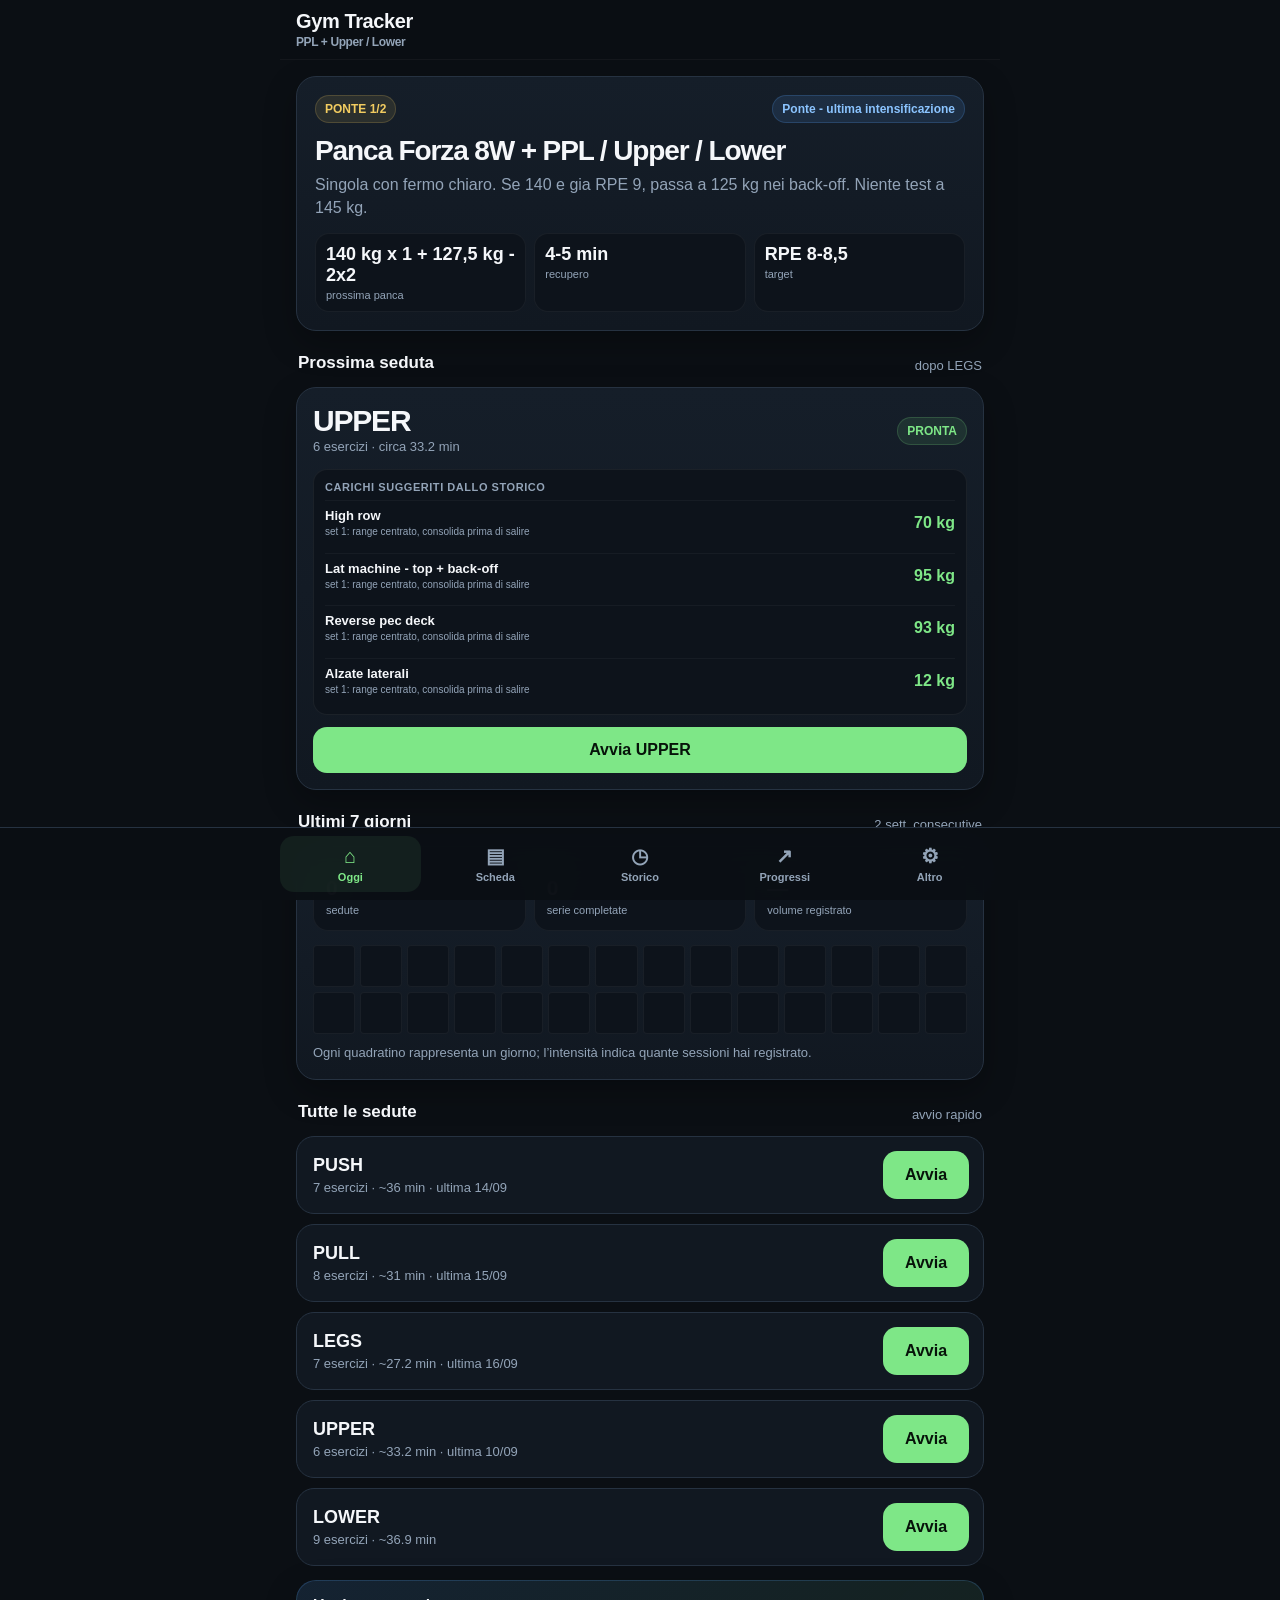
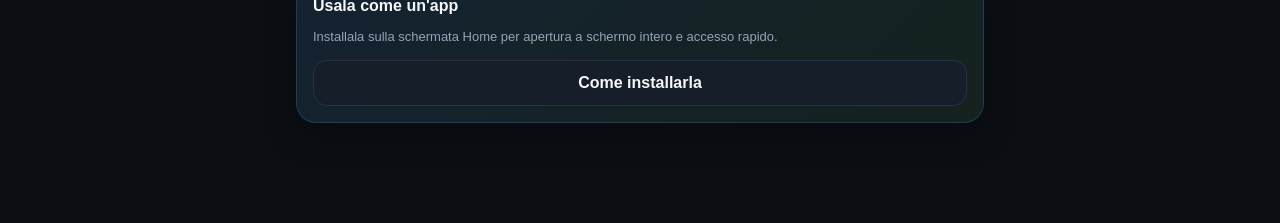
==== gymtracker_standalone.html @ ba685daf "Add files via upload" ====
<!doctype html>
<html lang="it">
<head>
  <meta charset="utf-8" />
  <meta name="viewport" content="width=device-width,initial-scale=1,viewport-fit=cover" />
  <meta name="theme-color" content="#0b0f14" />
  <meta name="color-scheme" content="dark" />
  <meta name="apple-mobile-web-app-capable" content="yes" />
  <meta name="apple-mobile-web-app-status-bar-style" content="black-translucent" />
  <meta name="apple-mobile-web-app-title" content="Gym Tracker" />
  <title>Gym Tracker v7.1 - Panca Forza 8W Standalone</title>
  <style>
:root{
  --bg:#0b0f14;--panel:#111821;--panel2:#151e29;--line:#263241;--text:#f5f7fa;--muted:#93a4b8;
  --accent:#7ee787;--accent2:#58a6ff;--warn:#f2cc60;--danger:#ff7b72;--shadow:0 12px 32px rgba(0,0,0,.28);
  --radius:20px;--radius-sm:14px;--safe-bottom:env(safe-area-inset-bottom,0px)
}
*{box-sizing:border-box;-webkit-tap-highlight-color:transparent}
html,body{margin:0;background:var(--bg);color:var(--text);font-family:-apple-system,BlinkMacSystemFont,"Segoe UI",Roboto,Helvetica,Arial,sans-serif;min-height:100%;overscroll-behavior-y:none}
body{padding-bottom:calc(84px + var(--safe-bottom))}
button,input,select,textarea{font:inherit}
button{cursor:pointer}
.app-shell{max-width:720px;margin:0 auto;min-height:100vh}
.topbar{position:sticky;top:0;z-index:20;padding:calc(10px + env(safe-area-inset-top,0px)) 16px 10px;background:rgba(11,15,20,.94);backdrop-filter:blur(16px);border-bottom:1px solid rgba(255,255,255,.04)}
.topbar-row{display:flex;align-items:center;gap:10px;justify-content:space-between}
.brand{font-weight:800;font-size:20px;letter-spacing:-.02em}.brand small{display:block;color:var(--muted);font-size:12px;font-weight:600;margin-top:2px}
.icon-btn,.chip-btn,.primary-btn,.secondary-btn,.danger-btn,.set-btn,.step-btn{border:0;border-radius:14px;min-height:44px;color:var(--text)}
.icon-btn{width:44px;background:var(--panel2);font-size:20px}.chip-btn{padding:0 14px;background:var(--panel2);font-weight:700}
.primary-btn{width:100%;background:var(--accent);color:#07130a;font-weight:900;padding:14px 16px;font-size:16px}
.secondary-btn{width:100%;background:var(--panel2);border:1px solid var(--line);font-weight:800;padding:13px 16px}
.danger-btn{width:100%;background:rgba(255,123,114,.12);border:1px solid rgba(255,123,114,.28);color:var(--danger);font-weight:800;padding:13px 16px}
.content{padding:16px;display:flex;flex-direction:column;gap:14px}
.card{background:linear-gradient(180deg,var(--panel2),var(--panel));border:1px solid var(--line);border-radius:var(--radius);padding:16px;box-shadow:var(--shadow)}
.card.flat{box-shadow:none}.hero{padding:18px}.hero h1{margin:0 0 6px;font-size:28px;letter-spacing:-.04em}.hero p{margin:0;color:var(--muted);line-height:1.45}
.section-title{display:flex;justify-content:space-between;align-items:end;margin:8px 2px 0}.section-title h2{font-size:17px;margin:0}.section-title span{color:var(--muted);font-size:13px}
.week-grid{display:grid;grid-template-columns:repeat(8,1fr);gap:6px;margin-top:12px}.week-btn{border:1px solid var(--line);background:#0d131b;color:var(--muted);border-radius:12px;min-height:40px;font-weight:800}.week-btn.active{background:var(--accent);color:#07130a;border-color:var(--accent)}
.kpi-grid{display:grid;grid-template-columns:repeat(3,1fr);gap:8px;margin-top:14px}.kpi{padding:10px;border-radius:14px;background:#0d131b;border:1px solid rgba(255,255,255,.05)}.kpi strong{display:block;font-size:18px}.kpi span{display:block;color:var(--muted);font-size:11px;margin-top:3px}
.workout-list{display:grid;gap:10px}.workout-card{display:grid;grid-template-columns:1fr auto;gap:12px;align-items:center;background:var(--panel);border:1px solid var(--line);border-radius:18px;padding:14px 14px 14px 16px}.workout-card h3{margin:0;font-size:18px}.workout-card p{margin:4px 0 0;color:var(--muted);font-size:13px}.workout-card .start{border:0;background:var(--accent);color:#07130a;font-weight:900;border-radius:14px;min-width:86px;min-height:48px}
.badge{display:inline-flex;align-items:center;gap:6px;padding:6px 9px;border-radius:999px;font-size:12px;font-weight:800;background:rgba(88,166,255,.12);color:#8bc4ff;border:1px solid rgba(88,166,255,.2)}.badge.green{background:rgba(126,231,135,.1);color:var(--accent);border-color:rgba(126,231,135,.18)}.badge.warn{background:rgba(242,204,96,.1);color:var(--warn);border-color:rgba(242,204,96,.18)}
.next-card{display:grid;gap:12px}.next-name{font-size:30px;font-weight:900;letter-spacing:-.04em}.subtle{color:var(--muted);font-size:13px;line-height:1.45}.row{display:flex;gap:10px;align-items:center}.row.between{justify-content:space-between}.row.wrap{flex-wrap:wrap}
.bottom-nav{position:fixed;z-index:30;bottom:0;left:0;right:0;padding:8px 10px calc(8px + var(--safe-bottom));background:rgba(11,15,20,.96);backdrop-filter:blur(18px);border-top:1px solid var(--line)}.bottom-nav-inner{max-width:720px;margin:auto;display:grid;grid-template-columns:repeat(5,1fr);gap:4px}.nav-btn{border:0;background:transparent;color:var(--muted);min-height:56px;border-radius:14px;font-size:11px;font-weight:700}.nav-btn b{display:block;font-size:20px;line-height:20px;margin-bottom:5px}.nav-btn.active{color:var(--accent);background:rgba(126,231,135,.08)}
.exercise-card{padding:0;overflow:hidden}.exercise-head{padding:15px 16px;display:grid;grid-template-columns:1fr auto;gap:10px;align-items:center}.exercise-head h3{margin:0;font-size:17px}.exercise-head p{margin:4px 0 0;color:var(--muted);font-size:12px}.exercise-body{border-top:1px solid var(--line);padding:14px 14px 16px;background:rgba(0,0,0,.08)}.exercise-card.done{border-color:rgba(126,231,135,.35)}.exercise-card.current{box-shadow:0 0 0 1px rgba(126,231,135,.34),var(--shadow)}
.exercise-meta{display:flex;gap:7px;flex-wrap:wrap;margin:0 0 12px}.meta-pill{font-size:11px;font-weight:800;padding:6px 8px;border-radius:999px;background:#0d131b;color:var(--muted);border:1px solid rgba(255,255,255,.05)}
.set-table{display:grid;gap:8px}.set-row{display:grid;grid-template-columns:42px 1fr 1fr 72px 48px;gap:7px;align-items:center}.set-row.header{color:var(--muted);font-size:10px;font-weight:800;text-transform:uppercase}.set-label{font-size:11px;color:var(--muted);overflow:hidden;text-overflow:ellipsis;white-space:nowrap}.num-input,.metric-select,.text-input,.notes-input,.select-input{width:100%;background:#0b1118;border:1px solid var(--line);color:var(--text);border-radius:12px;min-height:44px;padding:0 10px;font-weight:800;text-align:center;outline:none}.num-input:focus,.metric-select:focus,.text-input:focus,.notes-input:focus,.select-input:focus{border-color:var(--accent2);box-shadow:0 0 0 2px rgba(88,166,255,.12)}.set-btn{width:48px;background:var(--accent);color:#07130a;font-size:18px;font-weight:900}.set-btn.done{background:#16311e;color:var(--accent);border:1px solid rgba(126,231,135,.28)}
.quick-weight{display:flex;gap:7px;margin:8px 0 2px}.step-btn{background:#0d131b;border:1px solid var(--line);color:var(--muted);min-height:36px;padding:0 10px;font-size:12px;font-weight:800}.step-btn:active{transform:scale(.97)}
.notes-input{min-height:76px;text-align:left;padding:10px;resize:vertical;font-weight:600}.mini-actions{display:grid;grid-template-columns:1fr 1fr;gap:8px;margin-top:10px}.mini-actions button{min-height:42px;border-radius:12px;border:1px solid var(--line);background:#0d131b;color:var(--muted);font-weight:800}
.warmup-box{display:grid;grid-template-columns:1fr auto;gap:10px;align-items:center}.warmup-box button{border:0;border-radius:12px;background:var(--accent);color:#07130a;font-weight:900;min-height:44px;padding:0 14px}
.progress-shell{height:8px;background:#111a24;border-radius:999px;overflow:hidden}.progress-bar{height:100%;background:var(--accent);border-radius:999px;transition:width .25s ease}.session-kpis{display:grid;grid-template-columns:repeat(3,1fr);gap:8px}.session-kpis .kpi{text-align:center}
.timer-dock{position:fixed;z-index:40;left:50%;transform:translateX(-50%);bottom:calc(82px + var(--safe-bottom));width:min(680px,calc(100% - 24px));background:#101822;border:1px solid rgba(126,231,135,.3);box-shadow:0 18px 48px rgba(0,0,0,.45);border-radius:18px;padding:12px 14px;display:grid;grid-template-columns:1fr auto;gap:12px;align-items:center}.timer-dock.hidden{display:none}.timer-time{font-size:30px;font-weight:900;letter-spacing:-.04em}.timer-label{font-size:11px;color:var(--muted);text-transform:uppercase;font-weight:800}.timer-actions{display:flex;gap:7px}.timer-actions button{border:1px solid var(--line);background:#0b1118;color:var(--text);border-radius:12px;min-height:42px;padding:0 11px;font-weight:800}
.toast{position:fixed;z-index:60;left:50%;top:calc(16px + env(safe-area-inset-top,0px));transform:translate(-50%,-140%);opacity:0;background:#182330;color:var(--text);border:1px solid var(--line);border-radius:14px;padding:11px 14px;box-shadow:var(--shadow);transition:.25s ease;max-width:calc(100% - 32px);font-size:13px;font-weight:700}.toast.show{transform:translate(-50%,0);opacity:1}
.history-card{display:grid;gap:10px}.history-card h3{margin:0;font-size:17px}.history-meta{display:flex;gap:8px;flex-wrap:wrap;color:var(--muted);font-size:12px}.history-exercises{display:grid;gap:5px;font-size:12px;color:#c7d1dd}.history-exercises span{color:var(--muted)}
.chart-wrap{height:230px;background:#0d131b;border:1px solid rgba(255,255,255,.05);border-radius:16px;padding:8px;margin-top:10px}.chart-wrap canvas{width:100%;height:100%}.stat-grid{display:grid;grid-template-columns:repeat(2,1fr);gap:8px}.stat-card{background:#0d131b;border:1px solid rgba(255,255,255,.05);border-radius:15px;padding:12px}.stat-card strong{display:block;font-size:21px}.stat-card span{font-size:11px;color:var(--muted)}
.setting-row{display:grid;grid-template-columns:1fr auto;gap:14px;align-items:center;padding:13px 0;border-bottom:1px solid rgba(255,255,255,.05)}.setting-row:last-child{border-bottom:0}.setting-row h4{margin:0 0 3px;font-size:14px}.setting-row p{margin:0;color:var(--muted);font-size:12px}.toggle{width:52px;height:30px;border-radius:999px;border:1px solid var(--line);background:#0d131b;padding:3px}.toggle i{display:block;width:22px;height:22px;background:#718096;border-radius:50%;transition:.2s}.toggle.on{background:rgba(126,231,135,.16);border-color:rgba(126,231,135,.32)}.toggle.on i{transform:translateX(20px);background:var(--accent)}
.install-banner{background:linear-gradient(135deg,rgba(88,166,255,.13),rgba(126,231,135,.09));border:1px solid rgba(88,166,255,.2)}
.modal-backdrop{position:fixed;inset:0;z-index:55;background:rgba(0,0,0,.65);display:flex;align-items:flex-end;justify-content:center;padding:16px}.modal{width:min(720px,100%);max-height:82vh;overflow:auto;background:#111821;border:1px solid var(--line);border-radius:24px 24px 18px 18px;padding:16px;box-shadow:0 20px 80px rgba(0,0,0,.6)}.modal h2{margin:0 0 12px}.modal-list{display:grid;gap:8px}.modal-option{border:1px solid var(--line);background:#0d131b;color:var(--text);border-radius:14px;padding:13px;text-align:left;font-weight:800}.modal-option small{display:block;color:var(--muted);font-weight:600;margin-top:4px}
.empty{text-align:center;padding:34px 14px;color:var(--muted)}.empty b{display:block;color:var(--text);font-size:18px;margin-bottom:7px}
hr.sep{border:0;border-top:1px solid rgba(255,255,255,.06);margin:14px 0}.codeish{font-variant-numeric:tabular-nums}.muted{color:var(--muted)}.green{color:var(--accent)}.warn{color:var(--warn)}.danger{color:var(--danger)}
@media(max-width:430px){.content{padding:12px}.card{padding:14px}.set-row{grid-template-columns:38px 1fr 1fr 66px 46px;gap:5px}.num-input,.metric-select{padding:0 5px}.hero h1{font-size:25px}.week-grid{grid-template-columns:repeat(4,1fr);gap:4px}.week-btn{min-height:38px}.kpi-grid{gap:6px}.kpi{padding:9px 7px}.session-kpis{gap:6px}}
@media(display-mode:standalone){.install-only-browser{display:none!important}}

/* Dashboard, sessione e analisi */
button:focus-visible,input:focus-visible,select:focus-visible,textarea:focus-visible{outline:2px solid var(--accent2);outline-offset:2px}
.stat-grid.three{grid-template-columns:repeat(3,1fr)}
.calendar-strip{display:grid;grid-template-columns:repeat(14,1fr);gap:5px;margin:14px 0 10px}
.calendar-day{display:block;aspect-ratio:1;border-radius:4px;background:#0d131b;border:1px solid rgba(255,255,255,.05)}
.calendar-day.level-1{background:rgba(126,231,135,.28);border-color:rgba(126,231,135,.25)}
.calendar-day.level-2{background:rgba(126,231,135,.58);border-color:rgba(126,231,135,.38)}
.calendar-day.level-3{background:var(--accent);border-color:var(--accent)}
.workout-inline-start{margin-top:12px}
.undo-btn{width:100%;margin-top:10px;min-height:40px;border:1px solid rgba(242,204,96,.24);background:rgba(242,204,96,.08);color:var(--warn);border-radius:12px;font-weight:800}
.protocol-card{padding:11px;margin-bottom:10px}
.suggestion-box{padding:10px 11px;margin-bottom:10px;border-radius:12px;background:rgba(126,231,135,.06);border:1px solid rgba(126,231,135,.12);font-size:12px;color:var(--muted)}
.previous-box{display:grid;grid-template-columns:1fr auto;gap:10px;align-items:center;margin-bottom:10px;padding:10px 11px;border:1px solid var(--line);background:#0d131b;border-radius:13px}
.previous-box button,.series-actions button{min-height:38px;border:1px solid var(--line);background:var(--panel2);color:var(--text);border-radius:11px;font-weight:800;padding:0 12px}
.series-actions{display:grid;grid-template-columns:1fr 1fr;gap:8px;margin-top:8px}
.set-row.no-metric{grid-template-columns:42px 1fr 1fr 48px}
.summary-title{margin:0 0 12px}
.session-summary-grid{display:grid;grid-template-columns:1fr 1fr;gap:10px;margin-bottom:10px}
.session-summary-grid label>span{display:block;color:var(--muted);font-size:11px;font-weight:800;margin:0 0 6px 2px}
.input-suffix{position:relative}.input-suffix .text-input{padding-right:38px}.input-suffix i{position:absolute;right:11px;top:50%;transform:translateY(-50%);font-size:11px;color:var(--muted);font-style:normal;font-weight:800}
.history-filter-grid{display:grid;grid-template-columns:1.4fr .8fr;gap:8px;margin-top:12px}.history-filter-grid .text-input{text-align:left}
.history-card.hidden-filter{display:none}
.history-note,.session-note{padding:9px 11px;border-radius:12px;background:#0d131b;color:#c7d1dd;font-size:12px;line-height:1.45;border:1px solid rgba(255,255,255,.05)}
.session-note{margin:10px 0 12px}
.segmented{display:grid;grid-template-columns:repeat(3,1fr);gap:5px;padding:4px;margin:10px 0;background:#0d131b;border:1px solid var(--line);border-radius:14px}
.segmented button{min-height:38px;border:0;border-radius:10px;background:transparent;color:var(--muted);font-weight:800}
.segmented button.active{background:var(--panel2);color:var(--accent);box-shadow:0 2px 10px rgba(0,0,0,.2)}
.app-version{text-align:center;color:var(--muted);font-size:11px;padding:2px 0 8px}
@media(max-width:430px){.history-filter-grid{grid-template-columns:1fr}.session-summary-grid{grid-template-columns:1fr 1fr}.stat-grid.three{grid-template-columns:repeat(3,1fr)}.calendar-strip{gap:4px}.previous-box{grid-template-columns:1fr}.previous-box button{width:100%}.quick-weight{display:grid;grid-template-columns:repeat(2,1fr)}}
@media(prefers-reduced-motion:reduce){*{scroll-behavior:auto!important;transition:none!important;animation:none!important}}

/* V7: portabilita, libreria schede e smart-load */
.load-preview{display:grid;gap:7px;padding:11px;border-radius:14px;background:#0d131b;border:1px solid rgba(255,255,255,.06)}
.load-preview-title{font-size:11px;text-transform:uppercase;letter-spacing:.05em;color:var(--muted);font-weight:900}
.load-preview-row{display:grid;grid-template-columns:1fr auto;gap:12px;align-items:center;padding:7px 0;border-top:1px solid rgba(255,255,255,.04)}
.load-preview-row:first-of-type{border-top:0}.load-preview-row b{display:block;font-size:13px}.load-preview-row small{display:block;color:var(--muted);font-size:10px;margin-top:2px;line-height:1.35}.load-value{font-weight:900;color:var(--accent);white-space:nowrap}
.suggestion-box{display:grid;gap:5px}.suggestion-box.up{border-color:rgba(126,231,135,.24);background:rgba(126,231,135,.07)}.suggestion-box.down{border-color:rgba(242,204,96,.28);background:rgba(242,204,96,.07)}.suggestion-box.recalc{border-color:rgba(88,166,255,.26);background:rgba(88,166,255,.07)}.suggestion-box.hold{border-color:rgba(147,164,184,.18);background:rgba(147,164,184,.05)}
.suggestion-top{display:flex;justify-content:space-between;align-items:center;gap:10px}.suggestion-top b{color:var(--text);font-size:14px}.suggestion-box small{display:block;color:var(--muted);line-height:1.4}
.action-stack{display:grid;gap:8px;margin-top:12px}
.program-library{display:grid;gap:8px;margin-top:12px}.program-library-row{display:grid;grid-template-columns:1fr auto;gap:10px;align-items:center;padding:11px;border:1px solid var(--line);background:#0d131b;border-radius:13px}.program-library-row b{display:block;font-size:13px}.program-library-row small{display:block;color:var(--muted);font-size:10px;margin-top:3px}.program-library-row>div:last-child{display:flex;gap:6px}.program-library-row button{min-height:36px;border:1px solid var(--line);background:var(--panel2);color:var(--text);border-radius:10px;font-weight:800;padding:0 11px}.program-library-row .danger-mini{color:var(--danger);min-width:36px;padding:0}
.data-status{display:grid;grid-template-columns:repeat(3,1fr);gap:8px;margin:12px 0}.data-status span{display:block;text-align:center;padding:11px 8px;border-radius:13px;background:#0d131b;border:1px solid rgba(255,255,255,.05)}.data-status b{display:block;font-size:18px}.data-status small{display:block;color:var(--muted);font-size:10px;margin-top:2px}
.empty.compact{padding:20px 10px}.empty.compact b{font-size:14px}.history-actions{display:flex;gap:6px}.history-suggestion{margin-top:8px;padding:7px 9px;border-radius:10px;background:rgba(88,166,255,.07);border:1px solid rgba(88,166,255,.16);font-size:11px;color:#b8d8ff}
@media(max-width:430px){.load-preview-row{grid-template-columns:1fr auto}.program-library-row{grid-template-columns:1fr}.program-library-row>div:last-child button:first-child{flex:1}.data-status{grid-template-columns:repeat(3,1fr)}}

/* v7 - ciclo panca 8 settimane */
.bridge-card{border-color:rgba(242,204,96,.24);background:linear-gradient(135deg,rgba(242,204,96,.08),rgba(88,166,255,.06))}
.bridge-actions{margin-top:12px;justify-content:flex-end;flex-wrap:wrap}
.bridge-actions .chip-btn{border:1px solid var(--line)}

/* v7.1 - progressione, step personalizzati e dashboard panca */
.segmented{grid-template-columns:repeat(auto-fit,minmax(82px,1fr))}
.week-advance-card{border-color:rgba(126,231,135,.28);background:linear-gradient(135deg,rgba(126,231,135,.10),rgba(88,166,255,.07))}
.week-advance-card h3{margin:12px 0 6px;font-size:19px}
.week-advance-actions{display:grid;grid-template-columns:1fr 1fr;gap:8px;margin-top:12px}
.bench-dashboard{display:grid;grid-template-columns:repeat(2,minmax(0,1fr));gap:8px;margin:12px 0}
.bench-dashboard>div{background:#0d131b;border:1px solid rgba(255,255,255,.05);border-radius:14px;padding:11px;min-width:0}
.bench-dashboard span{display:block;color:var(--muted);font-size:10px;font-weight:800;text-transform:uppercase;letter-spacing:.03em;margin-bottom:5px}
.bench-dashboard strong{display:block;font-size:15px;line-height:1.3;overflow-wrap:anywhere}
.bench-speed-list{margin-top:10px;padding:10px;border:1px solid rgba(88,166,255,.16);background:rgba(88,166,255,.05);border-radius:13px}
.bench-speed-list>b{display:block;font-size:12px;margin-bottom:8px}
.bench-speed-list label{display:grid;grid-template-columns:minmax(0,1fr) 130px;gap:8px;align-items:center;margin-top:7px}
.bench-speed-list label span{font-size:11px;color:var(--muted);overflow:hidden;text-overflow:ellipsis;white-space:nowrap}
.bench-speed-list .select-input{min-height:38px;font-size:12px}
.load-step-list{display:grid;gap:0;margin-top:10px}
.load-step-row{display:grid;grid-template-columns:minmax(0,1fr) 118px;gap:12px;align-items:center;padding:10px 0;border-bottom:1px solid rgba(255,255,255,.05)}
.load-step-row:last-child{border-bottom:0}
.load-step-row b{display:block;font-size:13px}
.load-step-row small{display:block;color:var(--muted);font-size:10px;margin-top:3px}
.load-step-control{display:grid;grid-template-columns:1fr auto;gap:5px;align-items:center}
.load-step-control .num-input{min-height:38px}
.load-step-control button{width:34px;height:34px;border:1px solid var(--line);background:#0d131b;color:var(--muted);border-radius:10px;font-weight:900}
@media(max-width:430px){.week-advance-actions{grid-template-columns:1fr}.bench-dashboard{grid-template-columns:1fr 1fr}.bench-speed-list label{grid-template-columns:1fr 112px}.load-step-row{grid-template-columns:minmax(0,1fr) 105px}}

</style>
</head>
<body>
  <div id="app"></div>
  <div id="toast" class="toast" aria-live="polite"></div>
  <div id="timerDock" class="timer-dock hidden"></div>
  <input id="importInput" type="file" accept="application/json,.json" hidden />
  <input id="programInput" type="file" accept="application/json,.json" hidden />
  <input id="csvInput" type="file" accept="text/csv,.csv" hidden />
  <script>
/* Fonte unica della versione app: usata sia da app.js (pagina) sia da sw.js (service worker via importScripts). */
const APP_VERSION = 7.1;
const CACHE_NAME = `gym-tracker-personal-v${APP_VERSION}-strength8w-smartload3`;

</script>
<script>
const DEFAULT_PROGRAM = {
  "workouts": {
    "PUSH": {
      "name": "PUSH",
      "exercises": [
        {
          "name": "Preparazione spalle/scapole",
          "equipment": "Cavo leggero + mobilita",
          "sets": 0,
          "reps": "2-3 min",
          "rir": "-",
          "restSec": 0,
          "alternative": "Se sei gia caldo: 2 min",
          "note": "Solo attivazione; non deve affaticare.",
          "fixedMin": 3,
          "estimatedMin": 3.0,
          "special": null
        },
        {
          "name": "Panca piana - Protocollo A",
          "equipment": "Panca piana + bilanciere",
          "sets": 0,
          "reps": "1 singola + back-off da piano",
          "rir": "Da piano",
          "restSec": 0,
          "alternative": "Nessuna",
          "note": "Panca prioritaria. Fermo chiaro sulla singola; recuperi completi. I kg sono una guida: usa RPE e autoregolazione.",
          "fixedMin": 20,
          "estimatedMin": 20.0,
          "special": "bench_push"
        },
        {
          "name": "Incline chest press",
          "equipment": "Matrix plate-loaded",
          "sets": 2,
          "reps": "6-10",
          "rir": "2",
          "restSec": 150,
          "alternative": "Distensioni manubri inclinata (dopo il ciclo)",
          "note": "Complementare petto, non prioritaria. W1-W4: massimo 2 set; W5-W6: 1 set; W7-W8: tagliala se riduce il recupero della panca.",
          "fixedMin": 0,
          "estimatedMin": 4.8,
          "special": null
        },
        {
          "name": "Shoulder press pacco pesi",
          "equipment": "Matrix selectorized",
          "sets": 2,
          "reps": "6-10",
          "rir": "2",
          "restSec": 150,
          "alternative": "Shoulder press plate-loaded",
          "note": "Mantieni margine durante il blocco panca; niente grinder.",
          "fixedMin": 0,
          "estimatedMin": 4.6,
          "special": null
        },
        {
          "name": "Pec fly",
          "equipment": "Matrix pec fly",
          "sets": 1,
          "reps": "10-15",
          "rir": "1-2",
          "restSec": 90,
          "alternative": "Croci ai cavi",
          "note": "Una sola serie controllata. Elimina per prima se senti fatica su panca/spalle.",
          "fixedMin": 0,
          "estimatedMin": 4.0,
          "special": null
        },
        {
          "name": "Alzate laterali manubri",
          "equipment": "Manubri",
          "sets": 2,
          "reps": "12-20",
          "rir": "0-1",
          "restSec": 75,
          "alternative": "Cavo singolo",
          "note": "Rif. 10 kg x 17 x 3; ora 2 set.",
          "fixedMin": 0,
          "estimatedMin": 3.8,
          "special": null
        },
        {
          "name": "Pushdown tricipiti",
          "equipment": "Cavo + corda/barra",
          "sets": 2,
          "reps": "8-12",
          "rir": "0-1",
          "restSec": 90,
          "alternative": "Estensione overhead al cavo",
          "note": "Un solo esercizio diretto tricipiti durante il blocco panca.",
          "fixedMin": 0,
          "estimatedMin": 3.8,
          "special": null
        }
      ],
      "estimatedMin": 42.0
    },
    "PULL": {
      "name": "PULL",
      "exercises": [
        {
          "name": "Riscaldamento generale",
          "equipment": "Scapole/gomiti + serie leggere",
          "sets": 0,
          "reps": "4-5 min",
          "rir": "-",
          "restSec": 0,
          "alternative": "-",
          "note": "Solo preparazione, non volume.",
          "fixedMin": 4,
          "estimatedMin": 4.0,
          "special": null
        },
        {
          "name": "Pulldown corda",
          "equipment": "Cavo alto + corda",
          "sets": 2,
          "reps": "15",
          "rir": "1",
          "restSec": 90,
          "alternative": "Pulldown braccia tese",
          "note": "Tensione continua.",
          "fixedMin": 0,
          "estimatedMin": 4.0,
          "special": null
        },
        {
          "name": "T-bar row machine pacco pesi",
          "equipment": "Matrix selectorized",
          "sets": 2,
          "reps": "6-10",
          "rir": "1",
          "restSec": 180,
          "alternative": "T-bar plate-loaded",
          "note": "3 min pieni; logbook.",
          "fixedMin": 0,
          "estimatedMin": 5.8,
          "special": null
        },
        {
          "name": "High row machine",
          "equipment": "Matrix high row",
          "sets": 2,
          "reps": "6-10",
          "rir": "1",
          "restSec": 180,
          "alternative": "High row plate-loaded",
          "note": "Rif. 60 kg x 10 / 7; cerca almeno 10 / 8 con 3 min.",
          "fixedMin": 0,
          "estimatedMin": 5.8,
          "special": null
        },
        {
          "name": "Pulley",
          "equipment": "Matrix + presa preferita",
          "sets": 2,
          "reps": "10",
          "rir": "1",
          "restSec": 150,
          "alternative": "Presa stretta",
          "note": "Due serie da 10 pulite.",
          "fixedMin": 0,
          "estimatedMin": 5.0,
          "special": null
        },
        {
          "name": "Trazioni assistite",
          "equipment": "Matrix assistenza trazioni",
          "sets": 1,
          "reps": "MAX tecnico",
          "rir": "0-1",
          "restSec": 150,
          "alternative": "Lat machine",
          "note": "Una sola serie finale.",
          "fixedMin": 0,
          "estimatedMin": 1.8,
          "special": null
        },
        {
          "name": "Curl manubrio singolo alla Scott al contrario",
          "equipment": "Panca Scott + manubrio",
          "sets": 2,
          "reps": "6",
          "rir": "0-1",
          "restSec": 120,
          "alternative": "Curl Scott unilaterale",
          "note": "Due serie pesanti da 6 per lato.",
          "fixedMin": 0,
          "estimatedMin": 4.3,
          "special": null
        },
        {
          "name": "Hammer curl al cavo",
          "equipment": "Cavo + corda",
          "sets": 1,
          "reps": "MAX tecnico",
          "rir": "0-1",
          "restSec": 90,
          "alternative": "Hammer manubri",
          "note": "Una serie finale a massimo tecnico.",
          "fixedMin": 0,
          "estimatedMin": 1.5,
          "special": null
        }
      ],
      "estimatedMin": 32.2
    },
    "LEGS": {
      "name": "LEGS",
      "exercises": [
        {
          "name": "Riscaldamento generale",
          "equipment": "Anche/caviglie + serie leggere",
          "sets": 0,
          "reps": "5 min",
          "rir": "-",
          "restSec": 0,
          "alternative": "-",
          "note": "Avvicinamento al Pendulum.",
          "fixedMin": 5,
          "estimatedMin": 5.0,
          "special": null
        },
        {
          "name": "Pendulum squat",
          "equipment": "Pendulum squat",
          "sets": 2,
          "reps": "8",
          "rir": "1",
          "restSec": 180,
          "alternative": "Perfect squat / belt squat",
          "note": "2 x 8; aumenta solo con entrambe solide.",
          "fixedMin": 0,
          "estimatedMin": 6.2,
          "special": null
        },
        {
          "name": "Pressa 45 gradi carico dischi",
          "equipment": "Pressa 45 gradi plate-loaded",
          "sets": 2,
          "reps": "12",
          "rir": "1",
          "restSec": 180,
          "alternative": "Pressa orizzontale",
          "note": "2 x 12, ROM costante.",
          "fixedMin": 0,
          "estimatedMin": 6.3,
          "special": null
        },
        {
          "name": "Leg extension massima inclinazione",
          "equipment": "Leg extension inclinabile",
          "sets": 2,
          "reps": "12",
          "rir": "0-1",
          "restSec": 90,
          "alternative": "Leg extension pacco pesi",
          "note": "2 set base; terza opzionale solo nelle prime settimane se recupero e panca restano ottimi.",
          "fixedMin": 0,
          "estimatedMin": 4.0,
          "special": null
        },
        {
          "name": "Leg curl carico dischi",
          "equipment": "Leg curl plate-loaded",
          "sets": 2,
          "reps": "10",
          "rir": "0-1",
          "restSec": 120,
          "alternative": "Leg curl pacco pesi",
          "note": "2 x 10 controllate.",
          "fixedMin": 0,
          "estimatedMin": 4.5,
          "special": null
        },
        {
          "name": "Standing leg curl",
          "equipment": "Matrix standing leg curl",
          "sets": 1,
          "reps": "15 / lato",
          "rir": "0-1",
          "restSec": 75,
          "alternative": "Leg curl unilaterale",
          "note": "Una serie per lato.",
          "fixedMin": 0,
          "estimatedMin": 1.8,
          "special": null
        },
        {
          "name": "Abductor",
          "equipment": "Matrix abductor",
          "sets": 1,
          "reps": "20",
          "rir": "0-1",
          "restSec": 60,
          "alternative": "-",
          "note": "Una serie da 20 controllata.",
          "fixedMin": 0,
          "estimatedMin": 1.5,
          "special": null
        }
      ],
      "estimatedMin": 29.3
    },
    "UPPER": {
      "name": "UPPER",
      "exercises": [
        {
          "name": "Preparazione spalle/scapole",
          "equipment": "Cavo leggero + mobilita",
          "sets": 0,
          "reps": "2-3 min",
          "rir": "-",
          "restSec": 0,
          "alternative": "-",
          "note": "Solo attivazione.",
          "fixedMin": 3,
          "estimatedMin": 3.0,
          "special": null
        },
        {
          "name": "Panca piana - Protocollo B",
          "equipment": "Panca piana + bilanciere",
          "sets": 0,
          "reps": "Panca B con fermo 2 s",
          "rir": "Da piano",
          "restSec": 0,
          "alternative": "Nessuna",
          "note": "Seconda esposizione specifica: tecnica/volume con fermo 2 s. Poi Upper resta a prevalenza dorsale.",
          "fixedMin": 18,
          "estimatedMin": 18.0,
          "special": "bench_upper"
        },
        {
          "name": "High row",
          "equipment": "Matrix high row",
          "sets": 2,
          "reps": "6-10",
          "rir": "1",
          "restSec": 180,
          "alternative": "T-bar row",
          "note": "Rif. 60 kg x 10 / 7; cerca 10 / 8 prima di salire.",
          "fixedMin": 0,
          "estimatedMin": 5.8,
          "special": null
        },
        {
          "name": "Lat machine - top + back-off",
          "equipment": "Matrix lat machine",
          "sets": 2,
          "reps": "Top 6-9 / back-off 8-12",
          "rir": "1",
          "restSec": 180,
          "alternative": "Trazioni assistite",
          "note": "S1 95 kg 6-9; S2 86 kg 8-12; 3 min.",
          "fixedMin": 0,
          "estimatedMin": 5.3,
          "special": null
        },
        {
          "name": "Reverse pec deck",
          "equipment": "Matrix",
          "sets": 2,
          "reps": "12-20",
          "rir": "0-1",
          "restSec": 75,
          "alternative": "Croci inverse ai cavi",
          "note": "Controllo completo.",
          "fixedMin": 0,
          "estimatedMin": 3.3,
          "special": null
        },
        {
          "name": "Alzate laterali",
          "equipment": "Cavo singolo o manubri",
          "sets": 1,
          "reps": "12-20",
          "rir": "1-2",
          "restSec": 75,
          "alternative": "Manubri / cavo",
          "note": "Una serie di default per contenere la durata; aggiungi una seconda solo se hai tempo e recuperi bene.",
          "fixedMin": 0,
          "estimatedMin": 3.8,
          "special": null
        }
      ],
      "estimatedMin": 38.0
    },
    "LOWER": {
      "name": "LOWER",
      "exercises": [
        {
          "name": "Riscaldamento generale",
          "equipment": "Mobilità anche + serie leggere",
          "sets": 0,
          "reps": "5 min",
          "rir": "—",
          "restSec": 0,
          "alternative": "—",
          "note": "Avvicinamento progressivo al primo esercizio.",
          "fixedMin": 5,
          "estimatedMin": 5.0,
          "special": null
        },
        {
          "name": "Romanian deadlift",
          "equipment": "Multipower",
          "sets": 2,
          "reps": "6–10",
          "rir": "1–2",
          "restSec": 150,
          "alternative": "Manubri",
          "note": "Schiena neutra e tibie quasi verticali; niente cedimento.",
          "fixedMin": 0,
          "estimatedMin": 4.8,
          "special": null
        },
        {
          "name": "Hip thrust machine",
          "equipment": "Matrix hip thrust",
          "sets": 2,
          "reps": "6–10",
          "rir": "1",
          "restSec": 120,
          "alternative": "Multipower hip thrust",
          "note": "Pausa 1 s in massima estensione.",
          "fixedMin": 0,
          "estimatedMin": 4.3,
          "special": null
        },
        {
          "name": "Standing leg curl",
          "equipment": "Matrix standing leg curl",
          "sets": 2,
          "reps": "10–15 / lato",
          "rir": "0–1",
          "restSec": 75,
          "alternative": "Leg curl pacco pesi",
          "note": "Bacino stabile; conta 2 serie per lato.",
          "fixedMin": 0,
          "estimatedMin": 3.6,
          "special": null
        },
        {
          "name": "Belt squat",
          "equipment": "Matrix belt squat",
          "sets": 2,
          "reps": "8–12",
          "rir": "1–2",
          "restSec": 120,
          "alternative": "Perfect squat",
          "note": "Richiamo quad/glutei senza caricare la schiena.",
          "fixedMin": 0,
          "estimatedMin": 4.3,
          "special": null
        },
        {
          "name": "Abductor",
          "equipment": "Matrix abductor",
          "sets": 2,
          "reps": "15–25",
          "rir": "0–1",
          "restSec": 60,
          "alternative": "—",
          "note": "Controlla il ritorno.",
          "fixedMin": 0,
          "estimatedMin": 3.3,
          "special": null
        },
        {
          "name": "Calf raise",
          "equipment": "Multipower",
          "sets": 2,
          "reps": "8–12",
          "rir": "0–1",
          "restSec": 60,
          "alternative": "Pressa orizzontale",
          "note": "ROM completo e pausa.",
          "fixedMin": 0,
          "estimatedMin": 3.3,
          "special": null
        },
        {
          "name": "Curl Scott unilaterale",
          "equipment": "Panca Scott + manubrio",
          "sets": 2,
          "reps": "6-10 / lato",
          "rir": "1",
          "restSec": 120,
          "alternative": "Curl al cavo unilaterale",
          "note": "Braccia nella seduta Lower per non allungare Upper. Progressione doppia: prima reps, poi carico.",
          "fixedMin": 0,
          "estimatedMin": 4.3,
          "special": null,
          "historyKey": "Curl manubrio singolo alla Scott al contrario",
          "aliases": [
            "Curl manubrio singolo alla Scott al contrario",
            "Curl Scott unilaterale"
          ]
        },
        {
          "name": "Estensione tricipiti overhead al cavo",
          "equipment": "Cavo + corda",
          "sets": 2,
          "reps": "8-12",
          "rir": "1",
          "restSec": 90,
          "alternative": "Pushdown tricipiti",
          "note": "Braccia nella seduta Lower; controllo completo, niente cedimento forzato durante il blocco panca.",
          "fixedMin": 0,
          "estimatedMin": 3.8,
          "special": null,
          "historyKey": "Estensione tricipiti overhead al cavo",
          "aliases": [
            "Estensione tricipiti overhead al cavo"
          ]
        }
      ],
      "estimatedMin": 37.0
    }
  },
  "benchPlan": [
    {
      "week": 1,
      "phase": "Ripartenza / tecnica",
      "pushTop": "132,5 kg x 1 @7",
      "pushBackoff": "112,5 kg - 3x4",
      "pushRest": "4:00",
      "upperWork": "105 kg - 3x4, fermo 2 s",
      "upperRest": "3:30",
      "rpe": "7-8",
      "time": "18-22 min",
      "note": "Riparti con margine. Nessun set oltre RPE 8; priorita a fermo, traiettoria e velocita."
    },
    {
      "week": 2,
      "phase": "Accumulo",
      "pushTop": "135 kg x 1 @7-7,5",
      "pushBackoff": "115 kg - 3x4",
      "pushRest": "4:00",
      "upperWork": "105 kg - 3x5, fermo 2 s",
      "upperRest": "3:30",
      "rpe": "7-8",
      "time": "18-23 min",
      "note": "Aumenta soprattutto il lavoro utile, non la fatica. Se la singola supera RPE 8, non alzare i back-off."
    },
    {
      "week": 3,
      "phase": "Forza",
      "pushTop": "137,5 kg x 1 @7-7,5",
      "pushBackoff": "120 kg - 4x3",
      "pushRest": "4:00",
      "upperWork": "110 kg - 3x4, fermo 2 s",
      "upperRest": "4:00",
      "rpe": "7-8",
      "time": "20-25 min",
      "note": "Volume specifico piu pesante. Mantieni tutte le triple pulite e con fermo coerente."
    },
    {
      "week": 4,
      "phase": "Forza",
      "pushTop": "140 kg x 1 @<=8",
      "pushBackoff": "122,5 kg - 4x3",
      "pushRest": "4:30",
      "upperWork": "112,5 kg - 3x4, fermo 2 s",
      "upperRest": "4:00",
      "rpe": "7,5-8",
      "time": "21-26 min",
      "note": "Prima verifica: 140 deve essere controllata. Se e RPE 8,5+, riduci 2,5-5 kg nei back-off."
    },
    {
      "week": 5,
      "phase": "Intensificazione",
      "pushTop": "140 kg x 1 @7,5-8",
      "pushBackoff": "125 kg - 3x3",
      "pushRest": "4:30",
      "upperWork": "115 kg - 3x3, fermo 2 s",
      "upperRest": "4:00",
      "rpe": "7,5-8",
      "time": "19-24 min",
      "note": "Meno volume, piu specificita. Accessori di spinta ridotti; niente PR accessori."
    },
    {
      "week": 6,
      "phase": "Intensificazione",
      "pushTop": "142,5 kg x 1 @<=8,5",
      "pushBackoff": "127,5 kg - 3x2",
      "pushRest": "5:00",
      "upperWork": "117,5 kg - 3x3, fermo 2 s",
      "upperRest": "4:00",
      "rpe": "8-8,5",
      "time": "19-24 min",
      "note": "142,5 deve essere nettamente migliore del precedente 142,5 @9,5. Se supera RPE 8,5, scala i back-off."
    },
    {
      "week": 7,
      "phase": "Taper",
      "pushTop": "132,5 kg x 1 @6-7",
      "pushBackoff": "115 kg - 2x2",
      "pushRest": "4:00",
      "upperWork": "102,5 kg - 2x3, fermo 2 s",
      "upperRest": "3:30",
      "rpe": "6-7",
      "time": "14-18 min",
      "note": "Dissipa fatica. Upper puo stare tra 100 e 105 kg in base a recupero e velocita."
    },
    {
      "week": 8,
      "phase": "Test",
      "pushTop": "140 -> 145 -> 150 kg se consentito dall RPE",
      "pushBackoff": "Nessuno",
      "pushRest": "5:00",
      "upperWork": "Nessuna seconda panca prima del test",
      "upperRest": "-",
      "rpe": "8-10",
      "time": "20-30 min",
      "note": "Dopo warm-up: 140. Se <=RPE 8 prova 145; se 145 <=RPE 8 prova 150. Se 145 e RPE 8,5-9 considera 147,5. 152,5 solo con 150 pulita e <=RPE 8,5."
    }
  ],
  "benchStructured": {
    "1": {
      "push": [
        [
          "Top single",
          132.5,
          1,
          7.0
        ],
        [
          "Back-off 1",
          112.5,
          4,
          7.5
        ],
        [
          "Back-off 2",
          112.5,
          4,
          7.5
        ],
        [
          "Back-off 3",
          112.5,
          4,
          8.0
        ]
      ],
      "pushRest": 240,
      "upper": [
        [
          "Fermo 1",
          105,
          4,
          7.0
        ],
        [
          "Fermo 2",
          105,
          4,
          7.5
        ],
        [
          "Fermo 3",
          105,
          4,
          8.0
        ]
      ],
      "upperRest": 210
    },
    "2": {
      "push": [
        [
          "Top single",
          135,
          1,
          7.5
        ],
        [
          "Back-off 1",
          115,
          4,
          7.5
        ],
        [
          "Back-off 2",
          115,
          4,
          7.5
        ],
        [
          "Back-off 3",
          115,
          4,
          8.0
        ]
      ],
      "pushRest": 240,
      "upper": [
        [
          "Fermo 1",
          105,
          5,
          7.0
        ],
        [
          "Fermo 2",
          105,
          5,
          7.5
        ],
        [
          "Fermo 3",
          105,
          5,
          8.0
        ]
      ],
      "upperRest": 210
    },
    "3": {
      "push": [
        [
          "Top single",
          137.5,
          1,
          7.5
        ],
        [
          "Back-off 1",
          120,
          3,
          7.5
        ],
        [
          "Back-off 2",
          120,
          3,
          7.5
        ],
        [
          "Back-off 3",
          120,
          3,
          8.0
        ],
        [
          "Back-off 4",
          120,
          3,
          8.0
        ]
      ],
      "pushRest": 240,
      "upper": [
        [
          "Fermo 1",
          110,
          4,
          7.0
        ],
        [
          "Fermo 2",
          110,
          4,
          7.5
        ],
        [
          "Fermo 3",
          110,
          4,
          8.0
        ]
      ],
      "upperRest": 240
    },
    "4": {
      "push": [
        [
          "Top single",
          140,
          1,
          8.0
        ],
        [
          "Back-off 1",
          122.5,
          3,
          7.5
        ],
        [
          "Back-off 2",
          122.5,
          3,
          7.5
        ],
        [
          "Back-off 3",
          122.5,
          3,
          8.0
        ],
        [
          "Back-off 4",
          122.5,
          3,
          8.0
        ]
      ],
      "pushRest": 270,
      "upper": [
        [
          "Fermo 1",
          112.5,
          4,
          7.5
        ],
        [
          "Fermo 2",
          112.5,
          4,
          7.5
        ],
        [
          "Fermo 3",
          112.5,
          4,
          8.0
        ]
      ],
      "upperRest": 240
    },
    "5": {
      "push": [
        [
          "Top single",
          140,
          1,
          8.0
        ],
        [
          "Back-off 1",
          125,
          3,
          7.5
        ],
        [
          "Back-off 2",
          125,
          3,
          8.0
        ],
        [
          "Back-off 3",
          125,
          3,
          8.0
        ]
      ],
      "pushRest": 270,
      "upper": [
        [
          "Fermo 1",
          115,
          3,
          7.5
        ],
        [
          "Fermo 2",
          115,
          3,
          7.5
        ],
        [
          "Fermo 3",
          115,
          3,
          8.0
        ]
      ],
      "upperRest": 240
    },
    "6": {
      "push": [
        [
          "Top single",
          142.5,
          1,
          8.5
        ],
        [
          "Back-off 1",
          127.5,
          2,
          7.5
        ],
        [
          "Back-off 2",
          127.5,
          2,
          8.0
        ],
        [
          "Back-off 3",
          127.5,
          2,
          8.0
        ]
      ],
      "pushRest": 300,
      "upper": [
        [
          "Fermo 1",
          117.5,
          3,
          7.5
        ],
        [
          "Fermo 2",
          117.5,
          3,
          8.0
        ],
        [
          "Fermo 3",
          117.5,
          3,
          8.0
        ]
      ],
      "upperRest": 240
    },
    "7": {
      "push": [
        [
          "Top single",
          132.5,
          1,
          6.5
        ],
        [
          "Back-off 1",
          115,
          2,
          6.5
        ],
        [
          "Back-off 2",
          115,
          2,
          7.0
        ]
      ],
      "pushRest": 240,
      "upper": [
        [
          "Fermo 1",
          102.5,
          3,
          6.0
        ],
        [
          "Fermo 2",
          102.5,
          3,
          6.5
        ]
      ],
      "upperRest": 210
    },
    "8": {
      "push": [
        [
          "Check 140",
          140,
          1,
          8.0
        ],
        [
          "Tentativo 145",
          145,
          1,
          8.5
        ],
        [
          "Tentativo 150 - solo se ok",
          150,
          1,
          9.0
        ]
      ],
      "pushRest": 300,
      "upper": [],
      "upperRest": 0
    }
  },
  "adaptations": [
    {
      "week": 1,
      "pushUpper": "Panca prioritaria; incline max 2 set RIR 2, pec fly 1 set. Upper: panca B poi dorso.",
      "other": "PPL e Lower normali; Lower include 2 set bicipiti + 2 tricipiti.",
      "goal": "Ripartire con qualita",
      "note": "Niente cedimento sui press; recuperi panca completi."
    },
    {
      "week": 2,
      "pushUpper": "Stessa struttura W1; non aggiungere volume extra di petto.",
      "other": "Accessori a volume base; braccia in Lower.",
      "goal": "Accumulo",
      "note": "La progressione viene dal lavoro specifico, non da piu esercizi."
    },
    {
      "week": 3,
      "pushUpper": "Panca A piu densa; Upper ancora focus dorsale dopo Panca B.",
      "other": "Mantieni logbook ma evita grinder sistemici.",
      "goal": "Costruire forza",
      "note": "Se la panca rallenta, taglia prima pec fly/laterali."
    },
    {
      "week": 4,
      "pushUpper": "Incline 1-2 set, shoulder press 1-2 set; pec fly opzionale.",
      "other": "Volume base con RIR 1-2.",
      "goal": "Consolidare 140",
      "note": "140 non e un test massimale: deve restare <=RPE 8."
    },
    {
      "week": 5,
      "pushUpper": "Incline 1 set, shoulder press 1 set, pec fly opzionale; tricipiti senza cedimento.",
      "other": "Mantieni, senza inseguire PR.",
      "goal": "Intensificazione",
      "note": "Riduci fatica accessoria prima di toccare il lavoro panca."
    },
    {
      "week": 6,
      "pushUpper": "Solo minimo efficace sugli accessori di spinta; Upper dorso invariato se recuperi bene.",
      "other": "RIR 1-2, niente cedimenti inutili.",
      "goal": "Rendere 142,5 controllabile",
      "note": "Se 142,5 supera RPE 8,5, scala il lavoro successivo."
    },
    {
      "week": 7,
      "pushUpper": "PUSH: 0-1 set incline/shoulder; niente pec fly se affaticato. Upper panca leggera + dorso.",
      "other": "Riduci di circa 25-35% il volume accessorio se senti fatica.",
      "goal": "Taper",
      "note": "Devi uscire dalla settimana piu fresco di come sei entrato."
    },
    {
      "week": 8,
      "pushUpper": "Test panca: dopo il test chiudi o fai solo accessori facili. Nessuna seconda panca prima del test.",
      "other": "Sedute non specifiche leggere e lontane dal cedimento.",
      "goal": "Esprimere la forza",
      "note": "I tentativi dipendono dall RPE: 150 non e obbligatorio."
    }
  ],
  "equipment": [
    "Macchina trazioni/dip assistite",
    "Pulley / seated cable row",
    "Lat machine",
    "Cavo singolo regolabile in altezza",
    "Castello con 2 cavi regolabili",
    "Barra larga per cavi",
    "Barra EZ per cavi",
    "Corda per cavi",
    "Presa stretta tipo Nebula",
    "Presa media tipo Nebula",
    "Presa larga tipo Nebula",
    "Pec fly / reverse pec deck",
    "Chest press pacco pesi",
    "Incline chest press carico dischi",
    "High row carico dischi",
    "Shoulder press carico dischi",
    "Shoulder press pacco pesi",
    "T-bar row carico dischi",
    "Perfect squat",
    "Pressa 45° carico dischi",
    "Pressa orizzontale pacco pesi",
    "Leg curl pacco pesi",
    "Leg extension pacco pesi",
    "Standing leg curl",
    "Hip thrust machine",
    "Adductor machine",
    "Abductor machine",
    "Leg curl carico dischi",
    "Leg extension inclinabile carico dischi",
    "Belt squat",
    "Manubri fino a 50 kg",
    "Panca piana",
    "Multipower / Smith machine"
  ],
  "splitOrder": [
    "PUSH",
    "PULL",
    "LEGS",
    "UPPER",
    "LOWER"
  ],
  "title": "Panca Forza 8W + PPL / Upper / Lower",
  "subtitle": "Ciclo forza panca 8 settimane, preceduto da intensificazione + scarico; Upper focus dorsale e Lower + braccia.",
  "weeks": 8,
  "referenceBench1RM": 145,
  "preCycle": [
    {
      "step": 1,
      "phase": "Ponte - ultima intensificazione",
      "target": "140 kg x 1 + 127,5 kg - 2x2",
      "rpe": "8-8,5",
      "rest": "4-5 min",
      "note": "Singola con fermo chiaro. Se 140 e gia RPE 9, passa a 125 kg nei back-off. Niente test a 145 kg.",
      "sets": [
        [
          "Singola ponte",
          140,
          1,
          8.0
        ],
        [
          "Back-off 1",
          127.5,
          2,
          8.0
        ],
        [
          "Back-off 2",
          127.5,
          2,
          8.0
        ]
      ],
      "restSec": 240
    },
    {
      "step": 2,
      "phase": "Ponte - scarico",
      "target": "107,5-110 kg - 2x4 con fermo 2 s",
      "rpe": "5-6",
      "rest": "3 min",
      "note": "Scarico tecnico prima del nuovo blocco. Se sei affaticato usa 107,5 kg; se sei fresco 110 kg. Dimezza anche la fatica degli accessori di spinta.",
      "sets": [
        [
          "Fermo 2 s - 1",
          110,
          4,
          6.0
        ],
        [
          "Fermo 2 s - 2",
          110,
          4,
          6.0
        ]
      ],
      "restSec": 180
    }
  ]
};

</script>
<script>
const INITIAL_HISTORY = [{"id":"mu3m2xf9-97iney","workout":"LEGS","week":3,"programTitle":"Storico importato","startedAt":"2026-09-16T04:39:26.901Z","finishedAt":"2026-09-16T05:29:26.901Z","durationMin":50,"bodyweightKg":"","sessionRpe":"","notes":"","exercises":[{"name":"Pendulum squat","historyKey":"Pendulum squat","baseName":"Pendulum squat","notes":"","sets":[{"label":"1","kg":60,"reps":8,"metric":"RIR","metricValue":1,"done":true,"completedAt":"2026-09-16T05:29:26.901Z"},{"label":"2","kg":70,"reps":6,"metric":"RIR","metricValue":1,"done":true,"completedAt":"2026-09-16T05:29:26.901Z"}]},{"name":"Pressa 45 gradi carico dischi","historyKey":"Pressa 45 gradi carico dischi","baseName":"Pressa 45 gradi carico dischi","notes":"","sets":[{"label":"1","kg":240,"reps":12,"metric":"RIR","metricValue":1,"done":true,"completedAt":"2026-09-16T05:29:26.901Z"},{"label":"2","kg":240,"reps":11,"metric":"RIR","metricValue":1,"done":true,"completedAt":"2026-09-16T05:29:26.901Z"}]},{"name":"Leg extension massima inclinazione","historyKey":"Leg extension massima inclinazione","baseName":"Leg extension massima inclinazione","notes":"","sets":[{"label":"1","kg":85,"reps":10,"metric":"RIR","metricValue":1,"done":true,"completedAt":"2026-09-16T05:29:26.901Z"},{"label":"2","kg":85,"reps":8,"metric":"RIR","metricValue":0,"done":true,"completedAt":"2026-09-16T05:29:26.901Z"}]},{"name":"Leg curl carico dischi","historyKey":"Leg curl carico dischi","baseName":"Leg curl carico dischi","notes":"","sets":[{"label":"1","kg":15,"reps":11,"metric":"RIR","metricValue":0,"done":true,"completedAt":"2026-09-16T05:29:26.901Z"},{"label":"2","kg":15,"reps":10,"metric":"RIR","metricValue":0,"done":true,"completedAt":"2026-09-16T05:29:26.901Z"}]},{"name":"Standing leg curl","historyKey":"Standing leg curl","baseName":"Standing leg curl","notes":"","sets":[{"label":"1","kg":"","reps":15,"metric":"RIR","metricValue":0,"done":true,"completedAt":"2026-09-16T05:29:26.901Z"}]},{"name":"Abductor","historyKey":"Abductor","baseName":"Abductor","notes":"","sets":[{"label":"1","kg":"","reps":20,"metric":"RIR","metricValue":0,"done":true,"completedAt":"2026-09-16T05:29:26.901Z"}]}],"progress":100,"importedFrom":"csv","importedAt":"2026-09-16T08:07:00.000Z","volume":8265},{"id":"mu26g0ij-hsn4ky","workout":"PULL","week":3,"programTitle":"Storico importato","startedAt":"2026-09-15T04:33:57.403Z","finishedAt":"2026-09-15T05:21:57.403Z","durationMin":48,"bodyweightKg":"","sessionRpe":"","notes":"","exercises":[{"name":"Pulldown corda","historyKey":"Pulldown corda","baseName":"Pulldown corda","notes":"","sets":[{"label":"1","kg":40.5,"reps":14,"metric":"RIR","metricValue":0,"done":true,"completedAt":"2026-09-15T05:21:57.403Z"},{"label":"2","kg":40.5,"reps":10,"metric":"RIR","metricValue":1,"done":true,"completedAt":"2026-09-15T05:21:57.403Z"}]},{"name":"T-bar row machine pacco pesi","historyKey":"T-bar row machine pacco pesi","baseName":"T-bar row machine pacco pesi","notes":"","sets":[{"label":"1","kg":60,"reps":8,"metric":"RIR","metricValue":0,"done":true,"completedAt":"2026-09-15T05:21:57.403Z"},{"label":"2","kg":60,"reps":6,"metric":"RIR","metricValue":0,"done":true,"completedAt":"2026-09-15T05:21:57.403Z"}]},{"name":"High row machine","historyKey":"High row machine","baseName":"High row machine","notes":"","sets":[{"label":"1","kg":60,"reps":8,"metric":"RIR","metricValue":0.5,"done":true,"completedAt":"2026-09-15T05:21:57.403Z"},{"label":"2","kg":60,"reps":7,"metric":"RIR","metricValue":0,"done":true,"completedAt":"2026-09-15T05:21:57.403Z"}]},{"name":"Pulley","historyKey":"Pulley","baseName":"Pulley","notes":"","sets":[{"label":"1","kg":95.5,"reps":8,"metric":"RIR","metricValue":1,"done":true,"completedAt":"2026-09-15T05:21:57.403Z"},{"label":"2","kg":95.5,"reps":9,"metric":"RIR","metricValue":1,"done":true,"completedAt":"2026-09-15T05:21:57.403Z"}]},{"name":"Trazioni assistite","historyKey":"Trazioni assistite","baseName":"Trazioni assistite","notes":"","sets":[{"label":"1","kg":27,"reps":9,"metric":"RIR","metricValue":0,"done":true,"completedAt":"2026-09-15T05:21:57.403Z"}]},{"name":"Curl manubrio singolo alla Scott al contrario","historyKey":"Curl manubrio singolo alla Scott al contrario","baseName":"Curl manubrio singolo alla Scott al contrario","notes":"","sets":[{"label":"1","kg":20,"reps":4,"metric":"RIR","metricValue":0.5,"done":true,"completedAt":"2026-09-15T05:21:57.403Z"},{"label":"2","kg":16,"reps":7,"metric":"RIR","metricValue":0,"done":true,"completedAt":"2026-09-15T05:21:57.403Z"}]},{"name":"Hammer manubri","historyKey":"Hammer manubri","baseName":"Hammer manubri","notes":"","sets":[{"label":"1","kg":12,"reps":11,"metric":"RIR","metricValue":0,"done":true,"completedAt":"2026-09-15T05:21:57.403Z"}]}],"progress":100,"importedFrom":"csv","importedAt":"2026-09-16T08:07:00.000Z","volume":4902},{"id":"mu0qg90t-ujqati","workout":"PUSH","week":5,"programTitle":"Storico importato","startedAt":"2026-09-14T04:18:28.397Z","finishedAt":"2026-09-14T05:27:28.397Z","durationMin":69,"bodyweightKg":"","sessionRpe":"","notes":"","exercises":[{"name":"Panca piana - Protocollo A","historyKey":"Panca piana - Protocollo A","baseName":"Panca piana - Protocollo A","notes":"","sets":[{"label":"Top set","kg":142.5,"reps":1,"metric":"RPE","metricValue":9.5,"done":true,"completedAt":"2026-09-14T05:27:28.397Z"},{"label":"Back-off 1","kg":125,"reps":3,"metric":"RPE","metricValue":8,"done":true,"completedAt":"2026-09-14T05:27:28.397Z"},{"label":"Back-off 2","kg":125,"reps":3,"metric":"RPE","metricValue":8,"done":true,"completedAt":"2026-09-14T05:27:28.397Z"}]},{"name":"Multipower inclinato","historyKey":"Multipower inclinato","baseName":"Multipower inclinato","notes":"30 gradi","sets":[{"label":"1","kg":110,"reps":7,"metric":"RIR","metricValue":1,"done":true,"completedAt":"2026-09-14T05:27:28.397Z"},{"label":"2","kg":110,"reps":6,"metric":"RIR","metricValue":0,"done":true,"completedAt":"2026-09-14T05:27:28.397Z"}]},{"name":"Shoulder press carico dischi","historyKey":"Shoulder press carico dischi","baseName":"Shoulder press carico dischi","notes":"Shoulder Beinasco ","sets":[{"label":"1","kg":60,"reps":5,"metric":"RIR","metricValue":1,"done":true,"completedAt":"2026-09-14T05:27:28.397Z"},{"label":"2","kg":60,"reps":5,"metric":"RIR","metricValue":0,"done":true,"completedAt":"2026-09-14T05:27:28.397Z"}]},{"name":"Pec fly","historyKey":"Pec fly","baseName":"Pec fly","notes":"","sets":[{"label":"1","kg":134,"reps":15,"metric":"RIR","metricValue":1,"done":true,"completedAt":"2026-09-14T05:27:28.397Z"},{"label":"2","kg":134,"reps":8,"metric":"RIR","metricValue":0,"done":true,"completedAt":"2026-09-14T05:27:28.397Z"}]},{"name":"Alzate laterali manubri","historyKey":"Alzate laterali manubri","baseName":"Alzate laterali manubri","notes":"","sets":[{"label":"1","kg":17,"reps":10,"metric":"RIR","metricValue":0,"done":true,"completedAt":"2026-09-14T05:27:28.397Z"},{"label":"2","kg":12.5,"reps":14,"metric":"RIR","metricValue":0,"done":true,"completedAt":"2026-09-14T05:27:28.397Z"}]},{"name":"Pushdown tricipiti","historyKey":"Pushdown tricipiti","baseName":"Pushdown tricipiti","notes":"","sets":[{"label":"1","kg":45,"reps":10,"metric":"RIR","metricValue":2,"done":true,"completedAt":"2026-09-14T05:27:28.397Z"},{"label":"2","kg":45,"reps":8,"metric":"RIR","metricValue":0,"done":true,"completedAt":"2026-09-14T05:27:28.397Z"}]}],"progress":100,"importedFrom":"csv","importedAt":"2026-09-16T08:07:00.000Z","volume":7160},{"id":"mtv1nf03-s934ti","workout":"UPPER","week":3,"programTitle":"Storico importato","startedAt":"2026-09-10T04:45:21.460Z","finishedAt":"2026-09-10T05:27:21.460Z","durationMin":42,"bodyweightKg":"","sessionRpe":"","notes":"","exercises":[{"name":"Panca piana - Protocollo B","historyKey":"Panca piana - Protocollo B","baseName":"Panca piana - Protocollo B","notes":"","sets":[{"label":"Fermo 1","kg":115,"reps":4,"metric":"RPE","metricValue":7,"done":true,"completedAt":"2026-09-10T05:27:21.460Z"},{"label":"Fermo 2","kg":115,"reps":4,"metric":"RPE","metricValue":7,"done":true,"completedAt":"2026-09-10T05:27:21.460Z"}]},{"name":"High row","historyKey":"High row","baseName":"High row","notes":"","sets":[{"label":"1","kg":70,"reps":7,"metric":"RIR","metricValue":1,"done":true,"completedAt":"2026-09-10T05:27:21.460Z"},{"label":"2","kg":70,"reps":6,"metric":"RIR","metricValue":0,"done":true,"completedAt":"2026-09-10T05:27:21.460Z"}]},{"name":"Lat machine - top + back-off","historyKey":"Lat machine - top + back-off","baseName":"Lat machine - top + back-off","notes":"","sets":[{"label":"1","kg":95,"reps":6,"metric":"RIR","metricValue":0.5,"done":true,"completedAt":"2026-09-10T05:27:21.460Z"},{"label":"2","kg":86,"reps":7,"metric":"RIR","metricValue":0,"done":true,"completedAt":"2026-09-10T05:27:21.460Z"}]},{"name":"Reverse pec deck","historyKey":"Reverse pec deck","baseName":"Reverse pec deck","notes":"","sets":[{"label":"1","kg":93,"reps":14,"metric":"RIR","metricValue":0,"done":true,"completedAt":"2026-09-10T05:27:21.460Z"},{"label":"2","kg":93,"reps":9,"metric":"RIR","metricValue":0,"done":true,"completedAt":"2026-09-10T05:27:21.460Z"}]},{"name":"Alzate laterali","historyKey":"Alzate laterali","baseName":"Alzate laterali","notes":"","sets":[{"label":"1","kg":12,"reps":18,"metric":"RIR","metricValue":2,"done":true,"completedAt":"2026-09-10T05:27:21.460Z"},{"label":"2","kg":12,"reps":17,"metric":"RIR","metricValue":0,"done":true,"completedAt":"2026-09-10T05:27:21.460Z"}]}],"progress":100,"importedFrom":"csv","importedAt":"2026-09-16T08:07:00.000Z","volume":5561},{"id":"mttmdo5g-c1fl4i","workout":"LEGS","week":3,"programTitle":"Storico importato","startedAt":"2026-09-09T04:50:06.340Z","finishedAt":"2026-09-09T05:54:06.340Z","durationMin":64,"bodyweightKg":"","sessionRpe":"","notes":"","exercises":[{"name":"Pendulum squat","historyKey":"Pendulum squat","baseName":"Pendulum squat","notes":"","sets":[{"label":"1","kg":60,"reps":8,"metric":"RIR","metricValue":1,"done":true,"completedAt":"2026-09-09T05:54:06.340Z"},{"label":"2","kg":70,"reps":5,"metric":"RIR","metricValue":2,"done":true,"completedAt":"2026-09-09T05:54:06.340Z"}]},{"name":"Belt squat","historyKey":"Belt squat","baseName":"Belt squat","notes":"","sets":[{"label":"1","kg":60,"reps":12,"metric":"RIR","metricValue":4,"done":true,"completedAt":"2026-09-09T05:54:06.340Z"},{"label":"2","kg":60,"reps":12,"metric":"RIR","metricValue":4,"done":true,"completedAt":"2026-09-09T05:54:06.340Z"}]},{"name":"Leg extension massima inclinazione","historyKey":"Leg extension massima inclinazione","baseName":"Leg extension massima inclinazione","notes":"","sets":[{"label":"1","kg":90,"reps":11,"metric":"RIR","metricValue":0,"done":true,"completedAt":"2026-09-09T05:54:06.340Z"},{"label":"2","kg":90,"reps":10,"metric":"RIR","metricValue":0,"done":true,"completedAt":"2026-09-09T05:54:06.340Z"}]},{"name":"Leg curl carico dischi","historyKey":"Leg curl carico dischi","baseName":"Leg curl carico dischi","notes":"","sets":[{"label":"1","kg":15,"reps":11,"metric":"RIR","metricValue":0,"done":true,"completedAt":"2026-09-09T05:54:06.340Z"},{"label":"2","kg":15,"reps":10,"metric":"RIR","metricValue":0,"done":true,"completedAt":"2026-09-09T05:54:06.340Z"}]}],"progress":100,"importedFrom":"csv","importedAt":"2026-09-16T08:07:00.000Z","volume":4475},{"id":"mts6hvki-4cl1ig","workout":"PULL","week":3,"programTitle":"Storico importato","startedAt":"2026-09-08T04:37:42.546Z","finishedAt":"2026-09-08T05:27:42.546Z","durationMin":50,"bodyweightKg":"","sessionRpe":"","notes":"","exercises":[{"name":"Pulldown corda","historyKey":"Pulldown corda","baseName":"Pulldown corda","notes":"","sets":[{"label":"1","kg":45,"reps":14,"metric":"RIR","metricValue":0,"done":true,"completedAt":"2026-09-08T05:27:42.546Z"},{"label":"2","kg":38.3,"reps":13,"metric":"RIR","metricValue":0,"done":true,"completedAt":"2026-09-08T05:27:42.546Z"}]},{"name":"T-bar row machine pacco pesi","historyKey":"T-bar row machine pacco pesi","baseName":"T-bar row machine pacco pesi","notes":"","sets":[{"label":"1","kg":60,"reps":8,"metric":"RIR","metricValue":1,"done":true,"completedAt":"2026-09-08T05:27:42.546Z"},{"label":"2","kg":60,"reps":6,"metric":"RIR","metricValue":1,"done":true,"completedAt":"2026-09-08T05:27:42.546Z"}]},{"name":"High row machine","historyKey":"High row machine","baseName":"High row machine","notes":"","sets":[{"label":"1","kg":60,"reps":10,"metric":"RIR","metricValue":0,"done":true,"completedAt":"2026-09-08T05:27:42.546Z"},{"label":"2","kg":60,"reps":8,"metric":"RIR","metricValue":0,"done":true,"completedAt":"2026-09-08T05:27:42.546Z"}]},{"name":"Pulley","historyKey":"Pulley","baseName":"Pulley","notes":"","sets":[{"label":"1","kg":93,"reps":10,"metric":"RIR","metricValue":1,"done":true,"completedAt":"2026-09-08T05:27:42.546Z"},{"label":"2","kg":93,"reps":10,"metric":"RIR","metricValue":1,"done":true,"completedAt":"2026-09-08T05:27:42.546Z"}]},{"name":"Trazioni assistite","historyKey":"Trazioni assistite","baseName":"Trazioni assistite","notes":"","sets":[{"label":"1","kg":27,"reps":9,"metric":"RIR","metricValue":0,"done":true,"completedAt":"2026-09-08T05:27:42.546Z"}]},{"name":"Curl manubrio singolo alla Scott al contrario","historyKey":"Curl manubrio singolo alla Scott al contrario","baseName":"Curl manubrio singolo alla Scott al contrario","notes":"","sets":[{"label":"1","kg":18,"reps":6,"metric":"RIR","metricValue":0,"done":true,"completedAt":"2026-09-08T05:27:42.546Z"},{"label":"2","kg":16,"reps":6,"metric":"RIR","metricValue":0,"done":true,"completedAt":"2026-09-08T05:27:42.546Z"}]},{"name":"Hammer curl al cavo","historyKey":"Hammer curl al cavo","baseName":"Hammer curl al cavo","notes":"","sets":[{"label":"1","kg":20,"reps":12,"metric":"RIR","metricValue":0,"done":true,"completedAt":"2026-09-08T05:27:42.546Z"}]}],"progress":100,"importedFrom":"csv","importedAt":"2026-09-16T08:07:00.000Z","volume":5595}];

</script>
<script>
/* Gym Tracker v7.1 - ciclo panca 8W, Smart Load 3, local-first */
/* APP_VERSION arriva da version.js, caricato prima di questo file */
const STORAGE_KEY = 'gym_tracker_ppl_upper_lower_v1';
const $ = (sel) => document.querySelector(sel);
const esc = (s='') => String(s).replace(/[&<>"']/g, m => ({'&':'&amp;','<':'&lt;','>':'&gt;','"':'&quot;',"'":'&#039;'}[m]));
const clone = (obj) => JSON.parse(JSON.stringify(obj));
const clamp = (n,min,max) => Math.max(min,Math.min(max,n));
const uid = () => `${Date.now().toString(36)}-${Math.random().toString(36).slice(2,8)}`;

const defaultState = {
  version: APP_VERSION,
  currentWeek: 1,
  preCycleStep: 0,
  activeProgram: null,
  programLibrary: [],
  history: [],
  currentSession: null,
  timer: null,
  ui: { view:'home', openExercise:0, progressExercise:'Panca piana – Protocollo A', progressMetric:'e1rm', historyWorkout:'ALL', historyQuery:'' },
  settings: { autoTimer:true, vibrate:true, wakeLock:false, showRir:true, smartLoad:true },
  exerciseSettings: {},
  weekStartedAt: null,
  pendingWeekAdvance: null,
  cycleCompletedAt: null
};

let state = loadState();
let deferredInstallPrompt = null;
let wakeLock = null;
let timerFinishedHandled = false;

function loadState(){
  try{
    const raw = localStorage.getItem(STORAGE_KEY);
    if(!raw){
      const fresh=clone(defaultState);
      fresh.history=typeof INITIAL_HISTORY!=='undefined' && Array.isArray(INITIAL_HISTORY)?clone(INITIAL_HISTORY):[];
      return fresh;
    }
    const parsed = JSON.parse(raw);
    const oldVersion=Number(parsed.version)||0;
    if(!parsed.version || parsed.version < 2){ parsed.currentWeek = 3; }
    if(parsed.program && !parsed.activeProgram){
      if(oldVersion<7&&parsed.program?.workouts){const legacy={id:String(parsed.program.libraryId||`legacy-${oldVersion||'v4'}`),title:`Scheda precedente v${oldVersion||4}`,savedAt:new Date().toISOString(),program:clone(parsed.program)};parsed.programLibrary=Array.isArray(parsed.programLibrary)?parsed.programLibrary:[];if(!parsed.programLibrary.some(x=>x?.id===legacy.id))parsed.programLibrary.unshift(legacy);parsed.activeProgram=null;}
      else parsed.activeProgram=parsed.program;
    }
    if(oldVersion < 7 && !parsed.activeProgram){ parsed.currentWeek=1; parsed.preCycleStep=0; }
    parsed.version=APP_VERSION;
    const history=Array.isArray(parsed.history)?parsed.history:[];
    history.sort((a,b)=>new Date(b.startedAt||0)-new Date(a.startedAt||0));
    return {
      ...clone(defaultState), ...parsed,
      version:APP_VERSION,
      ui:{...defaultState.ui,...(parsed.ui||{})},
      settings:{...defaultState.settings,...(parsed.settings||{})},
      exerciseSettings:{...(parsed.exerciseSettings||{})},
      pendingWeekAdvance:parsed.pendingWeekAdvance||null,
      weekStartedAt:parsed.weekStartedAt||(oldVersion<7.1?new Date().toISOString():null),
      cycleCompletedAt:parsed.cycleCompletedAt||null,
      activeProgram: parsed.activeProgram && parsed.activeProgram.workouts ? parsed.activeProgram : null,
      programLibrary:Array.isArray(parsed.programLibrary)?parsed.programLibrary.filter(x=>x&&x.program?.workouts):[],
      history
    };
  }catch(e){
    const fresh=clone(defaultState);
    fresh.history=typeof INITIAL_HISTORY!=='undefined' && Array.isArray(INITIAL_HISTORY)?clone(INITIAL_HISTORY):[];
    return fresh;
  }
}
function saveState(){
  try{ localStorage.setItem(STORAGE_KEY, JSON.stringify(state)); }catch(e){ console.warn(e); }
}
function setView(view){ state.ui.view=view; saveState(); render(); window.scrollTo({top:0,behavior:'instant'}); }
function toast(msg){
  const el=$('#toast'); if(!el) return; el.textContent=msg; el.classList.add('show');
  clearTimeout(toast._t); toast._t=setTimeout(()=>el.classList.remove('show'),2200);
}
function fmtTime(sec){ sec=Math.max(0,Math.round(sec)); return `${String(Math.floor(sec/60)).padStart(2,'0')}:${String(sec%60).padStart(2,'0')}`; }
function fmtDate(iso){
  try{return new Intl.DateTimeFormat('it-IT',{day:'2-digit',month:'short',year:'numeric',hour:'2-digit',minute:'2-digit'}).format(new Date(iso));}
  catch{return iso;}
}
function fmtDateShort(iso){
  try{return new Intl.DateTimeFormat('it-IT',{day:'2-digit',month:'2-digit'}).format(new Date(iso));}catch{return '';}
}
function fmtKg(v){ const n=Number(v); return Number.isFinite(n)?new Intl.NumberFormat('it-IT',{maximumFractionDigits:1}).format(n):'—'; }
function dayKey(value){ const d=value instanceof Date?value:new Date(value); if(Number.isNaN(d.getTime()))return''; return `${d.getFullYear()}-${String(d.getMonth()+1).padStart(2,'0')}-${String(d.getDate()).padStart(2,'0')}`; }
function startOfDay(value=new Date()){ const d=new Date(value); d.setHours(0,0,0,0); return d; }
function weekStart(value=new Date()){ const d=startOfDay(value), day=(d.getDay()+6)%7; d.setDate(d.getDate()-day); return d; }
function rangeStats(days=7){
  const from=startOfDay(); from.setDate(from.getDate()-(days-1));
  const sessions=state.history.filter(s=>new Date(s.startedAt)>=from); let sets=0,volume=0,duration=0;
  sessions.forEach(sess=>{duration+=Number(sess.durationMin)||0;volume+=Number(sess.volume)||totalSessionVolume(sess);(sess.exercises||[]).forEach(ex=>sets+=(ex.sets||[]).filter(x=>x.done).length);});
  return {sessions:sessions.length,sets,volume:Math.round(volume),duration};
}
function trainingWeekStreak(){
  if(!state.history.length)return 0;const weeks=new Set(state.history.map(s=>dayKey(weekStart(new Date(s.startedAt)))));const newest=[...weeks].sort().pop();if(!newest)return 0;
  let cursor=new Date(`${newest}T12:00:00`),streak=0;while(weeks.has(dayKey(cursor))){streak++;cursor.setDate(cursor.getDate()-7);}return streak;
}
function recentCalendar(days=28){
  const counts={};state.history.forEach(s=>{const k=dayKey(s.startedAt);counts[k]=(counts[k]||0)+1;});const out=[],today=startOfDay();for(let i=days-1;i>=0;i--){const d=new Date(today);d.setDate(d.getDate()-i);out.push({key:dayKey(d),date:d,count:counts[dayKey(d)]||0});}return out;
}
function lastWorkoutSession(name){ return state.history.find(s=>s.workout===name)||null; }
function latestCompletedSet(){
  const ss=state.currentSession;if(!ss)return null;let hit=null;(ss.exercises||[]).forEach((ex,exi)=>(ex.sets||[]).forEach((set,si)=>{if(!set.done||!set.completedAt)return;if(!hit||new Date(set.completedAt)>new Date(hit.set.completedAt))hit={ex,exi,set,si};}));return hit;
}
function parseMinRep(range){ const m=String(range).match(/\d+/); return m?Number(m[0]):0; }
function parseMaxRep(range){ const a=String(range).match(/\d+/g); return a?a.map(Number).pop():0; }
function defaultRir(rir){ const m=String(rir).match(/\d+(?:[.,]\d+)?/); return m?Number(m[0].replace(',','.')):2; }
function rpeOptions(target=''){ const vals=[6,6.5,7,7.5,8,8.5,9,9.5,10], n=Number(String(target).replace(',','.')); return vals.map(v=>`<option ${Number.isFinite(n)&&Math.abs(n-v)<.01?'selected':''}>${v}</option>`).join(''); }
function rirOptions(target=2){ return [0,0.5,1,1.5,2,2.5,3,4,5].map(v=>`<option ${Number(target)===v?'selected':''}>${v}</option>`).join(''); }
function benchSpeedOptions(target=''){ const vals=[['','—'],['fast','Veloce'],['smooth','Fluida'],['slow','Lenta'],['grinder','Grinder']]; return vals.map(([v,l])=>`<option value="${v}" ${String(target)===v?'selected':''}>${l}</option>`).join(''); }
function benchSpeedLabel(v){ return ({fast:'Veloce',smooth:'Fluida',slow:'Lenta',grinder:'Grinder'})[v]||'—'; }
function benchSpeedScore(v){ return ({fast:4,smooth:3,slow:2,grinder:1})[v]||0; }
function encodedArg(v){ return encodeURIComponent(String(v??'')); }
function cleanKey(v=''){ return String(v).normalize('NFD').replace(/[\u0300-\u036f]/g,'').toLowerCase().replace(/[^a-z0-9]+/g,' ').trim(); }
function slugId(v=''){ return cleanKey(v).replace(/\s+/g,'-')||'exercise'; }
function inferMovementId(name=''){
  const n=cleanKey(name);
  if(/panca|bench/.test(n))return'bench-press';
  if(/trazioni|lat machine|pulldown/.test(n))return'vertical-pull';
  if(/row|pulley|t bar/.test(n))return'horizontal-pull';
  if(/pec fly|croci/.test(n))return'chest-fly';
  if(/shoulder press|distensioni.*testa/.test(n))return'overhead-press';
  if(/alzate laterali/.test(n))return'lateral-raise';
  if(/reverse pec|croci inverse/.test(n))return'rear-delt';
  if(/curl/.test(n))return'biceps-curl';
  if(/pushdown|tricipiti|estensione.*overhead/.test(n))return'triceps-extension';
  if(/squat|pressa|belt/.test(n))return'knee-dominant';
  if(/leg extension/.test(n))return'knee-extension';
  if(/leg curl/.test(n))return'knee-flexion';
  if(/hip thrust/.test(n))return'hip-thrust';
  if(/romanian|stacco/.test(n))return'hip-hinge';
  if(/calf/.test(n))return'calf-raise';
  return slugId(name);
}
function effectiveExerciseId(ex){ if(typeof ex==='string')return slugId(ex); return String(ex?.exerciseId||slugId(ex?.name||ex?.historyKey||'exercise')); }
function effectiveMovementId(ex){ if(typeof ex==='string')return inferMovementId(ex); return String(ex?.movementId||inferMovementId(ex?.name||ex?.historyKey||'')); }
function inferLoadDirection(ex){ const n=cleanKey(typeof ex==='string'?ex:`${ex?.name||''}`); return /assist/.test(n)?'lower-is-harder':'higher-is-harder'; }
function ensureExerciseIdentity(ex){ if(!ex||typeof ex!=='object')return ex; ex.exerciseId=effectiveExerciseId(ex); ex.movementId=effectiveMovementId(ex); if(!ex.loadDirection)ex.loadDirection=inferLoadDirection(ex); return ex; }
function isLowerHarder(ex){ return (ex?.loadDirection||inferLoadDirection(ex))==='lower-is-harder'; }
function isMaxTechnical(ex){ return /max\s*tecnico/i.test(String(ex?.reps||'')); }
function repRangeForSet(ex,index=0){
  const configured=ex?.progression?.sets;
  if(Array.isArray(configured)&&configured.length){ const c=configured[Math.min(index,configured.length-1)]||{}; const min=Number(c.minReps??c.min),max=Number(c.maxReps??c.max); if(min>0||max>0)return{min:min||max,max:max||min,label:`${min||max}-${max||min}`}; }
  const raw=String(ex?.reps||'');
  if(isMaxTechnical(ex))return{min:0,max:0,label:'MAX tecnico',maxTechnical:true};
  const parts=raw.split('/').map(x=>x.trim()).filter(Boolean), splitTargets=parts.length>1&&parts.every(x=>/\d/.test(x)), part=splitTargets?parts[Math.min(index,parts.length-1)]:raw;
  const nums=part.match(/\d+(?:[.,]\d+)?/g)?.map(x=>Number(x.replace(',','.')))||[];
  if(!nums.length)return{min:0,max:0,label:raw||'—'};
  const min=nums[0],max=nums.length>1?nums[nums.length-1]:nums[0];
  return{min,max,label:min===max?String(min):`${min}-${max}`};
}
function activeProgram(){ return state.activeProgram?.workouts ? state.activeProgram : DEFAULT_PROGRAM; }
function programWeekCount(){ const p=activeProgram(); const n=Number(p.weeks)||p.benchPlan?.length||1; return clamp(Math.round(n)||1,1,52); }
function programSplit(){ const p=activeProgram(); const keys=Object.keys(p.workouts||{}); const order=Array.isArray(p.splitOrder)?p.splitOrder.filter(x=>p.workouts?.[x]):[]; return order.length?order:keys; }
function programTitle(){ const p=activeProgram(); return p.title||p.name||(!state.activeProgram?'Panca forza + PPL 2 set':'Gym Tracker'); }
function programSubtitle(){ const p=activeProgram(); return p.subtitle||p.description||(!state.activeProgram?'PPL + Upper / Lower con panca forza':'programma attuale'); }
function currentBenchPlan(){ const p=activeProgram(); return Array.isArray(p.benchPlan)?p.benchPlan[state.currentWeek-1]:null; }
function currentAdaptation(){ const p=activeProgram(); return Array.isArray(p.adaptations)?p.adaptations[state.currentWeek-1]:null; }
function currentPreCycleStep(){
  const p=activeProgram(), steps=Array.isArray(p.preCycle)?p.preCycle:[];
  const i=clamp(Number(state.preCycleStep)||0,0,steps.length);
  return i<steps.length?steps[i]:null;
}
function preCycleCount(){ const steps=activeProgram().preCycle; return Array.isArray(steps)?steps.length:0; }
function benchProtocolInfo(week=state.currentWeek){ return currentPreCycleStep()||activeProgram().benchPlan?.[week-1]||null; }
function usesLegacyWeekAdaptations(){ return activeProgram().legacyWeekAdaptations===true; }

function normalizeExercise(raw,index=0){
  if(!raw || typeof raw!=='object') throw new Error('Esercizio non valido');
  const name=String(raw.name||'').trim(); if(!name) throw new Error(`Esercizio ${index+1}: nome mancante`);
  let plannedSets=Array.isArray(raw.plannedSets)?raw.plannedSets:null;
  let setCount=raw.sets;
  if(Array.isArray(setCount)){ plannedSets=setCount; setCount=setCount.length; }
  setCount=Number(setCount); if(!Number.isFinite(setCount)||setCount<0) setCount=0;
  const ex={
    ...clone(raw), name,
    historyKey:String(raw.historyKey||raw.baseName||name).trim(),
    exerciseId:String(raw.exerciseId||slugId(name)), movementId:String(raw.movementId||inferMovementId(name)),
    aliases:Array.isArray(raw.aliases)?raw.aliases.map(String).filter(Boolean):[],
    equipment:String(raw.equipment||''), sets:Math.round(setCount), reps:String(raw.reps??''), rir:String(raw.rir??'1'),
    restSec:Math.max(0,Number(raw.restSec)||0), alternative:String(raw.alternative??''), note:String(raw.note??''),
    fixedMin:Math.max(0,Number(raw.fixedMin)||0), estimatedMin:Math.max(0,Number(raw.estimatedMin)||0),
    special:raw.special||null, autoLoad:raw.autoLoad!==false,
    loadDirection:raw.loadDirection||inferLoadDirection(name),
    progression:raw.progression&&typeof raw.progression==='object'?clone(raw.progression):{}
  };
  if(raw.initialKg!==undefined && raw.initialKg!==null && raw.initialKg!=='') ex.initialKg=Number(raw.initialKg);
  if(raw.loadStepKg!==undefined && Number(raw.loadStepKg)>0) ex.loadStepKg=Number(raw.loadStepKg);
  if(plannedSets){
    ex.plannedSets=plannedSets.map((x,i)=>Array.isArray(x)?{label:String(x[0]??i+1),kg:Number(x[1])||0,reps:Number(x[2])||0}:{...x,label:String(x.label??i+1)});
    ex.sets=ex.plannedSets.length;
  }
  return ex;
}
function normalizeProgram(raw){
  const src=raw?.program||raw?.activeProgram||raw;
  if(!src || typeof src!=='object' || !src.workouts || typeof src.workouts!=='object') throw new Error('Scheda senza workouts');
  const workouts={};
  for(const [key,val] of Object.entries(src.workouts)){
    if(!val || !Array.isArray(val.exercises)) continue;
    const name=String(val.name||key).trim()||String(key);
    workouts[String(key)]={...clone(val),name,exercises:val.exercises.map(normalizeExercise)};
  }
  if(!Object.keys(workouts).length) throw new Error('Nessun workout valido');
  const prior=activeProgram();
  const split=Array.isArray(src.splitOrder)?src.splitOrder.map(String).filter(k=>workouts[k]):Object.keys(workouts);
  const out={...clone(src),schemaVersion:1,libraryId:String(src.libraryId||src.id||uid()),title:String(src.title||src.name||'Scheda importata'),subtitle:String(src.subtitle||src.description||''),weeks:clamp(Number(src.weeks)||src.benchPlan?.length||1,1,52),workouts,splitOrder:split.length?split:Object.keys(workouts)};
  if(!Array.isArray(out.equipment)) out.equipment=clone(prior.equipment||DEFAULT_PROGRAM.equipment||[]);
  out.importedAt=new Date().toISOString();
  return out;
}
function exerciseKeys(ex){
  if(typeof ex==='string') return [cleanKey(ex)].filter(Boolean);
  const vals=[ex?.historyKey,ex?.baseName,ex?.name,...(Array.isArray(ex?.aliases)?ex.aliases:[])];
  return [...new Set(vals.map(cleanKey).filter(Boolean))];
}
function historyExerciseMatches(histEx,target){
  if(!histEx||!target)return false;
  const ha=histEx?.exerciseId?String(histEx.exerciseId):'', ta=typeof target==='object'&&target?.exerciseId?String(target.exerciseId):'';
  if(ha&&ta)return ha===ta;
  const a=new Set(exerciseKeys(target)); if(!a.size) return false;
  return exerciseKeys(histEx).some(k=>a.has(k));
}
function movementExerciseMatches(histEx,target){ return effectiveMovementId(histEx)===effectiveMovementId(target); }
function findProgramExercise(name){
  for(const w of Object.values(activeProgram().workouts||{})) for(const raw of w.exercises||[]){ const ex=ensureExerciseIdentity(raw); if(ex.name===name || ex.historyKey===name || ex.exerciseId===name) return ex; }
  return null;
}

function getAdjustedWorkout(name, week=state.currentWeek){
  const src=activeProgram().workouts?.[name];
  if(!src) return {name,exercises:[],estimatedMin:0};
  const base=clone(src);
  base.exercises.forEach(ex=>{
    ensureExerciseIdentity(ex);
    ex.baseName=ex.historyKey||ex.baseName||ex.name;
    if(usesLegacyWeekAdaptations() && !ex.special && ex.sets>0){
      if(week===4){
        if(['PUSH','UPPER'].includes(name) && /Incline chest press|Shoulder press|Pushdown tricipiti|Estensione tricipiti overhead/.test(ex.name)) ex.sets=1;
        ex.rir=['PUSH','UPPER'].includes(name)?'3':'2–3';
      }
      if(week===7 && ['PUSH','UPPER'].includes(name)){
        if(/Incline chest press|Shoulder press|Pushdown tricipiti|Estensione tricipiti overhead/.test(ex.name)) ex.sets=1;
        ex.rir='2';
      }
      if(week===8){
        if(['PUSH','UPPER'].includes(name) && /Incline chest press|Shoulder press|Pushdown tricipiti|Estensione tricipiti overhead/.test(ex.name)) ex.sets=1;
        ex.rir=['PUSH','UPPER'].includes(name)?'3':'2–3';
      }
      if(week===9 && ['PUSH','UPPER'].includes(name)){
        if(name==='PUSH') ex.sets=Math.min(ex.sets,1);
        ex.rir=name==='PUSH'?'3–4':'2–3';
      }
    }
  });
  base.exercises=base.exercises.filter(ex=>!ex.special||getBenchSets(ex.special,week).length>0);
  base.estimatedMin = estimateWorkout(base,week);
  return base;
}
function estimateWorkout(workout,week){
  let total=0;
  workout.exercises.forEach(ex=>{
    if(ex.special){
      const sets=getBenchSets(ex.special,week);
      if(!sets.length)return;
      const rest=Number(sets[0]?.restSec)||240;
      total += 4 + sets.length*.75 + Math.max(0,sets.length-1)*rest/60;
    }else if(ex.fixedMin) total+=Number(ex.fixedMin);
    else total += ((ex.sets||0)*40 + Math.max(0,(ex.sets||0)-1)*(ex.restSec||0) + 60)/60;
  });
  return Math.round(total*10)/10;
}

function getBenchSets(type,week){
  const p=activeProgram(), pre=currentPreCycleStep();
  let arr=[],rest=0;
  if(pre){ arr=pre.sets||[]; rest=Number(pre.restSec)||240; }
  else{
    const b=p.benchStructured?.[String(week)]||p.benchStructured?.[week];
    if(!b) return [];
    arr=type==='bench_push'?b.push:b.upper; rest=type==='bench_push'?b.pushRest:b.upperRest;
  }
  return (arr||[]).map((item,i)=>{
    const label=Array.isArray(item)?item[0]:item.label, kg=Array.isArray(item)?item[1]:item.kg, reps=Array.isArray(item)?item[2]:item.reps;
    const targetRpe=Number(Array.isArray(item)?item[3]:item.targetRpe)||benchRpeDefault(week);
    return {label:String(label??i+1),kg,recommendedKg:kg,reps,metric:'RPE',metricValue:targetRpe,targetRpe,done:false,restSec:rest,target:true};
  });
}
function benchRpeDefault(week){ const p=benchProtocolInfo(week); const nums=String(p?.rpe||'8').match(/\d+(?:[.,]\d+)?/g); return nums?Number(nums[0].replace(',','.')):8; }
function maybeAutoregulateBench(ex,si){
  if(!ex?.special||!ex.sets?.[si]?.done)return;
  const set=ex.sets[si], label=String(set.label||'');
  if(!/top|singola/i.test(label))return;
  const actual=Number(set.metricValue), target=Number(set.targetRpe);
  if(!Number.isFinite(actual)||!Number.isFinite(target))return;
  const backoffs=ex.sets.slice(si+1).filter(x=>!x.done&&/back-off/i.test(String(x.label||'')));
  if(!backoffs.length){
    if(actual<=target-1)toast('Singola molto facile: mantieni il piano e usa il dato per la prossima settimana');
    return;
  }
  let drop=0;
  if(actual>=9.5||actual>=target+1.5)drop=5;
  else if(actual>=target+0.5)drop=2.5;
  if(drop){
    backoffs.forEach(x=>{x.autoregulatedFromKg=x.kg;x.kg=Math.max(0,Math.round((Number(x.kg)-drop)*10)/10);x.autoregulationReason=`Top set RPE ${actual} vs target ${target}`;});
    toast(`RPE alto: back-off ridotti di ${String(drop).replace('.',',')} kg`);
  }else if(actual<=target-1){
    toast('Singola molto facile: mantieni i back-off, non serve forzare oggi');
  }
}
function plannedSetsFor(ex){
  if(!Array.isArray(ex.plannedSets)) return [];
  return ex.plannedSets.map((s,i)=>({label:String(s.label??i+1),kg:s.kg??'',reps:(s.reps??parseMinRep(ex.reps))||'',metric:String(s.metric||'RIR').toUpperCase()==='RPE'?'RPE':'RIR',metricValue:s.metricValue??defaultRir(ex.rir),done:false,restSec:Number(s.restSec??ex.restSec)||0,target:true}));
}
function lastCompletedSession(){ return state.history[0]||null; }
function nextWorkoutName(){
  const split=programSplit(); if(!split.length) return '';
  const last=lastCompletedSession(); if(!last) return split[0];
  const idx=split.indexOf(last.workout); return split[(idx+1+split.length)%split.length]||split[0];
}
function lastExerciseData(target){
  for(const sess of state.history){
    const ex=sess.exercises?.find(e=>historyExerciseMatches(e,target));
    if(ex) return ex;
  }
  return null;
}
function exerciseHistory(target,limit=8){
  const out=[];
  for(const sess of state.history){
    const ex=(sess.exercises||[]).find(e=>historyExerciseMatches(e,target));
    if(!ex) continue;
    const sets=(ex.sets||[]).filter(x=>x.done && Number(x.kg)>0 && Number(x.reps)>0);
    if(sets.length) out.push({session:sess,exercise:ex,sets});
    if(out.length>=limit) break;
  }
  return out;
}
function rirEquivalent(set){
  const v=Number(set?.metricValue);
  if(!Number.isFinite(v)) return null;
  return String(set?.metric||'RIR').toUpperCase()==='RPE'?Math.max(0,10-v):v;
}
function performanceLabel(sets){
  return (sets||[]).map(s=>`${fmtKg(s.kg)}×${s.reps}${rirEquivalent(s)!==null?` @${String(s.metric||'RIR').toUpperCase()} ${s.metricValue}`:''}`).join(' · ');
}
function loadDeltaFor(ex,step,progress=true){
  const lower=ex?.loadDirection==='lower-is-harder'||(!ex?.loadDirection&&/assist/i.test(`${ex?.name||''} ${ex?.equipment||''}`));
  return (progress ? (lower?-step:step) : (lower?step:-step));
}
function singleSetAssessment(set,ex,index=0){
  const profile=repRangeForSet(ex,index), target=defaultRir(ex.rir), reps=Number(set?.reps)||0, rir=rirEquivalent(set);
  if(profile.maxTechnical)return{top:false,hard:false,solid:reps>0,avgRir:rir,avgReps:reps,min:0,max:0,target,maxTechnical:true};
  const top=profile.max>0&&reps>=profile.max&&(rir===null||rir>=target-.25);
  const hard=profile.min>0&&reps<profile.min&&(rir!==null?rir<target-.75:reps<profile.min*.9);
  const solid=profile.min>0&&reps>=profile.min&&(rir===null||rir>=target-.5);
  return{top,hard,solid,avgRir:rir,avgReps:reps,min:profile.min,max:profile.max,target,maxTechnical:false};
}
function performanceAssessment(record,ex){
  const sets=record?.sets||[], required=Math.max(1,Number(ex.sets)||sets.length||1), work=sets.slice(0,required), assessments=work.map((set,i)=>singleSetAssessment(set,ex,i));
  const rirs=assessments.map(a=>a.avgRir).filter(v=>v!==null),avgRir=rirs.length?rirs.reduce((a,b)=>a+b,0)/rirs.length:null,avgReps=work.length?work.reduce((a,s)=>a+(Number(s.reps)||0),0)/work.length:0;
  return{top:assessments.length>=required&&assessments.every(a=>a.top),hard:assessments.length>0&&assessments.filter(a=>a.hard).length>work.length/2,solid:assessments.length>0&&assessments.every(a=>a.solid||a.maxTechnical),avgRir,avgReps,min:assessments[0]?.min||0,max:assessments[0]?.max||0,target:defaultRir(ex.rir),assessments};
}
function priorBest(target){
  let bestKg=isLowerHarder(target)?Infinity:0,bestE1rm=0;
  for(const sess of state.history){
    for(const ex of sess.exercises||[]){
      if(!historyExerciseMatches(ex,target)) continue;
      for(const st of ex.sets||[]){ if(!st.done) continue; const kg=Number(st.kg)||0,reps=Number(st.reps)||0; if(kg>0)bestKg=isLowerHarder(target)?Math.min(bestKg,kg):Math.max(bestKg,kg); if(!isLowerHarder(target)&&reps>0&&reps<=12)bestE1rm=Math.max(bestE1rm,kg*(1+reps/30)); }
    }
  }
  return {bestKg:Number.isFinite(bestKg)?bestKg:0,bestE1rm};
}
function inferredLoadStepFor(ex){
  if(Number(ex.loadStepKg)>0) return Number(ex.loadStepKg);
  const n=`${ex.name||''} ${ex.equipment||''}`.toLowerCase();
  let fallback=2.5;if(/manubr/.test(n))fallback=2;else if(/dischi|plate-loaded|plate loaded|pendulum|squat|pressa|hip thrust|romanian|stacco/.test(n))fallback=5;else if(/cavo|matrix|selectorized|pacco pesi|machine|pec fly|leg curl|leg extension|curl|pushdown|alzate|pulldown|assist/.test(n))fallback=2.5;
  const sessionLoads=[];for(const sess of state.history){const hx=(sess.exercises||[]).find(x=>historyExerciseMatches(x,ex));if(!hx)continue;const first=(hx.sets||[]).find(st=>st.done&&Number(st.kg)>0);if(first)sessionLoads.push(Number(first.kg));}
  const uniq=[...new Set(sessionLoads)].sort((a,b)=>a-b), diffs=[];for(let i=1;i<uniq.length;i++){const d=Math.round((uniq[i]-uniq[i-1])*100)/100;if(d>=.5)diffs.push(d);}if(diffs.length){const observed=Math.min(...diffs);if(observed<=fallback*2)return observed;}
  return fallback;
}
function loadStepFor(ex){ const custom=Number(state.exerciseSettings?.[effectiveExerciseId(ex)]?.loadStepKg); return custom>0?custom:inferredLoadStepFor(ex); }
function roundLoad(v,step,anchor=0){ if(!Number.isFinite(v)||!step) return v; return Math.round((anchor+Math.round((v-anchor)/step)*step)*100)/100; }
function suggestedLoadForSet(ex,index=0){
  ensureExerciseIdentity(ex);
  if(ex.autoLoad===false){ const fixed=Number(ex.initialKg); return fixed>0?{load:fixed,next:fixed,increased:false,inc:0,source:'scheda',reason:'carico fisso della scheda',mode:'fixed',confidence:'scheda',historyCount:0}:null; }
  const records=exerciseHistory(ex,6), lastRecord=records[0], initial=Number(ex.initialKg), inc=loadStepFor(ex), profile=repRangeForSet(ex,index), targetRir=defaultRir(ex.rir);
  const getSet=rec=>{const done=(rec?.sets||[]).filter(st=>st.done&&Number(st.kg)>0);return done[index]||done[0]||null;};
  const lastSet=getSet(lastRecord), priorSet=getSet(records[1]);
  if(state.settings.smartLoad===false){ const prior=Number(lastSet?.kg); if(prior>0)return{load:prior,next:prior,increased:false,inc,delta:0,source:'storico',reason:'progressione automatica disattivata: mantengo l’ultimo carico',mode:'maintain',confidence:'manuale',historyCount:records.length,lastSummary:lastRecord?performanceLabel(lastRecord.sets):''}; return initial>0?{load:initial,next:initial,increased:false,inc:0,source:'scheda',reason:'progressione automatica disattivata',mode:'initial',confidence:'manuale',historyCount:0}:null; }
  if(!lastSet){ return initial>0?{load:initial,next:initial,increased:false,inc:0,source:'scheda',reason:'nessuno storico: uso il carico iniziale',mode:'initial',confidence:'bassa',historyCount:0}:null; }
  const load=Number(lastSet.kg)||0;if(!load)return null;
  let next=load,reason='mantieni il carico e prova ad aggiungere ripetizioni',mode='maintain',delta=0;
  if(profile.maxTechnical){
    const reps=Number(lastSet.reps)||0, prevReps=Number(priorSet?.reps)||0, rir=rirEquivalent(lastSet), prevRir=rirEquivalent(priorSet);
    const ready=!!priorSet&&reps>0&&((reps>=prevReps+2&&(rir===null||rir>=targetRir-.25))||(reps>=prevReps+1&&rir!==null&&rir>=targetRir+.5));
    const struggling=!!priorSet&&reps>0&&prevReps>0&&reps<=prevReps*.85&&rir!==null&&prevRir!==null&&rir<Math.max(0,targetRir-.5)&&prevRir<Math.max(0,targetRir-.5);
    if(ready){delta=loadDeltaFor(ex,inc,true);next=load+delta;mode='increase';reason=isLowerHarder(ex)?`MAX tecnico in crescita: riduci l’assistenza di ${fmtKg(inc)} kg`:`MAX tecnico in crescita: +${fmtKg(inc)} kg`;}
    else if(struggling){delta=loadDeltaFor(ex,inc,false);next=load+delta;mode='decrease';reason=isLowerHarder(ex)?`MAX tecnico in calo per due sedute: aumenta l’assistenza di ${fmtKg(inc)} kg`:`MAX tecnico in calo per due sedute: riduci ${fmtKg(inc)} kg`;}
    else reason=priorSet?`MAX tecnico: mantieni e prova a superare ${prevReps||reps} reps con tecnica pulita`:'MAX tecnico: crea una seconda prestazione comparabile prima di cambiare carico';
  }else{
    const assess=singleSetAssessment(lastSet,ex,index), priorAssess=priorSet?singleSetAssessment(priorSet,ex,index):null;
    const oldTarget=String(lastSet?.targetRange||'').trim(), rangeChanged=oldTarget&&oldTarget!==profile.label;
    if(assess.top){delta=loadDeltaFor(ex,inc,true);next=load+delta;mode='increase';reason=isLowerHarder(ex)?`set ${index+1}: target completato, riduci assistenza di ${fmtKg(inc)} kg`:`set ${index+1}: target alto completato, +${fmtKg(inc)} kg`;}
    else if(assess.hard&&priorAssess?.hard){delta=loadDeltaFor(ex,inc,false);next=load+delta;mode='decrease';reason=isLowerHarder(ex)?`set ${index+1}: due sedute difficili, aumenta assistenza di ${fmtKg(inc)} kg`:`set ${index+1}: due sedute sotto target, −${fmtKg(inc)} kg`;}
    else if(rangeChanged&&!isLowerHarder(ex)&&profile.min>0&&profile.max>0){const reps=Number(lastSet.reps)||0,rir=rirEquivalent(lastSet)||0,e1=reps>0&&reps<=15?load*(1+(reps+rir)/30):0;if(e1){const aim=(profile.min+profile.max)/2+targetRir,raw=e1/(1+aim/30);next=roundLoad(clamp(raw,load*.8,load*1.2),inc,load);mode='recalc';reason=`set ${index+1}: carico ricalcolato per il nuovo range ${profile.label}`;}}
    else if(assess.solid)reason=`set ${index+1}: range centrato, consolida prima di salire`;
    else if(profile.min>0)reason=`set ${index+1}: punta a ${profile.label} reps mantenendo il carico`;
  }
  next=Math.max(0,Math.round(next*100)/100);const confidence=records.length>=4?'alta':records.length>=2?'media':'bassa';
  return{load,next,increased:mode==='increase',inc,delta,source:'storico',reason,mode,last:lastRecord?.exercise,confidence,historyCount:records.length,lastSummary:lastRecord?performanceLabel(lastRecord.sets):'',lastDate:lastRecord?.session?.startedAt,targetRange:profile.label};
}
function suggestedLoad(ex){ return suggestedLoadForSet(ex,0); }
function suggestedSetLoad(ex,index,sugg,last){ const own=suggestedLoadForSet(ex,index); return own?.next??sugg?.next??''; }

function startWorkout(name){
  if(state.currentSession){ toast('Hai già una sessione attiva'); state.ui.view='session'; saveState(); render(); return; }
  const workout=getAdjustedWorkout(name,state.currentWeek); if(!workout.exercises.length){toast('Workout non trovato');return;}
  const exercises=workout.exercises.map(ex=>{
    ensureExerciseIdentity(ex);
    const last=lastExerciseData(ex), sugg=suggestedLoad(ex);
    let sets=[];
    if(Array.isArray(ex.plannedSets)){ sets=plannedSetsFor(ex); }
    else if(ex.special){ sets=getBenchSets(ex.special,state.currentWeek); }
    else if(ex.sets>0){
      for(let i=0;i<ex.sets;i++){
        const old=(last?.sets||[]).filter(s=>s.done)[i];
        const recommended=suggestedSetLoad(ex,i,sugg,last), profile=repRangeForSet(ex,i);
        sets.push({label:String(i+1),kg:recommended,recommendedKg:recommended,reps:(old?.reps??(profile.maxTechnical?'':profile.min))||'',targetRange:profile.label,metric:'RIR',metricValue:defaultRir(ex.rir),done:false,restSec:ex.restSec||0});
      }
    }
    return {...ex,targetReps:ex.reps,targetRir:ex.rir,sets,done:false,notes:'',replacement:null,loadSuggestion:sugg?{recommendedKg:sugg.next,previousKg:sugg.load,reason:sugg.reason,source:sugg.source,mode:sugg.mode,confidence:sugg.confidence,historyCount:sugg.historyCount,lastSummary:sugg.lastSummary||'',generatedAt:new Date().toISOString()}:null};
  });
  const pre=currentPreCycleStep();
  state.currentSession={id:uid(),workout:name,week:state.currentWeek,programTitle:programTitle(),programPhase:pre?.phase||currentBenchPlan()?.phase||'',preCycleStepAtStart:pre?Number(state.preCycleStep):null,startedAt:new Date().toISOString(),exercises,estimatedMin:workout.estimatedMin,sessionRpe:'',bodyweightKg:'',notes:''};
  state.ui.view='session'; state.ui.openExercise=0; saveState(); requestWakeLock(); render();
}
function resumeWorkout(){ if(state.currentSession){state.ui.view='session';saveState();render();requestWakeLock();} }
function sessionProgress(){
  const s=state.currentSession; if(!s) return {done:0,total:0,pct:0};
  let done=0,total=0;
  s.exercises.forEach(ex=>{ if(ex.sets?.length){total+=ex.sets.length;done+=ex.sets.filter(x=>x.done).length;} else {total++;if(ex.done)done++;} });
  return {done,total,pct:total?Math.round(done/total*100):0};
}
function openExercise(i){ state.ui.openExercise=i; saveState(); render(); }
function updateSetField(exi,si,field,value){
  const s=state.currentSession?.exercises?.[exi]?.sets?.[si]; if(!s) return;
  if(['kg','reps','metricValue'].includes(field) && value!=='') value=Number(String(value).replace(',','.'));
  s[field]=value; saveState();
}
function adjustActive(exi,field,delta){
  const ex=state.currentSession?.exercises?.[exi]; if(!ex) return;
  let si=ex.sets.findIndex(s=>!s.done); if(si<0) si=ex.sets.length-1;
  const s=ex.sets[si]; if(!s) return;
  const cur=Number(s[field])||0; s[field]=Math.max(0,Math.round((cur+delta)*10)/10); saveState(); render();
}
function completeWarmup(exi){
  const ex=state.currentSession?.exercises?.[exi]; if(!ex) return; ex.done=!ex.done; saveState(); advanceOpenExercise(); render();
}
function completeSet(exi,si){
  const ex=state.currentSession?.exercises?.[exi], s=ex?.sets?.[si]; if(!s) return;
  if(s.done){ s.done=false; s.completedAt=null; saveState(); render(); return; }
  if(s.reps===''||Number(s.reps)<=0){ toast('Inserisci le ripetizioni'); return; }
  s.done=true; s.completedAt=new Date().toISOString();
  const best=priorBest(ex); const kg=Number(s.kg)||0,reps=Number(s.reps)||0; const e1=!isLowerHarder(ex)&&kg&&reps<=12?kg*(1+reps/30):0;
  if(isLowerHarder(ex)&&kg>0&&best.bestKg>0&&kg<best.bestKg) toast(`PR assistenza: ${fmtKg(kg)} kg`); else if(!isLowerHarder(ex)&&kg>best.bestKg && best.bestKg>0) toast(`PR carico: ${fmtKg(kg)} kg`); else if(e1>best.bestE1rm && best.bestE1rm>0) toast(`PR e1RM stimato: ${e1.toFixed(1)} kg`);
  if(ex.special) maybeAutoregulateBench(ex,si);
  if(state.settings.autoTimer && Number(s.restSec||ex.restSec)>0) startTimer(Number(s.restSec||ex.restSec), ex.name);
  saveState(); advanceOpenExercise(); render();
}
function advanceOpenExercise(){
  const ss=state.currentSession; if(!ss) return; const i=state.ui.openExercise; const ex=ss.exercises[i];
  const done=ex?.sets?.length?ex.sets.every(s=>s.done):!!ex?.done;
  if(done && i<ss.exercises.length-1) state.ui.openExercise=i+1;
}
function setExerciseNote(exi,val){ const ex=state.currentSession?.exercises?.[exi]; if(ex){ex.notes=val;saveState();} }
function updateSessionMeta(field,value){ const ss=state.currentSession;if(!ss)return;if(field==='sessionRpe'||field==='bodyweightKg')value=value===''?'':Number(String(value).replace(',','.'));ss[field]=value;saveState(); }
function copyLastPerformance(exi){
  const ex=state.currentSession?.exercises?.[exi];if(!ex?.sets?.length)return;if(ex.special||Array.isArray(ex.plannedSets)){toast('Serie programmate: mantieni la prescrizione');return;}const last=lastExerciseData(ex),prev=(last?.sets||[]).filter(x=>x.done);if(!prev.length){toast('Nessuna performance precedente');return;}
  ex.sets.forEach((set,i)=>{const old=prev[i]||prev[prev.length-1];if(!old)return;set.kg=old.kg??set.kg;set.reps=old.reps??set.reps;});saveState();render();toast('Ultima performance copiata');
}
function addAccessorySet(exi){
  const ex=state.currentSession?.exercises?.[exi];if(!ex||ex.special||Array.isArray(ex.plannedSets)){toast('Serie prescritte: modifica non disponibile');return;}const prev=ex.sets?.[ex.sets.length-1]||{};
  ex.sets.push({label:String((ex.sets?.length||0)+1),kg:prev.kg??'',recommendedKg:prev.recommendedKg??prev.kg??'',reps:prev.reps??parseMinRep(ex.reps),metric:prev.metric||'RIR',metricValue:prev.metricValue??defaultRir(ex.rir),done:false,restSec:ex.restSec||0});saveState();render();
}
function removeAccessorySet(exi){
  const ex=state.currentSession?.exercises?.[exi];if(!ex||ex.special||Array.isArray(ex.plannedSets)||!ex.sets?.length)return;const last=ex.sets[ex.sets.length-1];if(last.done){toast('Annulla prima l’ultima serie completata');return;}if(ex.sets.length<=1){toast('Mantieni almeno una serie');return;}ex.sets.pop();saveState();render();
}
function undoLastCompletedSet(){ const hit=latestCompletedSet();if(!hit){toast('Nessuna serie da annullare');return;}hit.set.done=false;hit.set.completedAt=null;state.timer=null;timerFinishedHandled=false;state.ui.openExercise=hit.exi;saveState();render();toast(`Serie annullata · ${hit.ex.name}`); }
function showSubstitutions(exi){
  const ex=state.currentSession?.exercises?.[exi]; if(!ex) return;
  const choices=[ex.baseName||ex.name];
  if(ex.alternative && ex.alternative!=='—' && ex.alternative!=='Nessuna') choices.push(...String(ex.alternative).split(/\s*\/\s*|,\s*/));
  const generic=substitutionMap(ex.baseName||ex.name); generic.forEach(x=>choices.push(x));
  const uniq=[...new Set(choices.filter(Boolean))];
  showModal(`<h2>Sostituisci esercizio</h2><p class="subtle">La variante avrà uno storico carichi separato, ma resterà collegata allo stesso movimento.</p><div class="modal-list">${uniq.map(c=>`<button class="modal-option" onclick="replaceExercise(${exi},decodeURIComponent('${encodedArg(c)}'))">${esc(c)}</button>`).join('')}</div><button class="secondary-btn" style="margin-top:12px" onclick="closeModal()">Annulla</button>`);
}
function substitutionMap(name){
  const n=name.toLowerCase();
  if(n.includes('incline chest')) return ['Chest press pacco pesi','Distensioni manubri inclinata','Multipower inclinato'];
  if(n.includes('shoulder press')) return ['Shoulder press carico dischi','Shoulder press pacco pesi','Distensioni manubri sopra la testa'];
  if(n.includes('pec fly')) return ['Croci ai cavi'];
  if(n.includes('trazioni')) return ['Lat machine presa media','Lat machine presa larga'];
  if(n.includes('t-bar')) return ['High row carico dischi','Pulley presa media'];
  if(n==='pulley') return ['High row carico dischi','T-bar row carico dischi'];
  if(n.includes('reverse pec')) return ['Croci inverse ai cavi'];
  if(n.includes('perfect squat')) return ['Belt squat','Pressa 45°'];
  if(n.includes('pressa 45')) return ['Pressa orizzontale','Belt squat'];
  if(n.includes('leg extension')) return ['Leg extension pacco pesi','Leg extension carico dischi'];
  if(n.includes('standing leg curl')||n.includes('leg curl')) return ['Leg curl pacco pesi','Standing leg curl','Leg curl carico dischi'];
  if(n.includes('hip thrust')) return ['Hip thrust al multipower'];
  if(n.includes('romanian')) return ['Romanian deadlift con manubri'];
  if(n.includes('belt squat')) return ['Perfect squat','Pressa 45°'];
  if(n.includes('lat machine')) return ['Trazioni assistite'];
  if(n.includes('high row')) return ['T-bar row carico dischi','Pulley'];
  if(n.includes('curl')) return ['Curl al cavo con barra EZ','Curl manubri','Hammer curl'];
  if(n.includes('pushdown')||n.includes('tricipiti')) return ['Pushdown corda','Pushdown barra EZ','Estensione unilaterale al cavo'];
  return [];
}
function replaceExercise(exi,name){
  const ex=state.currentSession?.exercises?.[exi]; if(!ex) return;
  const originalName=ex.baseName||ex.name, movement=effectiveMovementId(ex), returning=name===originalName;
  ex.name=name; ex.replacement=returning?null:name; ex.exerciseId=slugId(name); ex.movementId=returning?inferMovementId(originalName):(inferMovementId(name)||movement); ex.historyKey=name; ex.aliases=[name]; ex.loadDirection=inferLoadDirection(name);
  const previous=lastExerciseData(ex), sugg=suggestedLoad(ex);
  if(ex.sets?.length&&!ex.special&&!Array.isArray(ex.plannedSets))ex.sets.forEach((set,i)=>{const profile=repRangeForSet(ex,i), rec=suggestedSetLoad(ex,i,sugg,previous);set.kg=rec??'';set.recommendedKg=rec??'';set.reps=((previous?.sets||[]).filter(x=>x.done)[i]?.reps??(profile.maxTechnical?'':profile.min))||'';set.targetRange=profile.label;set.done=false;set.completedAt=null;});
  ex.loadSuggestion=sugg?{recommendedKg:sugg.next,previousKg:sugg.load,reason:sugg.reason,source:sugg.source,mode:sugg.mode,confidence:sugg.confidence,historyCount:sugg.historyCount,lastSummary:sugg.lastSummary||'',generatedAt:new Date().toISOString()}:null;
  saveState(); closeModal(); render(); toast('Variante attivata · storico carichi separato');
}

function totalSessionVolume(sess){
  let v=0; for(const ex of sess.exercises||[]) for(const s of ex.sets||[]) if(s.done) v+=(Number(s.kg)||0)*(Number(s.reps)||0); return Math.round(v);
}
function finishWorkout(){
  const s=state.currentSession; if(!s) return;
  const p=sessionProgress();
  if(p.pct<100 && !confirm(`Hai completato ${p.pct}% della sessione. Vuoi chiuderla comunque?`)) return;
  s.finishedAt=new Date().toISOString(); s.durationMin=Math.max(1,Math.round((new Date(s.finishedAt)-new Date(s.startedAt))/60000)); s.volume=totalSessionVolume(s); s.progress=p.pct;
  const bridgeDone=s.preCycleStepAtStart!==null&&s.preCycleStepAtStart!==undefined&&(s.exercises||[]).some(ex=>ex.special&&ex.sets?.length&&ex.sets.every(x=>x.done));
  if(bridgeDone&&Number(s.preCycleStepAtStart)===Number(state.preCycleStep)){ state.preCycleStep=Math.min(preCycleCount(),Number(state.preCycleStep)+1); if(state.preCycleStep>=preCycleCount()){state.currentWeek=1;state.weekStartedAt=s.finishedAt;state.pendingWeekAdvance=null;} }
  state.history.unshift(s); state.currentSession=null; state.timer=null; state.ui.view='history'; saveState(); const queued=!bridgeDone?maybeQueueWeekAdvance():null; releaseWakeLock(); render(); toast(bridgeDone&&state.preCycleStep>=preCycleCount()?'Ponte completato: parte la settimana 1':queued?(queued.to?`W${queued.from} completata: W${queued.to} pronta`:'Blocco completato'):'Allenamento salvato');
}
function discardWorkout(){ if(!state.currentSession) return; if(!confirm('Eliminare la sessione in corso?')) return; state.currentSession=null;state.timer=null;state.ui.view='home';saveState();releaseWakeLock();render(); }

function startTimer(sec,label){ state.timer={end:Date.now()+sec*1000,total:sec,label}; timerFinishedHandled=false; saveState(); renderTimer(); }
function addTimer(sec){ if(!state.timer) return; state.timer.end+=sec*1000; state.timer.total+=sec; saveState(); renderTimer(); }
function skipTimer(){ state.timer=null;timerFinishedHandled=false;saveState();renderTimer(); }
function renderTimer(){
  const el=$('#timerDock'); if(!el) return;
  if(!state.timer){el.classList.add('hidden');return;}
  const left=Math.ceil((state.timer.end-Date.now())/1000);
  if(left<=0){
    if(!timerFinishedHandled){ timerFinishedHandled=true; if(state.settings.vibrate && navigator.vibrate) navigator.vibrate([180,80,180]); beep(); toast('Recupero terminato'); }
    state.timer=null; saveState(); el.classList.add('hidden'); return;
  }
  el.classList.remove('hidden'); el.innerHTML=`<div><div class="timer-label">Recupero · ${esc(state.timer.label||'')}</div><div class="timer-time codeish">${fmtTime(left)}</div></div><div class="timer-actions"><button onclick="addTimer(30)">+30s</button><button onclick="skipTimer()">Salta</button></div>`;
}
function beep(){
  try{const C=window.AudioContext||window.webkitAudioContext;if(!C)return;const ctx=new C();const o=ctx.createOscillator(),g=ctx.createGain();o.frequency.value=880;g.gain.setValueAtTime(.04,ctx.currentTime);g.gain.exponentialRampToValueAtTime(.001,ctx.currentTime+.35);o.connect(g).connect(ctx.destination);o.start();o.stop(ctx.currentTime+.35);}catch(e){}
}
async function requestWakeLock(){
  if(!state.settings.wakeLock||!('wakeLock' in navigator)) return;
  try{wakeLock=await navigator.wakeLock.request('screen');}catch(e){}
}
async function releaseWakeLock(){ try{await wakeLock?.release();wakeLock=null;}catch(e){} }

function setWeek(w){ state.currentWeek=clamp(Number(w),1,programWeekCount()); state.weekStartedAt=new Date().toISOString();state.pendingWeekAdvance=null; saveState(); render(); }
function setPreCycleStep(n){ state.preCycleStep=clamp(Number(n)||0,0,preCycleCount()); if(state.preCycleStep>=preCycleCount()){state.currentWeek=1;state.weekStartedAt=new Date().toISOString();} state.pendingWeekAdvance=null; saveState(); render(); }
function weekSessions(week=state.currentWeek){ const from=state.weekStartedAt?new Date(state.weekStartedAt).getTime():0; return state.history.filter(s=>s.preCycleStepAtStart===null||s.preCycleStepAtStart===undefined).filter(s=>Number(s.week)===Number(week)&&(!from||new Date(s.startedAt).getTime()>=from)); }
function maybeQueueWeekAdvance(){ if(currentPreCycleStep()||state.currentSession)return null;const split=programSplit();if(!split.length)return null;const sessions=weekSessions(), done=new Set(sessions.filter(s=>(Number(s.progress)||0)>=100).map(s=>s.workout));if(!split.every(w=>done.has(w)))return null;const max=programWeekCount();state.pendingWeekAdvance={from:state.currentWeek,to:state.currentWeek<max?state.currentWeek+1:null,completedAt:new Date().toISOString(),workouts:[...done]};saveState();return state.pendingWeekAdvance; }
function confirmWeekAdvance(){const p=state.pendingWeekAdvance;if(!p)return;if(p.to){state.currentWeek=p.to;state.weekStartedAt=new Date().toISOString();state.pendingWeekAdvance=null;saveState();render();toast(`Settimana ${state.currentWeek} attivata`);}else{state.cycleCompletedAt=new Date().toISOString();state.pendingWeekAdvance=null;saveState();render();toast('Ciclo di 8 settimane completato');}}
function keepCurrentWeek(){if(!state.pendingWeekAdvance)return;state.weekStartedAt=new Date().toISOString();state.pendingWeekAdvance=null;saveState();render();toast(`Rimani in settimana ${state.currentWeek}`);}
function pendingWeekAdvanceCard(){const p=state.pendingWeekAdvance;if(!p)return'';return p.to?`<section class="card week-advance-card"><div class="row between"><span class="badge green">SETTIMANA COMPLETATA</span><span class="badge">W${p.from} → W${p.to}</span></div><h3>Hai completato l’intero giro ${programSplit().map(esc).join(' · ')}</h3><p class="subtle">La prossima settimana è pronta. Puoi avanzare ora oppure restare su W${p.from}.</p><div class="week-advance-actions"><button class="primary-btn" onclick="confirmWeekAdvance()">Passa a W${p.to}</button><button class="secondary-btn" onclick="keepCurrentWeek()">Resta in W${p.from}</button></div></section>`:`<section class="card week-advance-card"><span class="badge green">CICLO COMPLETATO</span><h3>Hai completato la settimana ${p.from} e l’intero blocco.</h3><p class="subtle">Lo storico rimane disponibile per confrontare il risultato del test con l’inizio del ciclo.</p><div class="week-advance-actions"><button class="primary-btn" onclick="confirmWeekAdvance()">Segna ciclo completato</button><button class="secondary-btn" onclick="keepCurrentWeek()">Resta in W${p.from}</button></div></section>`;}
function setExerciseLoadStep(id,value){const n=Number(String(value).replace(',','.'));state.exerciseSettings=state.exerciseSettings||{};if(n>0)state.exerciseSettings[id]={...(state.exerciseSettings[id]||{}),loadStepKg:n};else delete state.exerciseSettings[id];saveState();render();}
function resetExerciseLoadStep(id){if(state.exerciseSettings?.[id])delete state.exerciseSettings[id];saveState();render();}

function toggleSetting(k){ state.settings[k]=!state.settings[k]; saveState(); if(k==='wakeLock'&&state.settings[k]&&state.currentSession)requestWakeLock(); if(k==='wakeLock'&&!state.settings[k])releaseWakeLock(); render(); }

function exportBackup(){
  const payload={type:'gym-tracker-backup',schemaVersion:2,appVersion:APP_VERSION,exportedAt:new Date().toISOString(),state};
  downloadBlob(new Blob([JSON.stringify(payload,null,2)],{type:'application/json'}),`gym-tracker-backup-${new Date().toISOString().slice(0,10)}.json`);
}
function exportCSV(){
  const rows=[['Sessione','Data','Workout','Settimana','Durata_min','Peso_kg','RPE_sessione','Note_sessione','Programma','Esercizio','ExerciseId','MovementId','HistoryKey','Serie','Kg','Carico_consigliato','Reps','RIR_RPE','Tipo','Velocita','Motivo_consiglio','Note_esercizio']];
  for(const sess of [...state.history].reverse()){
    for(const ex of sess.exercises||[]){
      for(let i=0;i<(ex.sets||[]).length;i++){
        const set=ex.sets[i];if(!set.done)continue;
        rows.push([sess.id,sess.startedAt,sess.workout,sess.week,sess.durationMin||'',sess.bodyweightKg??'',sess.sessionRpe??'',sess.notes||'',sess.programTitle||'',ex.name,effectiveExerciseId(ex),effectiveMovementId(ex),ex.historyKey||ex.baseName||ex.name,set.label||i+1,set.kg??'',set.recommendedKg??ex.loadSuggestion?.recommendedKg??'',set.reps??'',set.metricValue??'',set.metric||'RIR',set.barSpeed||'',ex.loadSuggestion?.reason||'',ex.notes||'']);
      }
    }
  }
  const csv=rows.map(r=>r.map(v=>`"${String(v??'').replace(/"/g,'""')}"`).join(';')).join('\n');
  downloadBlob(new Blob(['\ufeff'+csv],{type:'text/csv;charset=utf-8'}),`gym-tracker-storico-${new Date().toISOString().slice(0,10)}.csv`);
}
function parseDelimited(text,delimiter=';'){
  const rows=[];let row=[],cell='',quoted=false;
  for(let i=0;i<text.length;i++){
    const ch=text[i];
    if(ch==='"'){
      if(quoted&&text[i+1]==='"'){cell+='"';i++;}
      else quoted=!quoted;
    }else if(ch===delimiter&&!quoted){row.push(cell);cell='';}
    else if((ch==='\n'||ch==='\r')&&!quoted){
      if(ch==='\r'&&text[i+1]==='\n')i++;
      row.push(cell);cell='';if(row.some(v=>v!==''))rows.push(row);row=[];
    }else cell+=ch;
  }
  if(cell!==''||row.length){row.push(cell);if(row.some(v=>v!==''))rows.push(row);}
  return rows;
}
function detectDelimiter(text){
  const line=String(text||'').replace(/^\ufeff/,'').split(/\r?\n/).find(Boolean)||'';
  const counts={';':0,',':0,'\t':0};let quoted=false;
  for(let i=0;i<line.length;i++){const ch=line[i];if(ch==='"'){if(quoted&&line[i+1]==='"')i++;else quoted=!quoted;}else if(!quoted&&Object.prototype.hasOwnProperty.call(counts,ch))counts[ch]++;}
  return Object.entries(counts).sort((a,b)=>b[1]-a[1])[0][0];
}
function csvNum(v){ if(v===undefined||v===null||String(v).trim()==='')return'';const n=Number(String(v).trim().replace(',','.'));return Number.isFinite(n)?n:''; }
function csvRowsAsObjects(text){
  const clean=String(text||'').replace(/^\ufeff/,''), delimiter=detectDelimiter(clean), table=parseDelimited(clean,delimiter);if(table.length<2)throw new Error('CSV senza dati');
  const headers=table[0].map(h=>String(h||'').trim());
  return table.slice(1).map(cols=>Object.fromEntries(headers.map((h,i)=>[h,cols[i]??''])));
}
function rowGet(row,...names){
  const index={};Object.entries(row||{}).forEach(([k,v])=>index[cleanKey(k)]=v);
  for(const name of names){const v=index[cleanKey(name)];if(v!==undefined)return v;}return'';
}
function addMinutesIso(start,min){const d=new Date(start);if(Number.isNaN(d.getTime()))return start;d.setMinutes(d.getMinutes()+(Number(min)||0));return d.toISOString();}
function historyFromCSV(text){
  const rows=csvRowsAsObjects(text), map=new Map();
  for(const row of rows){
    const startedAt=rowGet(row,'Data','Date','StartedAt');if(!startedAt)continue;
    const workout=rowGet(row,'Workout','Allenamento')||'IMPORT';const id=rowGet(row,'Sessione','Session','SessionId')||`csv-${cleanKey(startedAt)}-${cleanKey(workout)}`;
    let sess=map.get(id);
    if(!sess){
      const duration=csvNum(rowGet(row,'Durata_min','Durata','Duration_min'));
      sess={id,workout,week:csvNum(rowGet(row,'Settimana','Week'))||1,programTitle:rowGet(row,'Programma','Program')||'Storico importato CSV',startedAt,finishedAt:addMinutesIso(startedAt,duration),durationMin:duration,bodyweightKg:csvNum(rowGet(row,'Peso_kg','Peso','Bodyweight_kg')),sessionRpe:csvNum(rowGet(row,'RPE_sessione','Session_RPE')),notes:rowGet(row,'Note_sessione','Session_notes'),exercises:[],progress:100,importedFrom:'csv',importedAt:new Date().toISOString()};map.set(id,sess);
    }
    const name=rowGet(row,'Esercizio','Exercise');if(!name)continue;const historyKey=rowGet(row,'HistoryKey','Chiave_storico')||name;
    let ex=sess.exercises.find(e=>e.name===name&&e.historyKey===historyKey);
    if(!ex){ex={name,historyKey,baseName:historyKey,exerciseId:rowGet(row,'ExerciseId')||slugId(name),movementId:rowGet(row,'MovementId')||inferMovementId(name),loadDirection:inferLoadDirection(name),notes:rowGet(row,'Note_esercizio','Note','Exercise_notes'),sets:[]};sess.exercises.push(ex);}
    const recommended=csvNum(rowGet(row,'Carico_consigliato','RecommendedKg','Kg_consigliati'));
    const reason=rowGet(row,'Motivo_consiglio','Recommendation_reason');
    if(recommended!==''||reason)ex.loadSuggestion={recommendedKg:recommended,reason,source:'csv',mode:'snapshot',confidence:'storico'};
    ex.sets.push({label:String(rowGet(row,'Serie','Set')||ex.sets.length+1),kg:csvNum(rowGet(row,'Kg','Weight')),recommendedKg:recommended,reps:csvNum(rowGet(row,'Reps','Ripetizioni')),metricValue:csvNum(rowGet(row,'RIR_RPE','RIR','RPE')),metric:String(rowGet(row,'Tipo','Type')||'RIR').toUpperCase(),barSpeed:rowGet(row,'Velocita','Velocity','BarSpeed'),done:true,completedAt:sess.finishedAt||sess.startedAt});
  }
  const out=[...map.values()];out.forEach(sess=>sess.volume=totalSessionVolume(sess));out.sort((a,b)=>new Date(b.startedAt)-new Date(a.startedAt));
  if(!out.length)throw new Error('Nessuna sessione riconosciuta');return out;
}
function historyFingerprint(s){return `${s?.id||''}|${String(s?.startedAt||'').slice(0,19)}|${cleanKey(s?.workout||'')}`;}
function isBlank(v){return v===undefined||v===null||v==='';}
function enrichSession(existing,incoming){
  let changed=false;for(const key of ['finishedAt','durationMin','bodyweightKg','sessionRpe','notes','programTitle','volume','progress']){if(isBlank(existing[key])&&!isBlank(incoming?.[key])){existing[key]=clone(incoming[key]);changed=true;}}
  existing.exercises=Array.isArray(existing.exercises)?existing.exercises:[];
  for(const ix of incoming?.exercises||[]){
    let ex=existing.exercises.find(e=>historyExerciseMatches(e,ix));if(!ex){existing.exercises.push(clone(ix));changed=true;continue;}
    for(const key of ['historyKey','baseName','exerciseId','movementId','loadDirection','targetReps','targetRir','notes']){if(isBlank(ex[key])&&!isBlank(ix[key])){ex[key]=clone(ix[key]);changed=true;}}
    if(!ex.loadSuggestion&&ix.loadSuggestion){ex.loadSuggestion=clone(ix.loadSuggestion);changed=true;}
    ex.sets=Array.isArray(ex.sets)?ex.sets:[];
    for(const ist of ix.sets||[]){let st=ex.sets.find(x=>String(x.label??'')===String(ist.label??''));if(!st){ex.sets.push(clone(ist));changed=true;continue;}for(const key of ['recommendedKg','completedAt','metric','metricValue','kg','reps','barSpeed']){if(isBlank(st[key])&&!isBlank(ist[key])){st[key]=clone(ist[key]);changed=true;}}}
  }
  return changed;
}
function mergeHistory(incoming){
  let added=0,skipped=0,updated=0;
  for(const sess of incoming||[]){
    const key=historyFingerprint(sess);const existing=state.history.find(x=>(sess.id&&x.id===sess.id)||historyFingerprint(x)===key);
    if(existing){if(enrichSession(existing,sess))updated++;else skipped++;continue;}
    state.history.push(clone(sess));added++;
  }
  state.history.sort((a,b)=>new Date(b.startedAt||0)-new Date(a.startedAt||0));return{added,skipped,updated};
}
function downloadBlob(blob,name){ const a=document.createElement('a');a.href=URL.createObjectURL(blob);a.download=name;a.click();setTimeout(()=>URL.revokeObjectURL(a.href),1500); }
function triggerImport(){ $('#importInput')?.click(); }
function triggerCSVImport(){ $('#csvInput')?.click(); }
function triggerProgramImport(){ if(state.currentSession){toast('Termina o scarta la sessione prima di cambiare scheda');return;} $('#programInput')?.click(); }
function exportProgram(){
  const program=clone(activeProgram());
  const blob=new Blob([JSON.stringify({type:'gym-tracker-program',schemaVersion:1,appVersion:APP_VERSION,exportedAt:new Date().toISOString(),program},null,2)],{type:'application/json'});
  downloadBlob(blob,`gym-tracker-scheda-${new Date().toISOString().slice(0,10)}.json`);
}
function exportPortableProgram(){
  const payload={type:'gym-tracker-program-package',schemaVersion:3,appVersion:APP_VERSION,exportedAt:new Date().toISOString(),currentWeek:state.currentWeek,preCycleStep:state.preCycleStep,program:clone(activeProgram()),history:clone(state.history),progression:{engine:'smart-load-v3-set-aware',benchAutoregulation:'rpe-guard-v1',historyDriven:true,exerciseIdentity:'movement-plus-exercise'},exerciseSettings:clone(state.exerciseSettings||{}),weekStartedAt:state.weekStartedAt,settings:{smartLoad:state.settings.smartLoad,showRir:state.settings.showRir}};
  downloadBlob(new Blob([JSON.stringify(payload,null,2)],{type:'application/json'}),`gym-tracker-pacchetto-portabile-${new Date().toISOString().slice(0,10)}.json`);
}
function saveProgramToLibrary(program){
  if(!program?.workouts)return null;const copy=clone(program);copy.libraryId=String(copy.libraryId||uid());
  const item={id:copy.libraryId,title:copy.title||copy.name||'Scheda',savedAt:new Date().toISOString(),program:copy};
  const idx=state.programLibrary.findIndex(x=>x.id===item.id);if(idx>=0)state.programLibrary[idx]=item;else state.programLibrary.unshift(item);return copy;
}
function saveActiveProgramToLibrary(){if(!state.activeProgram){toast('La scheda base è già sempre disponibile');return;}state.activeProgram=saveProgramToLibrary(state.activeProgram);saveState();render();toast('Scheda salvata in libreria');}
function activateLibraryProgram(id){if(state.currentSession){toast('Termina prima la sessione attiva');return;}const item=state.programLibrary.find(x=>x.id===id);if(!item)return;state.activeProgram=clone(item.program);state.currentWeek=clamp(Number(state.activeProgram.startWeek)||state.currentWeek||1,1,programWeekCount());state.weekStartedAt=new Date().toISOString();state.pendingWeekAdvance=null;state.ui.view='program';saveState();render();toast('Scheda attivata');}
function removeLibraryProgram(id){const item=state.programLibrary.find(x=>x.id===id);if(!item)return;if(!confirm(`Rimuovere “${item.title}” dalla libreria? Lo storico resta intatto.`))return;state.programLibrary=state.programLibrary.filter(x=>x.id!==id);saveState();render();toast('Scheda rimossa dalla libreria');}
function restoreDefaultProgram(){ if(state.currentSession){toast('Termina o scarta la sessione prima');return;} if(!state.activeProgram){toast('Stai già usando la scheda originale');return;} if(!confirm('Ripristinare la scheda originale? Lo storico resterà intatto.'))return; state.activeProgram=null;state.currentWeek=1;state.preCycleStep=0;state.weekStartedAt=null;state.pendingWeekAdvance=null;saveState();render();toast('Scheda originale ripristinata'); }
function resetAll(){ if(!confirm('Cancellare storico, sessione attiva, libreria schede e impostazioni? Questa azione non si può annullare.'))return;state=clone(defaultState);state.history=[];state.seedHistoryDisabled=true;state.version=APP_VERSION;saveState();render();toast('Dati azzerati definitivamente'); }

function showModal(html){ let b=document.createElement('div');b.className='modal-backdrop';b.id='modalBackdrop';b.innerHTML=`<div class="modal">${html}</div>`;b.addEventListener('click',e=>{if(e.target===b)closeModal();});document.body.appendChild(b); }
function closeModal(){ $('#modalBackdrop')?.remove(); }
function showHistoryDetail(id){
  const s=state.history.find(x=>x.id===id);if(!s)return;
  const exhtml=(s.exercises||[]).map(ex=>{const done=(ex.sets||[]).filter(x=>x.done);if(!done.length&&!ex.done)return'';const sg=ex.loadSuggestion;return `<div class="card flat"><b>${esc(ex.name)}</b><div class="subtle" style="margin-top:6px">${done.map(x=>`${x.kg!==''?`${x.kg} kg × `:''}${x.reps||'—'} · ${esc(x.metric||'RIR')} ${x.metricValue??'—'}${x.recommendedKg!==undefined&&x.recommendedKg!==''?` · cons. ${fmtKg(x.recommendedKg)} kg`:''}${x.barSpeed?` · velocità ${esc(benchSpeedLabel(x.barSpeed))}`:''}`).join('<br>')}</div>${sg?.recommendedKg!==undefined&&sg?.recommendedKg!==''?`<div class="history-suggestion">Consiglio registrato: <b>${fmtKg(sg.recommendedKg)} kg</b>${sg.reason?` · ${esc(sg.reason)}`:''}</div>`:''}${ex.notes?`<div class="subtle" style="margin-top:6px">${esc(ex.notes)}</div>`:''}</div>`}).join('');
  const meta=[fmtDate(s.startedAt),`${s.durationMin||'—'} min`,`${s.volume||0} kg volume`,s.sessionRpe?`RPE sessione ${s.sessionRpe}`:'',s.bodyweightKg?`${fmtKg(s.bodyweightKg)} kg peso`:''].filter(Boolean).join(' · ');
  showModal(`<h2>${esc(s.workout)} · ${s.preCycleStepAtStart!==null&&s.preCycleStepAtStart!==undefined?`ponte ${Number(s.preCycleStepAtStart)+1}`:`settimana ${s.week}`}</h2><p class="subtle">${meta}</p>${s.notes?`<div class="session-note">${esc(s.notes)}</div>`:''}<div class="modal-list">${exhtml||'<div class="empty">Nessuna serie registrata.</div>'}</div><button class="danger-btn" style="margin-top:12px" onclick="deleteHistory(decodeURIComponent('${encodedArg(s.id)}'))">Elimina sessione</button><button class="secondary-btn" style="margin-top:8px" onclick="closeModal()">Chiudi</button>`);
}
function deleteHistory(id){ if(!confirm('Eliminare questa sessione dallo storico?'))return;state.history=state.history.filter(x=>x.id!==id);saveState();closeModal();render(); }

function installApp(){
  if(deferredInstallPrompt){ deferredInstallPrompt.prompt(); deferredInstallPrompt.userChoice.finally(()=>{deferredInstallPrompt=null;render();}); return; }
  const ios=/iphone|ipad|ipod/i.test(navigator.userAgent);
  showModal(`<h2>Installa Gym Tracker</h2>${ios?'<p>Su iPhone: apri questa pagina in <b>Safari</b> → pulsante <b>Condividi</b> → <b>Aggiungi alla schermata Home</b> → attiva “Apri come app”.</p>':'<p>Apri il menu del browser e scegli <b>Installa app</b> oppure <b>Aggiungi a schermata Home</b>.</p>'}<p class="subtle">Per essere installabile come PWA la cartella deve essere pubblicata tramite HTTPS. Il file standalone incluso nel pacchetto può invece essere usato come visualizzatore senza installazione.</p><button class="primary-btn" onclick="closeModal()">Ho capito</button>`);
}

function filterHistoryCards(value){ state.ui.historyQuery=String(value||'');saveState();const q=cleanKey(value);let visible=0;document.querySelectorAll('.history-card[data-search]').forEach(card=>{const show=!q||String(card.dataset.search||'').includes(q);card.classList.toggle('hidden-filter',!show);if(show)visible++;});const count=$('#historyVisibleCount');if(count)count.textContent=visible; }
function setHistoryWorkout(value){ state.ui.historyWorkout=value||'ALL';saveState();render(); }
const BENCH_GLOBAL_NAME='Panca piana — globale';
function setProgressMetric(metric){ state.ui.progressMetric=['e1rm','kg','volume','rpe'].includes(metric)?metric:'e1rm';saveState();render(); }
function progressMetricLabel(metric,assisted=false){ return metric==='kg'?(assisted?'assistenza':'miglior carico'):metric==='volume'?'volume sessione':metric==='rpe'?'RPE singola':'e1RM stimato'; }
function progressMetricValue(point,metric=state.ui.progressMetric){ return Number(point?.[metric])||0; }
function isBenchExercise(ex){return effectiveMovementId(ex)==='bench-press'||!!ex?.special;}
function benchGlobalData(){const pts=[];for(const sess of [...state.history].reverse()){for(const ex of sess.exercises||[]){if(!isBenchExercise(ex))continue;const done=(ex.sets||[]).filter(st=>st.done&&Number(st.kg)>0&&Number(st.reps)>0);if(!done.length)continue;let bestKg=0,bestE=0,volume=0,top=null;for(const st of done){const kg=Number(st.kg)||0,reps=Number(st.reps)||0,rir=rirEquivalent(st)||0;bestKg=Math.max(bestKg,kg);volume+=kg*reps;if(reps<=12)bestE=Math.max(bestE,kg*(1+(reps+rir)/30));if(reps===1&&(!top||kg>Number(top.kg)))top=st;}pts.push({date:sess.startedAt,kg:bestKg,e1rm:bestE,volume:Math.round(volume),rpe:top&&String(top.metric||'').toUpperCase()==='RPE'?Number(top.metricValue)||0:0,speed:top?.barSpeed||'',speedScore:benchSpeedScore(top?.barSpeed),workout:sess.workout,variant:ex.special==='bench_upper'?'B · fermo':ex.special==='bench_push'?'A · principale':ex.name});}}return pts;}
function benchSummary(data){const singles=data.filter(x=>x.rpe>0),last=singles[singles.length-1],bestE=data.length?Math.max(...data.map(x=>x.e1rm||0)):0;let sameLoad='';if(last){const prior=[...singles].reverse().find((x,i)=>i>0&&Math.abs((x.kg||0)-(last.kg||0))<.01);if(prior)sameLoad=`${fmtKg(last.kg)} kg: RPE ${prior.rpe} → ${last.rpe}`;}return{last,bestE,sameLoad,exposures:data.length,lastSpeed:last?.speed||''};}


function nav(){
  const v=state.ui.view==='session'?'home':state.ui.view;
  const items=[['home','⌂','Oggi'],['program','▤','Scheda'],['history','◷','Storico'],['progress','↗','Progressi'],['settings','⚙','Altro']];
  return `<nav class="bottom-nav"><div class="bottom-nav-inner">${items.map(([id,ic,l])=>`<button class="nav-btn ${v===id?'active':''}" onclick="setView('${id}')"><b>${ic}</b>${l}</button>`).join('')}</div></nav>`;
}
function shell(content,title='Gym Tracker',sub='PPL + Upper / Lower'){
  return `<div class="app-shell"><header class="topbar"><div class="topbar-row"><div class="brand">${esc(title)}<small>${esc(sub)}</small></div>${state.currentSession&&state.ui.view!=='session'?'<button class="chip-btn" onclick="resumeWorkout()">Riprendi</button>':''}</div></header><main class="content">${state.ui.view==='session'?'':pendingWeekAdvanceCard()}${content}</main>${nav()}</div>`;
}
function weekSelector(){ const count=programWeekCount(); if(count<=1)return''; return `<div class="week-grid">${Array.from({length:count},(_,i)=>i+1).map(w=>`<button class="week-btn ${state.currentWeek===w?'active':''}" onclick="setWeek(${w})">${w}</button>`).join('')}</div>`; }
function preCycleCard(compact=false){
  const pre=currentPreCycleStep(), total=preCycleCount(); if(!pre)return'';
  const done=Number(state.preCycleStep)||0, title=`PONTE ${done+1}/${total}`;
  return `<section class="card ${compact?'flat':''} bridge-card"><div class="row between"><span class="badge warn">${title}</span><span class="badge">${esc(pre.phase||'Preparazione')}</span></div><h3 style="margin:10px 0 6px">${esc(pre.target||'')}</h3><p class="subtle">RPE ${esc(pre.rpe||'--')} · recupero ${esc(pre.rest||'--')} · ${esc(pre.note||'')}</p><div class="row bridge-actions"><button class="chip-btn" onclick="setPreCycleStep(${done+1})">Segna completato</button><button class="chip-btn" onclick="setPreCycleStep(${total})">Salta ponte</button></div></section>`;
}

function suggestionModeLabel(mode){ return mode==='increase'?'PROGRESSIONE':mode==='decrease'?'RIDUCI FATICA':mode==='recalc'?'RICALCOLO':mode==='initial'?'PARTENZA':'MANTIENI'; }
function suggestionModeClass(mode){ return mode==='increase'?'up':mode==='decrease'?'down':mode==='recalc'?'recalc':'hold'; }
function workoutLoadTips(workout,limit=4){
  return (workout?.exercises||[]).filter(ex=>!ex.special&&!Array.isArray(ex.plannedSets)&&Number(ex.sets)>0).map(ex=>({ex,s:suggestedLoad(ex)})).filter(x=>x.s).sort((a,b)=>{const rank={increase:0,decrease:1,recalc:2,maintain:3,initial:4};return (rank[a.s.mode]??9)-(rank[b.s.mode]??9);}).slice(0,limit);
}
function renderHome(){
  const next=nextWorkoutName(), wk=currentBenchPlan(), ad=currentAdaptation(), wo=getAdjustedWorkout(next), weeks=programWeekCount();
  const last=state.history[0], imported=!!state.activeProgram, stats=rangeStats(7), streak=trainingWeekStreak(), cal=recentCalendar(28);
  let content='';
  if(state.currentSession){const p=sessionProgress();content+=`<section class="card install-banner"><div class="row between"><div><span class="badge green">SESSIONE ATTIVA</span><div class="next-name" style="margin-top:7px">${esc(state.currentSession.workout)}</div><div class="subtle">${p.done}/${p.total} blocchi · ${p.pct}% completato</div></div><button class="start" style="border:0;background:var(--accent);border-radius:14px;min-height:52px;padding:0 16px;font-weight:900" onclick="resumeWorkout()">Riprendi</button></div></section>`;}
  if(wk){
    const pre=currentPreCycleStep();
    if(pre) content+=`<section class="card hero"><div class="row between"><span class="badge warn">PONTE ${Number(state.preCycleStep)+1}/${preCycleCount()}</span><span class="badge">${esc(pre.phase||'Preparazione')}</span></div><h1 style="margin-top:12px">${esc(programTitle())}</h1><p>${esc(pre.note||'Completa le due esposizioni ponte prima della W1.')}</p><div class="kpi-grid"><div class="kpi"><strong>${esc(pre.target||'—')}</strong><span>prossima panca</span></div><div class="kpi"><strong>${esc(pre.rest||'—')}</strong><span>recupero</span></div><div class="kpi"><strong>RPE ${esc(pre.rpe||'—')}</strong><span>target</span></div></div></section>`;
    else content+=`<section class="card hero"><div class="row between"><span class="badge">SETTIMANA ${state.currentWeek}/${weeks}</span><span class="badge ${state.currentWeek>=Math.max(weeks-1,1)?'warn':'green'}">${esc(wk?.phase||'')}</span></div><h1 style="margin-top:12px">${esc(programTitle())}</h1><p>${esc(ad?.goal||programSubtitle()||'Progressione controllata')} ${ad?.note?`· ${esc(ad.note)}`:''}</p>${weekSelector()}<div class="kpi-grid"><div class="kpi"><strong>${esc(wk?.pushTop||'—')}</strong><span>Push · top set</span></div><div class="kpi"><strong>${esc(wk?.upperWork||'—')}</strong><span>Upper · fermo</span></div><div class="kpi"><strong>RPE ${esc(wk?.rpe||'—')}</strong><span>target panca</span></div></div></section>`;
  }else{
    content+=`<section class="card hero"><div class="row between"><span class="badge">${weeks>1?`SETTIMANA ${state.currentWeek}/${weeks}`:'SCHEDA ATTIVA'}</span><span class="badge green">${imported?'IMPORTATA':'PRONTA'}</span></div><h1 style="margin-top:12px">${esc(programTitle())}</h1><p>${esc(programSubtitle()||'Carichi precompilati automaticamente dallo storico quando disponibili.')}</p>${weekSelector()}<div class="kpi-grid"><div class="kpi"><strong>${programSplit().length}</strong><span>sedute nello split</span></div><div class="kpi"><strong>${state.history.length}</strong><span>sessioni nello storico</span></div><div class="kpi"><strong>AUTO</strong><span>carichi da storico</span></div></div></section>`;
  }
  const loadTips=workoutLoadTips(wo,4);
  content+=`<div class="section-title"><h2>Prossima seduta</h2><span>${last?`dopo ${esc(last.workout)}`:'inizio split'}</span></div><section class="card next-card"><div class="row between"><div><div class="next-name">${esc(next)}</div><div class="subtle">${wo.exercises.length} esercizi · circa ${wo.estimatedMin} min</div></div><span class="badge green">PRONTA</span></div>${loadTips.length?`<div class="load-preview"><div class="load-preview-title">Carichi suggeriti dallo storico</div>${loadTips.map(({ex,s})=>`<div class="load-preview-row"><div><b>${esc(ex.name)}</b><small>${esc(s.reason)}</small></div><span class="load-value">${fmtKg(s.next)} kg</span></div>`).join('')}</div>`:''}<button class="primary-btn" onclick="startWorkout(decodeURIComponent('${encodedArg(next)}'))">Avvia ${esc(next)}</button></section>`;
  content+=`<div class="section-title"><h2>Ultimi 7 giorni</h2><span>${streak?`${streak} sett. consecutive`:'inizia a registrare'}</span></div><section class="card"><div class="stat-grid three"><div class="stat-card"><strong>${stats.sessions}</strong><span>sedute</span></div><div class="stat-card"><strong>${stats.sets}</strong><span>serie completate</span></div><div class="stat-card"><strong>${stats.volume?`${Math.round(stats.volume/100)/10} t`:'—'}</strong><span>volume registrato</span></div></div><div class="calendar-strip" aria-label="Attività ultimi 28 giorni">${cal.map(d=>`<span class="calendar-day level-${Math.min(3,d.count)}" title="${fmtDateShort(d.date.toISOString())}: ${d.count} sedute"></span>`).join('')}</div><div class="subtle">Ogni quadratino rappresenta un giorno; l’intensità indica quante sessioni hai registrato.</div></section>`;
  content+=`<div class="section-title"><h2>Tutte le sedute</h2><span>avvio rapido</span></div><div class="workout-list">${programSplit().map(name=>{const w=getAdjustedWorkout(name),prev=lastWorkoutSession(name);return `<div class="workout-card"><div><h3>${esc(name)}</h3><p>${w.exercises.length} esercizi · ~${w.estimatedMin} min${prev?` · ultima ${fmtDateShort(prev.startedAt)}`:''}</p></div><button class="start" onclick="startWorkout(decodeURIComponent('${encodedArg(name)}'))">Avvia</button></div>`}).join('')}</div>`;
  if(!isStandalone()) content+=`<section class="card install-banner install-only-browser"><b>Usala come un'app</b><p class="subtle">Installala sulla schermata Home per apertura a schermo intero e accesso rapido.</p><button class="secondary-btn" onclick="installApp()">Come installarla</button></section>`;
  return shell(content);
}
function renderProgram(){
  const ad=currentAdaptation(), wk=currentBenchPlan(), imported=!!state.activeProgram;
  let c=`<section class="card"><div class="row between"><div><span class="badge">${programWeekCount()>1?`SETTIMANA ${state.currentWeek}`:'PROGRAMMA'}</span><h2 style="margin:8px 0 4px">${esc(programTitle())}</h2><div class="subtle">${esc(wk?.phase||programSubtitle()||'Carichi automatici collegati allo storico')}</div></div><span class="badge ${imported?'green':''}">${imported?'IMPORTATA':'ORIGINALE'}</span></div>${weekSelector()}</section>`;
  c+=preCycleCard();
  for(const name of programSplit()){const w=getAdjustedWorkout(name),prev=lastWorkoutSession(name);c+=`<div class="section-title"><h2>${esc(name)}</h2><span>${prev?`ultima ${fmtDateShort(prev.startedAt)} · `:''}~${w.estimatedMin} min</span></div><section class="card flat">${w.exercises.map(ex=>{const pre=currentPreCycleStep();let target=ex.special?(pre?pre.target:(wk?(ex.special==='bench_push'?wk?.pushTop+' + '+wk?.pushBackoff:wk?.upperWork):'')):`${ex.sets?`${ex.sets} × `:''}${ex.reps}`;const sg=!ex.special&&!Array.isArray(ex.plannedSets)?suggestedLoad(ex):null;return `<div class="setting-row"><div><h4>${esc(ex.name)}</h4><p>${esc(ex.equipment)} · ${esc(target||'')}${sg?` · <span class="green">${fmtKg(sg.next)} kg · ${suggestionModeLabel(sg.mode).toLowerCase()}</span>`:''}</p></div><span class="badge ${ex.special?'green':''}">${ex.special?'PANCA':ex.restSec?fmtTime(ex.restSec):'—'}</span></div>`}).join('')}<button class="secondary-btn workout-inline-start" onclick="startWorkout(decodeURIComponent('${encodedArg(name)}'))">Avvia ${esc(name)}</button></section>`;}
  if(ad)c+=`<section class="card"><b>Adattamento settimana</b><p class="subtle">Push/Upper: ${esc(ad?.pushUpper||'—')}</p><p class="subtle">Pull/Legs/Lower: ${esc(ad?.other||'—')}</p></section>`;
  return shell(c,'Scheda','programma attuale');
}
function renderSession(){
  const ss=state.currentSession; if(!ss){state.ui.view='home';saveState();return renderHome();}
  const p=sessionProgress(), lastDone=latestCompletedSet();
  const started=fmtDate(ss.startedAt); let c=`<section class="card"><div class="row between"><div><span class="badge green">${esc(ss.workout)} · ${ss.preCycleStepAtStart!==null&&ss.preCycleStepAtStart!==undefined?`PONTE ${Number(ss.preCycleStepAtStart)+1}`:`W${ss.week}`}</span><h1 style="margin:8px 0 2px;font-size:26px">Allenamento</h1><div class="subtle">iniziato ${started}</div></div><button class="icon-btn" onclick="setView('home')" aria-label="Torna alla home">×</button></div><div class="session-kpis" style="margin-top:14px"><div class="kpi"><strong id="elapsedTime">00:00</strong><span>tempo</span></div><div class="kpi"><strong>${p.done}/${p.total}</strong><span>blocchi</span></div><div class="kpi"><strong>${p.pct}%</strong><span>completato</span></div></div><div class="progress-shell" style="margin-top:12px"><div class="progress-bar" style="width:${p.pct}%"></div></div>${lastDone?`<button class="undo-btn" onclick="undoLastCompletedSet()">↶ Annulla ultima serie · ${esc(lastDone.ex.name)}</button>`:''}</section>`;
  ss.exercises.forEach((ex,i)=>{const open=state.ui.openExercise===i;const exDone=ex.sets?.length?ex.sets.every(s=>s.done):ex.done;const sugg=ex.loadSuggestion||null;const prev=lastExerciseData(ex);const prevSets=(prev?.sets||[]).filter(s=>s.done);const showMetric=state.settings.showRir||!!ex.special;const step=loadStepFor(ex);
    c+=`<section class="card exercise-card ${exDone?'done':''} ${open?'current':''}"><div class="exercise-head" onclick="openExercise(${i})"><div><h3>${exDone?'✓ ':''}${esc(ex.name)}</h3><p>${esc(ex.equipment||'')} ${ex.replacement?`· sostituzione`:''}</p></div><span class="badge ${exDone?'green':''}">${ex.special?'PANCA':ex.sets?.length?`${ex.sets.filter(s=>s.done).length}/${ex.sets.length}`:'WARM'}</span></div>`;
    if(open){c+=`<div class="exercise-body"><div class="exercise-meta"><span class="meta-pill">Target ${esc(ex.special?benchTargetText(ex.special,ss.week):`${ex.sets||''} × ${ex.reps}`)}</span>${ex.restSec?`<span class="meta-pill">Rec ${fmtTime(ex.restSec)}</span>`:''}${showMetric&&ex.rir&&ex.rir!=='—'?`<span class="meta-pill">RIR ${esc(ex.rir)}</span>`:''}</div>`;
      if(ex.special){const benchWeek=ss.preCycleStepAtStart!==null&&ss.preCycleStepAtStart!==undefined?(activeProgram().preCycle?.[ss.preCycleStepAtStart]||null):(activeProgram().benchPlan?.[ss.week-1]||null);c+=`<div class="card flat protocol-card"><b>${esc(benchWeek?.phase||'Panca')}</b><div class="subtle">${esc(benchWeek?.note||'')}</div></div>`;}
      if(sugg){c+=`<div class="suggestion-box ${suggestionModeClass(sugg.mode)}"><div class="suggestion-top"><span class="badge">${suggestionModeLabel(sugg.mode)}</span><b>${fmtKg(sugg.recommendedKg)} kg consigliati</b></div><div>${esc(sugg.reason||'Carico derivato dallo storico.')}</div>${sugg.lastSummary?`<small>Ultima prestazione: ${esc(sugg.lastSummary)} · confidenza ${esc(sugg.confidence||'bassa')}</small>`:''}</div>`;}
      if(prevSets.length)c+=`<div class="previous-box"><div><b>Ultima volta</b><div class="subtle">${prevSets.map(x=>`${x.kg||'—'}×${x.reps||'—'} ${esc(x.metric||'RIR')} ${x.metricValue??'—'}`).join(' · ')}</div></div>${!ex.special&&!Array.isArray(ex.plannedSets)?`<button onclick="copyLastPerformance(${i})">Copia</button>`:''}</div>`;
      if(!ex.sets?.length){c+=`<div class="warmup-box"><div><b>${esc(ex.reps)}</b><div class="subtle">${esc(ex.note||'Preparazione')}</div></div><button onclick="completeWarmup(${i})">${ex.done?'Annulla':'Fatto'}</button></div>`;}
      else{
        c+=`<div class="set-table"><div class="set-row header ${showMetric?'':'no-metric'}"><span>Set</span><span>Kg</span><span>Reps</span>${showMetric?`<span>${ex.sets[0]?.metric==='RPE'?'RPE':'RIR'}</span>`:''}<span>OK</span></div>${ex.sets.map((s,si)=>`<div class="set-row ${showMetric?'':'no-metric'}"><span class="set-label">${esc(s.label)}${s.targetRpe?`<small style="display:block">@${s.targetRpe}</small>`:s.targetRange?`<small style="display:block">${esc(s.targetRange)} rep</small>`:''}</span><input class="num-input" inputmode="decimal" type="number" step="any" value="${esc(s.kg)}" oninput="updateSetField(${i},${si},'kg',this.value)" aria-label="Kg set ${si+1}"><input class="num-input" inputmode="numeric" type="number" step="1" value="${esc(s.reps)}" oninput="updateSetField(${i},${si},'reps',this.value)" aria-label="Ripetizioni set ${si+1}">${showMetric?`<select class="metric-select" onchange="updateSetField(${i},${si},'metricValue',this.value)" aria-label="${s.metric||'RIR'} set ${si+1}">${s.metric==='RPE'?rpeOptions(s.metricValue):rirOptions(s.metricValue)}</select>`:''}<button class="set-btn ${s.done?'done':''}" onclick="completeSet(${i},${si})" aria-label="${s.done?'Annulla':'Completa'} set ${si+1}">✓</button></div>`).join('')}</div><div class="quick-weight"><button class="step-btn" onclick="adjustActive(${i},'kg',-${step})">−${String(step).replace('.',',')} kg</button><button class="step-btn" onclick="adjustActive(${i},'kg',${step})">+${String(step).replace('.',',')} kg</button><button class="step-btn" onclick="adjustActive(${i},'reps',-1)">−1 rep</button><button class="step-btn" onclick="adjustActive(${i},'reps',1)">+1 rep</button></div>${ex.special?`<div class="bench-speed-list"><b>Velocità percepita</b>${ex.sets.map((bs,bsi)=>`<label><span>${esc(bs.label)}</span><select class="select-input" onchange="updateSetField(${i},${bsi},'barSpeed',this.value)">${benchSpeedOptions(bs.barSpeed||'')}</select></label>`).join('')}</div>`:''}${!ex.special&&!Array.isArray(ex.plannedSets)?`<div class="series-actions"><button onclick="addAccessorySet(${i})">+ Serie</button><button onclick="removeAccessorySet(${i})">− Serie</button></div>`:''}`;
      }
      if(ex.note)c+=`<p class="subtle" style="margin:10px 0 0">${esc(ex.note)}</p>`;
      c+=`<textarea class="notes-input" placeholder="Note rapide…" oninput="setExerciseNote(${i},this.value)">${esc(ex.notes||'')}</textarea><div class="mini-actions"><button onclick="showSubstitutions(${i})">↔ Sostituisci</button><button onclick="startTimer(${ex.restSec||90},decodeURIComponent('${encodedArg(ex.name)}'))">⏱ Timer</button></div></div>`;
    }
    c+='</section>';
  });
  c+=`<section class="card"><div class="section-title summary-title"><h2>Riepilogo sessione</h2><span>opzionale</span></div><div class="session-summary-grid"><label><span>Peso corporeo</span><div class="input-suffix"><input class="text-input" inputmode="decimal" type="number" step="0.1" value="${esc(ss.bodyweightKg??'')}" oninput="updateSessionMeta('bodyweightKg',this.value)" placeholder="—"><i>kg</i></div></label><label><span>RPE sessione</span><select class="select-input" onchange="updateSessionMeta('sessionRpe',this.value)"><option value="">—</option>${[1,2,3,4,5,6,7,8,9,10].map(v=>`<option value="${v}" ${Number(ss.sessionRpe)===v?'selected':''}>${v}</option>`).join('')}</select></label></div><textarea class="notes-input" placeholder="Note generali: energie, sonno, fastidi, tecnica…" oninput="updateSessionMeta('notes',this.value)">${esc(ss.notes||'')}</textarea></section>`;
  c+=`<section class="card"><button class="primary-btn" onclick="finishWorkout()">Termina e salva allenamento</button><button class="danger-btn" style="margin-top:8px" onclick="discardWorkout()">Scarta sessione</button></section>`;
  return shell(c,ss.workout,`settimana ${ss.week} · sessione attiva`);
}
function benchTargetText(type,w){const pre=currentPreCycleStep();if(pre)return pre.target||'';const p=activeProgram().benchPlan?.[w-1];return type==='bench_push'?`${p?.pushTop||''} + ${p?.pushBackoff||''}`:`${p?.upperWork||''}`;}

function renderHistory(){
  const workouts=['ALL',...new Set(state.history.map(s=>s.workout).filter(Boolean))];if(!workouts.includes(state.ui.historyWorkout))state.ui.historyWorkout='ALL';
  const base=state.history.filter(s=>state.ui.historyWorkout==='ALL'||s.workout===state.ui.historyWorkout);
  let c=`<section class="card"><div class="row between"><div><h2 style="margin:0">Storico</h2><div class="subtle"><span id="historyVisibleCount">${base.length}</span> di ${state.history.length} allenamenti</div></div><div class="history-actions"><button class="chip-btn" onclick="triggerCSVImport()">Importa</button><button class="chip-btn" onclick="exportCSV()">CSV</button></div></div><div class="history-filter-grid"><input class="text-input" value="${esc(state.ui.historyQuery||'')}" oninput="filterHistoryCards(this.value)" placeholder="Cerca esercizio, workout, note…" aria-label="Cerca nello storico"><select class="select-input" onchange="setHistoryWorkout(this.value)" aria-label="Filtra workout">${workouts.map(w=>`<option value="${esc(w)}" ${state.ui.historyWorkout===w?'selected':''}>${w==='ALL'?'Tutti i workout':esc(w)}</option>`).join('')}</select></div></section>`;
  if(!state.history.length)c+=`<div class="empty"><b>Nessun allenamento ancora</b>Le sessioni concluse compariranno qui.</div>`;
  else if(!base.length)c+=`<div class="empty"><b>Nessuna sessione nel filtro</b>Scegli un altro workout.</div>`;
  else c+=base.map(s=>{const search=cleanKey([s.workout,s.notes,...(s.exercises||[]).flatMap(e=>[e.name,e.notes])].join(' '));return `<section class="card history-card" data-search="${esc(search)}" onclick="showHistoryDetail(decodeURIComponent('${encodedArg(s.id)}'))"><div class="row between"><h3>${esc(s.workout)} · ${s.preCycleStepAtStart!==null&&s.preCycleStepAtStart!==undefined?`PONTE ${Number(s.preCycleStepAtStart)+1}`:`W${s.week}`}</h3><span class="badge ${s.progress===100?'green':'warn'}">${s.progress||0}%</span></div><div class="history-meta"><span>${fmtDate(s.startedAt)}</span><span>· ${s.durationMin||'—'} min</span><span>· ${s.volume||0} kg volume</span>${s.sessionRpe?`<span>· RPE ${s.sessionRpe}</span>`:''}</div>${s.notes?`<div class="history-note">${esc(s.notes)}</div>`:''}<div class="history-exercises">${(s.exercises||[]).filter(e=>(e.sets||[]).some(x=>x.done)).slice(0,4).map(e=>`<div>${esc(e.name)} <span>· ${(e.sets||[]).filter(x=>x.done).map(x=>`${x.kg||'—'}×${x.reps}`).join(' / ')}</span></div>`).join('')}</div></section>`}).join('');
  setTimeout(()=>filterHistoryCards(state.ui.historyQuery||''),0);return shell(c,'Storico','sessioni e dati');
}
function allExerciseNames(){ const set=new Set(); let hasBench=false; Object.values(activeProgram().workouts||{}).forEach(w=>w.exercises.forEach(raw=>{const e=ensureExerciseIdentity(raw);if(e.sets||e.special)set.add(e.name);if(isBenchExercise(e))hasBench=true;})); state.history.forEach(sess=>(sess.exercises||[]).forEach(e=>{set.add(e.name);if(isBenchExercise(e))hasBench=true;})); const names=[...set].sort((a,b)=>a.localeCompare(b,'it'));if(hasBench)names.unshift(BENCH_GLOBAL_NAME);return names; }
function progressData(name){
  if(name===BENCH_GLOBAL_NAME)return benchGlobalData();
  const target=findProgramExercise(name)||name, assisted=typeof target==='object'&&isLowerHarder(target), pts=[];
  for(const sess of [...state.history].reverse()){const ex=(sess.exercises||[]).find(e=>historyExerciseMatches(e,target));if(!ex)continue;let bestKg=assisted?Infinity:0,bestE=0,volume=0;for(const st of ex.sets||[]){if(!st.done)continue;const kg=Number(st.kg)||0,reps=Number(st.reps)||0;if(kg>0)bestKg=assisted?Math.min(bestKg,kg):Math.max(bestKg,kg);volume+=kg*reps;if(!assisted&&reps>0&&reps<=12)bestE=Math.max(bestE,kg*(1+reps/30));}if(Number.isFinite(bestKg)&&bestKg>0||volume)pts.push({date:sess.startedAt,kg:Number.isFinite(bestKg)?bestKg:0,e1rm:bestE,volume:Math.round(volume)});} return pts;
}
function setProgressExercise(name){ state.ui.progressExercise=name;saveState();render(); }
function renderProgress(){
  const names=allExerciseNames(); if(!names.includes(state.ui.progressExercise))state.ui.progressExercise=names[0]||'';
  const name=state.ui.progressExercise,isBench=name===BENCH_GLOBAL_NAME,target=findProgramExercise(name)||name,targetEx=typeof target==='object'?target:null,assisted=targetEx?isLowerHarder(targetEx):isLowerHarder({name});let metric=state.ui.progressMetric||'e1rm';if(assisted&&(metric==='e1rm'||metric==='rpe'))metric='kg';if(!isBench&&metric==='rpe')metric='e1rm';state.ui.progressMetric=metric;
  const data=progressData(name),kgVals=data.map(x=>x.kg).filter(v=>v>0),bestKg=kgVals.length?(assisted?Math.min(...kgVals):Math.max(...kgVals)):0,bestE=!assisted&&data.length?Math.max(...data.map(x=>x.e1rm||0)):0,bestVol=data.length?Math.max(...data.map(x=>x.volume||0)):0;
  let totalSets=0;if(isBench)state.history.forEach(sess=>(sess.exercises||[]).filter(isBenchExercise).forEach(e=>totalSets+=(e.sets||[]).filter(x=>x.done).length));else state.history.forEach(sess=>(sess.exercises||[]).filter(e=>historyExerciseMatches(e,target)).forEach(e=>totalSets+=(e.sets||[]).filter(x=>x.done).length));
  const vals=data.map(x=>progressMetricValue(x,metric)).filter(v=>v>0),first=vals[0]||0,last=vals[vals.length-1]||0,trend=first&&vals.length>1?((assisted&&metric==='kg')||metric==='rpe'?(first-last)/first*100:(last-first)/first*100):null;
  const suggestion=targetEx&&!targetEx.special?suggestedLoad(targetEx):null, bench=isBench?benchSummary(data):null;
  let c=`<section class="card"><h2 style="margin-top:0">Progressi</h2><select class="select-input" onchange="setProgressExercise(this.value)">${names.map(n=>`<option ${n===name?'selected':''}>${esc(n)}</option>`).join('')}</select>${isBench?`<div class="bench-dashboard"><div><span>Ultima singola</span><strong>${bench?.last?`${fmtKg(bench.last.kg)} kg @RPE ${bench.last.rpe}`:'—'}</strong></div><div><span>e1RM RPE-adjusted</span><strong>${bench?.bestE?`${fmtKg(bench.bestE)} kg`:'—'}</strong></div><div><span>Confronto stesso carico</span><strong>${esc(bench?.sameLoad||'servono due singole comparabili')}</strong></div><div><span>Velocità ultima singola</span><strong>${benchSpeedLabel(bench?.lastSpeed)}</strong></div><div><span>Esposizioni registrate</span><strong>${bench?.exposures||0}</strong></div></div>`:''}<div class="segmented" role="group" aria-label="Metrica grafico">${!assisted?`<button class="${metric==='e1rm'?'active':''}" onclick="setProgressMetric('e1rm')">e1RM</button>`:''}<button class="${metric==='kg'?'active':''}" onclick="setProgressMetric('kg')">${assisted?'Assistenza':'Carico'}</button><button class="${metric==='volume'?'active':''}" onclick="setProgressMetric('volume')">Volume</button>${isBench?`<button class="${metric==='rpe'?'active':''}" onclick="setProgressMetric('rpe')">RPE singola</button>`:''}</div><div class="stat-grid"><div class="stat-card"><strong>${bestKg?fmtKg(bestKg)+' kg':'—'}</strong><span>${assisted?'migliore assistenza (meno = meglio)':'miglior carico'}</span></div><div class="stat-card"><strong>${bestE?fmtKg(bestE)+' kg':'—'}</strong><span>${assisted?'e1RM non applicabile':'miglior e1RM'}</span></div><div class="stat-card"><strong>${bestVol?fmtKg(bestVol)+' kg':'—'}</strong><span>miglior volume seduta</span></div><div class="stat-card"><strong>${trend===null?'—':`${trend>=0?'+':''}${trend.toFixed(1)}%`}</strong><span>trend ${progressMetricLabel(metric,assisted)}</span></div></div>${suggestion?`<div class="suggestion-box ${suggestionModeClass(suggestion.mode)}"><div class="suggestion-top"><span class="badge">PROSSIMA VOLTA</span><b>${fmtKg(suggestion.next)} kg</b></div><div>${esc(suggestion.reason)}</div><small>${suggestion.lastSummary?`Ultima: ${esc(suggestion.lastSummary)} · `:''}${suggestion.historyCount} sedute utili · confidenza ${esc(suggestion.confidence)}</small></div>`:''}<div class="chart-wrap"><canvas id="progressChart"></canvas></div><div class="subtle" style="margin-top:8px">Grafico: ${progressMetricLabel(metric,assisted)} per sessione. ${assisted?'Per gli esercizi assistiti meno kg di assistenza significa progresso; e1RM è disattivato.':isBench?'La vista globale combina Panca A, Panca B, singole, back-off e fermo; e1RM usa reps + RIR/RPE.':'e1RM con formula Epley sui set fino a 12 ripetizioni.'} Serie registrate: ${totalSets}.</div></section>`;
  if(data.length<2)c+=`<div class="empty"><b>Servono almeno 2 sessioni</b>Il trend diventa utile dopo qualche allenamento registrato.</div>`;
  setTimeout(()=>drawProgressChart(data,metric),0); return shell(c,'Progressi','carichi, volume e trend');
}
function drawProgressChart(data,metric=state.ui.progressMetric||'e1rm'){
  const canvas=$('#progressChart');if(!canvas)return;const rect=canvas.getBoundingClientRect(),dpr=window.devicePixelRatio||1;canvas.width=Math.max(1,rect.width*dpr);canvas.height=Math.max(1,rect.height*dpr);const ctx=canvas.getContext('2d');ctx.scale(dpr,dpr);const w=rect.width,h=rect.height,pad=34;ctx.clearRect(0,0,w,h);ctx.font='11px -apple-system, sans-serif';ctx.strokeStyle='#263241';ctx.fillStyle='#93a4b8';ctx.lineWidth=1;
  const usable=data.map(d=>({...d,value:progressMetricValue(d,metric)})).filter(d=>d.value>0);if(!usable.length){ctx.fillText('Nessun dato',pad,h/2);return;}const vals=usable.map(x=>x.value);let min=Math.min(...vals),max=Math.max(...vals);if(min===max){const margin=Math.max(1,max*.05);min-=margin;max+=margin;}const y=v=>h-pad-(v-min)/(max-min)*(h-pad*2);const x=i=>usable.length===1?w/2:pad+i*(w-pad*2)/(usable.length-1);
  for(let i=0;i<4;i++){const yy=pad+i*(h-pad*2)/3;ctx.beginPath();ctx.moveTo(pad,yy);ctx.lineTo(w-pad,yy);ctx.stroke();const val=max-i*(max-min)/3;ctx.fillText(metric==='volume'?Math.round(val):val.toFixed(0),4,yy+4);}
  ctx.strokeStyle='#7ee787';ctx.lineWidth=2.5;ctx.beginPath();usable.forEach((d,i)=>{const xx=x(i),yy=y(d.value);i?ctx.lineTo(xx,yy):ctx.moveTo(xx,yy)});ctx.stroke();ctx.fillStyle='#7ee787';usable.forEach((d,i)=>{ctx.beginPath();ctx.arc(x(i),y(d.value),4,0,Math.PI*2);ctx.fill();});ctx.fillStyle='#93a4b8';const step=Math.max(1,Math.ceil(usable.length/4));usable.forEach((d,i)=>{if(i%step===0||i===usable.length-1)ctx.fillText(fmtDateShort(d.date),Math.max(2,x(i)-14),h-8);});
}

function renderSettings(){
  const p=activeProgram(), imported=!!state.activeProgram, lib=state.programLibrary||[];
  let c=`<section class="card"><h2 style="margin-top:0">Durante l'allenamento</h2>${settingToggle('smartLoad','Carichi consigliati intelligenti','Usa storico, range reps e RIR/RPE per proporre il prossimo carico.')}${settingToggle('autoTimer','Timer automatico','Parte quando confermi una serie.')}${settingToggle('vibrate','Vibrazione','Segnale al termine del recupero.')}${settingToggle('wakeLock','Schermo sempre acceso','Se supportato dal browser, evita lo spegnimento durante la sessione.')}${settingToggle('showRir','Mostra RIR / RPE','Permette di modificare la percezione dello sforzo serie per serie.')}</section>`;
  c+=`<section class="card"><div class="row between"><div><h2 style="margin:0">Scheda allenamento</h2><div class="subtle">${esc(programTitle())} · ${imported?'personalizzata':'originale'}</div></div><span class="badge ${imported?'green':''}">${imported?'CUSTOM':'BASE'}</span></div><p class="subtle">Il pacchetto portabile contiene scheda + storico: reimportandolo su un altro dispositivo ritrovi progressioni e carichi consigliati. Il JSON semplice esporta solo la struttura della scheda.</p><div class="action-stack"><button class="primary-btn" onclick="exportPortableProgram()">Esporta scheda + storico</button><button class="secondary-btn" onclick="exportProgram()">Esporta solo scheda</button><button class="secondary-btn" onclick="triggerProgramImport()">Importa scheda / pacchetto</button>${imported?`<button class="secondary-btn" onclick="saveActiveProgramToLibrary()">Salva scheda in libreria</button><button class="secondary-btn" onclick="restoreDefaultProgram()">Torna alla scheda originale</button>`:''}</div></section>`;
  c+=`<section class="card"><div class="row between"><div><h2 style="margin:0">Libreria schede</h2><div class="subtle">${lib.length} schede salvate · lo storico è unico e resta separato</div></div><span class="badge">LIBRERIA</span></div>${lib.length?`<div class="program-library">${lib.map(item=>`<div class="program-library-row"><div><b>${esc(item.title)}</b><small>salvata ${fmtDateShort(item.savedAt)}</small></div><div><button onclick="activateLibraryProgram(decodeURIComponent('${encodedArg(item.id)}'))">Attiva</button><button class="danger-mini" onclick="removeLibraryProgram(decodeURIComponent('${encodedArg(item.id)}'))">×</button></div></div>`).join('')}</div>`:`<div class="empty compact"><b>Nessuna scheda salvata</b>Importa una scheda o salva quella attiva.</div>`}</section>`;
  c+=`<section class="card"><h2 style="margin-top:0">Storico e backup</h2><div class="data-status"><span><b>${state.history.length}</b><small>sessioni</small></span><span><b>${allExerciseNames().length}</b><small>esercizi</small></span><span><b>v${APP_VERSION}</b><small>formato dati</small></span></div><div class="action-stack"><button class="secondary-btn" onclick="exportCSV()">Esporta storico CSV</button><button class="secondary-btn" onclick="triggerCSVImport()">Importa / unisci CSV storico</button><button class="secondary-btn" onclick="exportBackup()">Esporta backup completo JSON</button><button class="secondary-btn" onclick="triggerImport()">Ripristina backup completo</button><button class="danger-btn" onclick="resetAll()">Azzera tutti i dati</button></div><p class="subtle" style="margin-bottom:0">L'import CSV è non distruttivo: le sessioni già presenti vengono riconosciute e saltate.</p></section>`;
  const stepExercises=[];for(const w of Object.values(p.workouts||{}))for(const raw of w.exercises||[]){const ex=ensureExerciseIdentity(raw);if(!ex.special&&Number(ex.sets)>0&&!stepExercises.some(x=>effectiveExerciseId(x)===effectiveExerciseId(ex)))stepExercises.push(ex);}c+=`<section class="card"><div class="row between"><div><h2 style="margin:0">Step carichi personalizzati</h2><div class="subtle">Imposta lo scatto reale di ogni macchina/manubrio. Se lasci vuoto, l’app usa lo storico e il tipo di attrezzatura.</div></div><span class="badge">SMART LOAD</span></div><div class="load-step-list">${stepExercises.map(ex=>{const id=effectiveExerciseId(ex),custom=state.exerciseSettings?.[id]?.loadStepKg;return `<div class="load-step-row"><div><b>${esc(ex.name)}</b><small>automatico: ${fmtKg(inferredLoadStepFor(ex))} kg</small></div><div class="load-step-control"><input class="num-input" type="number" inputmode="decimal" step="0.5" min="0.5" value="${custom??''}" placeholder="auto" onchange="setExerciseLoadStep(decodeURIComponent('${encodedArg(id)}'),this.value)">${custom?`<button onclick="resetExerciseLoadStep(decodeURIComponent('${encodedArg(id)}'))">×</button>`:''}</div></div>`}).join('')}</div></section>`;
  const eq=Array.isArray(p.equipment)?p.equipment:[];c+=`<section class="card"><div class="row between"><div><h2 style="margin:0">Attrezzatura palestra</h2><div class="subtle">${eq.length} voci disponibili</div></div><span class="badge green">GYM</span></div><div style="margin-top:10px">${eq.map(x=>`<div class="setting-row"><div><h4>${esc(x)}</h4></div><span class="green">✓</span></div>`).join('')}</div></section>`;
  c+=`<section class="card install-banner"><h2 style="margin-top:0">Installazione</h2><p class="subtle">La versione PWA funziona offline dopo il primo caricamento quando viene pubblicata tramite HTTPS.</p><button class="primary-btn" onclick="installApp()">Istruzioni installazione</button></section>`;
  c+=`<div class="app-version">Gym Tracker v${APP_VERSION} · local-first · storico portabile · nessun account richiesto</div>`;
  return shell(c,'Altro','schede, storico e backup');
}
function settingToggle(k,title,desc){ return `<div class="setting-row"><div><h4>${title}</h4><p>${desc}</p></div><button class="toggle ${state.settings[k]?'on':''}" onclick="toggleSetting('${k}')" aria-label="${title}"><i></i></button></div>`; }

function render(){
  const app=$('#app'); if(!app)return;
  try{
    let html='';
    switch(state.ui.view){case'program':html=renderProgram();break;case'history':html=renderHistory();break;case'progress':html=renderProgress();break;case'settings':html=renderSettings();break;case'session':html=renderSession();break;default:html=renderHome();}
    app.innerHTML=html; renderTimer(); updateElapsed();
  }catch(e){
    console.error('Errore di rendering', e);
    app.innerHTML=`<section class="card"><h2 style="margin-top:0">Si è verificato un errore</h2><p class="subtle">La schermata non si è potuta visualizzare correttamente. I tuoi dati restano salvati: puoi esportare un backup per sicurezza e poi ricaricare l'app.</p><div class="action-stack"><button class="primary-btn" onclick="exportBackup()">Esporta backup</button><button class="secondary-btn" onclick="location.reload()">Ricarica</button></div></section>`;
  }
}
function updateElapsed(){ const el=$('#elapsedTime');if(!el||!state.currentSession)return;el.textContent=fmtTime((Date.now()-new Date(state.currentSession.startedAt))/1000); }
function isStandalone(){ return window.matchMedia('(display-mode: standalone)').matches || window.navigator.standalone===true; }

window.addEventListener('beforeinstallprompt',e=>{e.preventDefault();deferredInstallPrompt=e;render();});
window.addEventListener('appinstalled',()=>{deferredInstallPrompt=null;toast('App installata');render();});
window.addEventListener('resize',()=>{if(state.ui.view==='progress')drawProgressChart(progressData(state.ui.progressExercise),state.ui.progressMetric);});
document.addEventListener('visibilitychange',()=>{if(document.visibilityState==='visible'&&state.settings.wakeLock&&state.currentSession)requestWakeLock();});
$('#importInput')?.addEventListener('change',async e=>{
  const file=e.target.files?.[0];if(!file)return;
  try{
    const parsed=JSON.parse(await file.text()), incoming=parsed.state||parsed;
    if(!incoming.history||!Array.isArray(incoming.history))throw new Error('history');
    if(!confirm(`Ripristinare il backup con ${incoming.history.length} sessioni? I dati attuali verranno sostituiti.`))return;
    state={...clone(defaultState),...incoming,version:APP_VERSION,activeProgram:incoming.activeProgram?.workouts?incoming.activeProgram:null,programLibrary:Array.isArray(incoming.programLibrary)?incoming.programLibrary.filter(x=>x&&x.program?.workouts):[],history:incoming.history,ui:{...defaultState.ui,...(incoming.ui||{})},settings:{...defaultState.settings,...(incoming.settings||{})},exerciseSettings:{...(incoming.exerciseSettings||{})}};
    state.history.sort((a,b)=>new Date(b.startedAt||0)-new Date(a.startedAt||0));state.currentWeek=clamp(Number(state.currentWeek)||1,1,programWeekCount());saveState();render();toast('Backup ripristinato');
  }catch{toast('File backup non valido');}
  e.target.value='';
});
$('#csvInput')?.addEventListener('change',async e=>{
  const file=e.target.files?.[0];if(!file)return;
  try{const incoming=historyFromCSV(await file.text()), result=mergeHistory(incoming);saveState();render();toast(result.added||result.updated?`${result.added} nuove · ${result.updated} aggiornate · ${result.skipped} già complete`:`Nessuna nuova sessione · ${result.skipped} già presenti`);}catch(err){console.warn(err);toast('CSV storico non riconosciuto');}
  e.target.value='';
});
$('#programInput')?.addEventListener('change',async e=>{
  const file=e.target.files?.[0];if(!file)return;
  try{
    if(state.currentSession) throw new Error('sessione');
    const parsed=JSON.parse(await file.text()), isPackage=parsed?.type==='gym-tracker-program-package'||(parsed?.program?.workouts&&Array.isArray(parsed?.history));
    const program=normalizeProgram(parsed?.program||parsed), workouts=program.splitOrder.length, exercises=Object.values(program.workouts).reduce((n,w)=>n+w.exercises.length,0), incomingHistory=isPackage&&Array.isArray(parsed.history)?parsed.history:[];
    const historyText=incomingHistory.length?` Il pacchetto contiene anche ${incomingHistory.length} sessioni, che verranno unite senza duplicati.`:` Lo storico attuale (${state.history.length} sessioni) resterà intatto.`;
    if(!confirm(`Importare la scheda “${program.title}” (${workouts} sedute, ${exercises} esercizi)?${historyText}`))return;
    state.activeProgram=saveProgramToLibrary(program);let merged={added:0,skipped:0,updated:0};if(incomingHistory.length)merged=mergeHistory(incomingHistory);
    if(isPackage&&parsed.settings?.smartLoad!==undefined)state.settings.smartLoad=!!parsed.settings.smartLoad;if(isPackage&&parsed.exerciseSettings&&typeof parsed.exerciseSettings==='object')state.exerciseSettings={...state.exerciseSettings,...parsed.exerciseSettings};
    state.version=APP_VERSION;state.currentWeek=clamp(Number(parsed.currentWeek||program.startWeek)||1,1,programWeekCount());state.preCycleStep=clamp(Number(parsed.preCycleStep)||0,0,preCycleCount());state.weekStartedAt=parsed.weekStartedAt||new Date().toISOString();state.pendingWeekAdvance=null;state.ui.view='program';state.ui.openExercise=0;saveState();render();toast(incomingHistory.length?`Scheda importata · ${merged.added} nuove · ${merged.updated} aggiornate`:'Nuova scheda importata');
  }catch(err){console.warn(err);toast(err?.message==='sessione'?'Termina la sessione prima di cambiare scheda':'File scheda non valido');}
  e.target.value='';
});
if('serviceWorker' in navigator && location.protocol!=='file:') window.addEventListener('load',()=>navigator.serviceWorker.register('sw.js').then(r=>r.update()).catch(()=>{}));
try{const requested=new URLSearchParams(location.search).get('view');if(['home','program','history','progress','settings'].includes(requested))state.ui.view=requested;}catch(e){}
setInterval(()=>{renderTimer();updateElapsed();},500);
render();

</script>
</body>
</html>
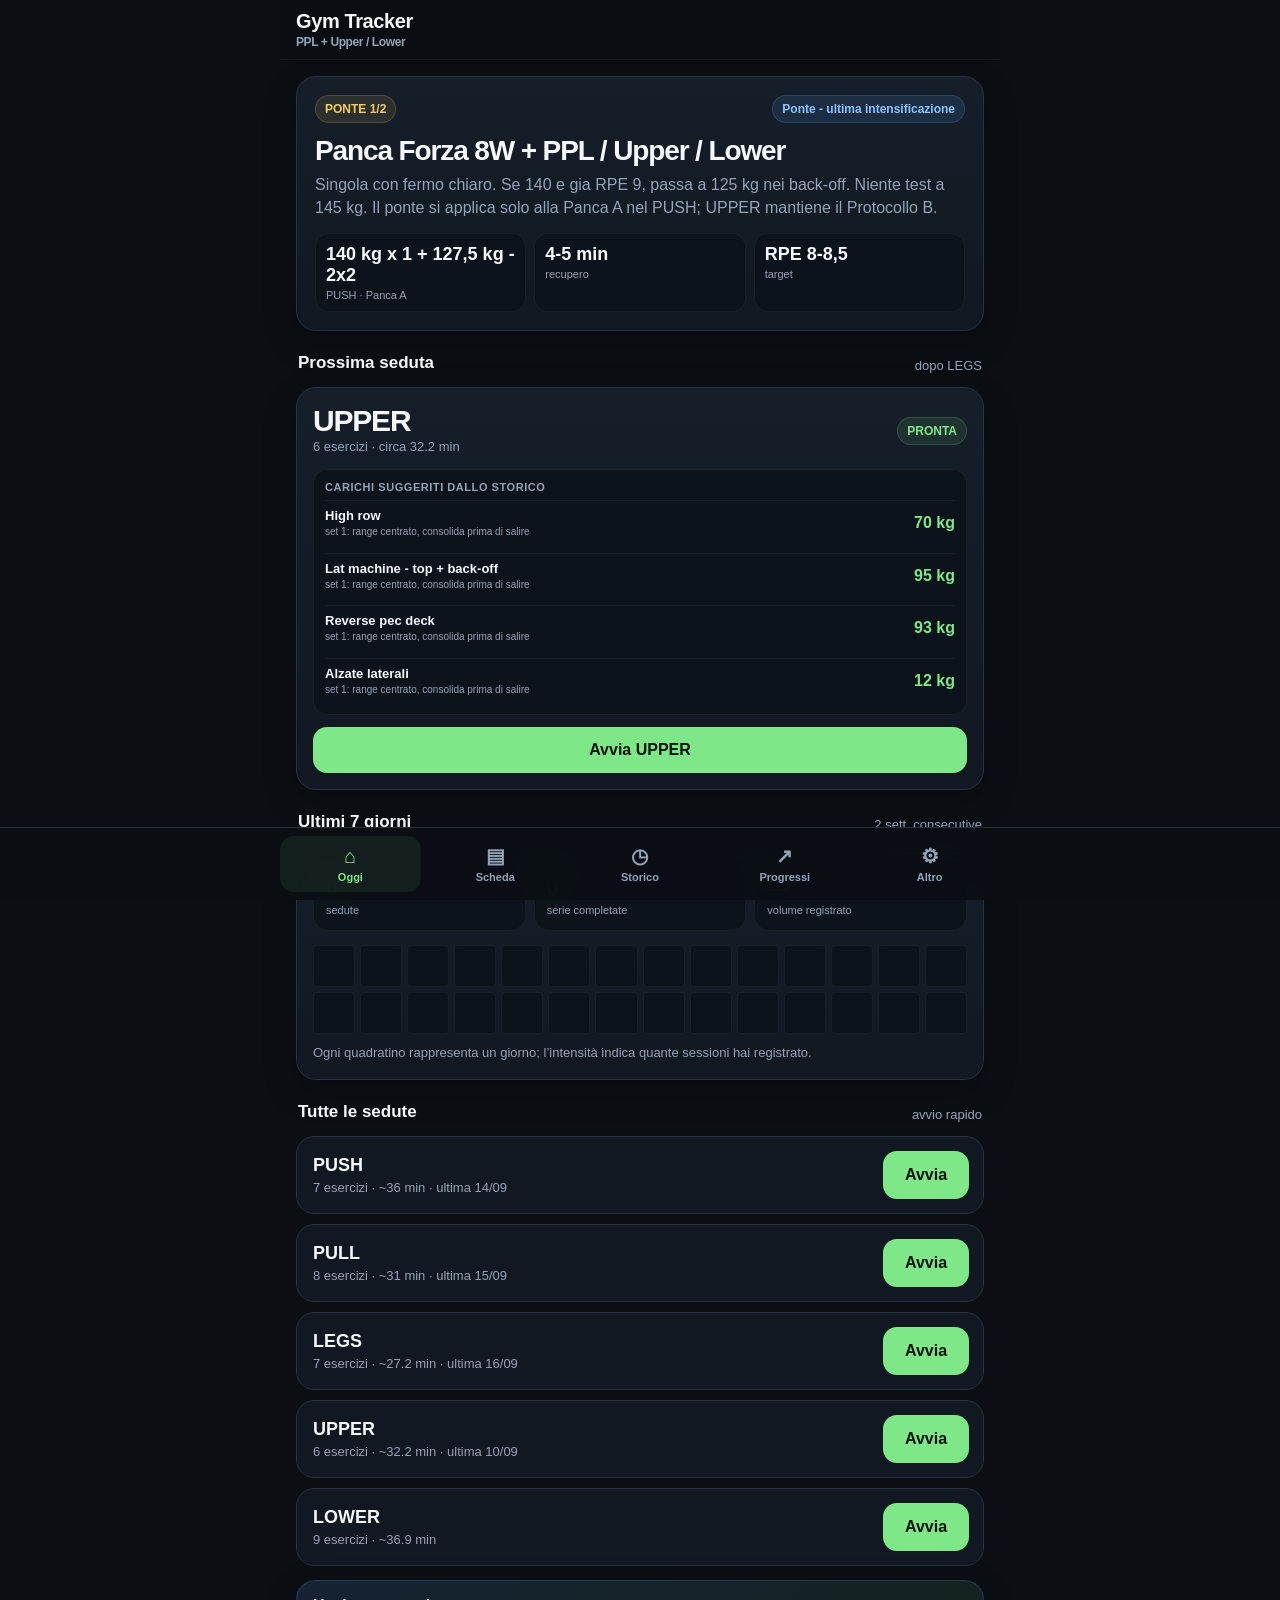
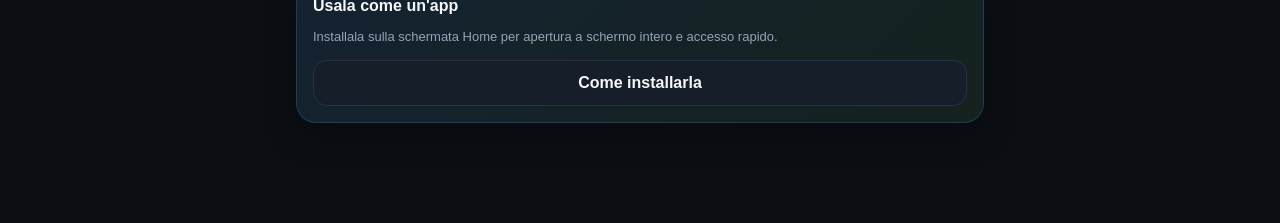
==== commit fe5b8f1a: "Add files via upload" ====
--- a/gymtracker_standalone.html
+++ b/gymtracker_standalone.html
@@ -8,7 +8,7 @@
   <meta name="apple-mobile-web-app-capable" content="yes" />
   <meta name="apple-mobile-web-app-status-bar-style" content="black-translucent" />
   <meta name="apple-mobile-web-app-title" content="Gym Tracker" />
-  <title>Gym Tracker v7.1 - Panca Forza 8W Standalone</title>
+  <title>Gym Tracker v7.3 - Exercise Memory + Panca Forza 8W Standalone</title>
   <style>
 :root{
   --bg:#0b0f14;--panel:#111821;--panel2:#151e29;--line:#263241;--text:#f5f7fa;--muted:#93a4b8;
@@ -131,7 +131,15 @@
 .load-step-control button{width:34px;height:34px;border:1px solid var(--line);background:#0d131b;color:var(--muted);border-radius:10px;font-weight:900}
 @media(max-width:430px){.week-advance-actions{grid-template-columns:1fr}.bench-dashboard{grid-template-columns:1fr 1fr}.bench-speed-list label{grid-template-columns:1fr 112px}.load-step-row{grid-template-columns:minmax(0,1fr) 105px}}
 
-</style>
+/* v7.2 - Exercise Memory, database esercizi e trasformatore carichi */
+.form-grid{display:grid;grid-template-columns:repeat(2,minmax(0,1fr));gap:9px;margin-top:10px}
+.form-grid.single{grid-template-columns:1fr}.form-grid label,.field-block{display:block;color:var(--muted);font-size:11px;font-weight:800}.form-grid label>input,.form-grid label>select,.field-block>input,.field-block>select{margin-top:6px}.field-block{margin-top:10px}
+.catalog-list{display:grid;gap:7px;margin-top:10px;max-height:460px;overflow:auto;padding-right:2px}.catalog-row{width:100%;display:grid;grid-template-columns:minmax(0,1fr) auto;gap:12px;align-items:center;text-align:left;border:1px solid var(--line);background:#0d131b;color:var(--text);border-radius:13px;padding:11px}.catalog-row b{display:block;font-size:13px}.catalog-row small{display:block;color:var(--muted);font-size:10px;margin-top:3px;line-height:1.35}.catalog-kpi{text-align:right;min-width:92px}.catalog-kpi strong{display:block;color:var(--accent);font-size:13px}.catalog-kpi small{white-space:nowrap}.exercise-picker{max-height:52vh;overflow:auto;padding-right:2px}
+.transform-results{display:grid;grid-template-columns:1fr 1fr;gap:8px;margin-top:12px}.transform-results>div{padding:12px;background:#0d131b;border:1px solid rgba(255,255,255,.06);border-radius:14px}.transform-results span{display:block;color:var(--muted);font-size:10px;font-weight:900;text-transform:uppercase;letter-spacing:.03em}.transform-results strong{display:block;font-size:20px;margin-top:5px;color:var(--accent)}
+.add-exercise-card{border-style:dashed;background:linear-gradient(135deg,rgba(88,166,255,.06),rgba(126,231,135,.04))}.mini-actions.three{grid-template-columns:1fr 1fr 1fr}.mini-actions .danger-mini{color:var(--danger);border-color:rgba(255,123,114,.25)}
+@media(max-width:430px){.form-grid{grid-template-columns:1fr 1fr}.transform-results{grid-template-columns:1fr 1fr}.catalog-row{grid-template-columns:minmax(0,1fr) auto}.mini-actions.three{grid-template-columns:1fr 1fr}.mini-actions.three .danger-mini{grid-column:1/-1}}
+
+  </style>
 </head>
 <body>
   <div id="app"></div>
@@ -142,11 +150,9 @@
   <input id="csvInput" type="file" accept="text/csv,.csv" hidden />
   <script>
 /* Fonte unica della versione app: usata sia da app.js (pagina) sia da sw.js (service worker via importScripts). */
-const APP_VERSION = 7.1;
-const CACHE_NAME = `gym-tracker-personal-v${APP_VERSION}-strength8w-smartload3`;
-
-</script>
-<script>
+const APP_VERSION = 7.3;
+const CACHE_NAME = `gym-tracker-personal-v${APP_VERSION}-exercise-memory-smartload4-protocolfix`;
+
 const DEFAULT_PROGRAM = {
   "workouts": {
     "PUSH": {
@@ -1252,6 +1258,7 @@
   "preCycle": [
     {
       "step": 1,
+      "appliesTo": "bench_push",
       "phase": "Ponte - ultima intensificazione",
       "target": "140 kg x 1 + 127,5 kg - 2x2",
       "rpe": "8-8,5",
@@ -1281,6 +1288,7 @@
     },
     {
       "step": 2,
+      "appliesTo": "bench_push",
       "phase": "Ponte - scarico",
       "target": "107,5-110 kg - 2x4 con fermo 2 s",
       "rpe": "5-6",
@@ -1305,13 +1313,9 @@
   ]
 };
 
-</script>
-<script>
 const INITIAL_HISTORY = [{"id":"mu3m2xf9-97iney","workout":"LEGS","week":3,"programTitle":"Storico importato","startedAt":"2026-09-16T04:39:26.901Z","finishedAt":"2026-09-16T05:29:26.901Z","durationMin":50,"bodyweightKg":"","sessionRpe":"","notes":"","exercises":[{"name":"Pendulum squat","historyKey":"Pendulum squat","baseName":"Pendulum squat","notes":"","sets":[{"label":"1","kg":60,"reps":8,"metric":"RIR","metricValue":1,"done":true,"completedAt":"2026-09-16T05:29:26.901Z"},{"label":"2","kg":70,"reps":6,"metric":"RIR","metricValue":1,"done":true,"completedAt":"2026-09-16T05:29:26.901Z"}]},{"name":"Pressa 45 gradi carico dischi","historyKey":"Pressa 45 gradi carico dischi","baseName":"Pressa 45 gradi carico dischi","notes":"","sets":[{"label":"1","kg":240,"reps":12,"metric":"RIR","metricValue":1,"done":true,"completedAt":"2026-09-16T05:29:26.901Z"},{"label":"2","kg":240,"reps":11,"metric":"RIR","metricValue":1,"done":true,"completedAt":"2026-09-16T05:29:26.901Z"}]},{"name":"Leg extension massima inclinazione","historyKey":"Leg extension massima inclinazione","baseName":"Leg extension massima inclinazione","notes":"","sets":[{"label":"1","kg":85,"reps":10,"metric":"RIR","metricValue":1,"done":true,"completedAt":"2026-09-16T05:29:26.901Z"},{"label":"2","kg":85,"reps":8,"metric":"RIR","metricValue":0,"done":true,"completedAt":"2026-09-16T05:29:26.901Z"}]},{"name":"Leg curl carico dischi","historyKey":"Leg curl carico dischi","baseName":"Leg curl carico dischi","notes":"","sets":[{"label":"1","kg":15,"reps":11,"metric":"RIR","metricValue":0,"done":true,"completedAt":"2026-09-16T05:29:26.901Z"},{"label":"2","kg":15,"reps":10,"metric":"RIR","metricValue":0,"done":true,"completedAt":"2026-09-16T05:29:26.901Z"}]},{"name":"Standing leg curl","historyKey":"Standing leg curl","baseName":"Standing leg curl","notes":"","sets":[{"label":"1","kg":"","reps":15,"metric":"RIR","metricValue":0,"done":true,"completedAt":"2026-09-16T05:29:26.901Z"}]},{"name":"Abductor","historyKey":"Abductor","baseName":"Abductor","notes":"","sets":[{"label":"1","kg":"","reps":20,"metric":"RIR","metricValue":0,"done":true,"completedAt":"2026-09-16T05:29:26.901Z"}]}],"progress":100,"importedFrom":"csv","importedAt":"2026-09-16T08:07:00.000Z","volume":8265},{"id":"mu26g0ij-hsn4ky","workout":"PULL","week":3,"programTitle":"Storico importato","startedAt":"2026-09-15T04:33:57.403Z","finishedAt":"2026-09-15T05:21:57.403Z","durationMin":48,"bodyweightKg":"","sessionRpe":"","notes":"","exercises":[{"name":"Pulldown corda","historyKey":"Pulldown corda","baseName":"Pulldown corda","notes":"","sets":[{"label":"1","kg":40.5,"reps":14,"metric":"RIR","metricValue":0,"done":true,"completedAt":"2026-09-15T05:21:57.403Z"},{"label":"2","kg":40.5,"reps":10,"metric":"RIR","metricValue":1,"done":true,"completedAt":"2026-09-15T05:21:57.403Z"}]},{"name":"T-bar row machine pacco pesi","historyKey":"T-bar row machine pacco pesi","baseName":"T-bar row machine pacco pesi","notes":"","sets":[{"label":"1","kg":60,"reps":8,"metric":"RIR","metricValue":0,"done":true,"completedAt":"2026-09-15T05:21:57.403Z"},{"label":"2","kg":60,"reps":6,"metric":"RIR","metricValue":0,"done":true,"completedAt":"2026-09-15T05:21:57.403Z"}]},{"name":"High row machine","historyKey":"High row machine","baseName":"High row machine","notes":"","sets":[{"label":"1","kg":60,"reps":8,"metric":"RIR","metricValue":0.5,"done":true,"completedAt":"2026-09-15T05:21:57.403Z"},{"label":"2","kg":60,"reps":7,"metric":"RIR","metricValue":0,"done":true,"completedAt":"2026-09-15T05:21:57.403Z"}]},{"name":"Pulley","historyKey":"Pulley","baseName":"Pulley","notes":"","sets":[{"label":"1","kg":95.5,"reps":8,"metric":"RIR","metricValue":1,"done":true,"completedAt":"2026-09-15T05:21:57.403Z"},{"label":"2","kg":95.5,"reps":9,"metric":"RIR","metricValue":1,"done":true,"completedAt":"2026-09-15T05:21:57.403Z"}]},{"name":"Trazioni assistite","historyKey":"Trazioni assistite","baseName":"Trazioni assistite","notes":"","sets":[{"label":"1","kg":27,"reps":9,"metric":"RIR","metricValue":0,"done":true,"completedAt":"2026-09-15T05:21:57.403Z"}]},{"name":"Curl manubrio singolo alla Scott al contrario","historyKey":"Curl manubrio singolo alla Scott al contrario","baseName":"Curl manubrio singolo alla Scott al contrario","notes":"","sets":[{"label":"1","kg":20,"reps":4,"metric":"RIR","metricValue":0.5,"done":true,"completedAt":"2026-09-15T05:21:57.403Z"},{"label":"2","kg":16,"reps":7,"metric":"RIR","metricValue":0,"done":true,"completedAt":"2026-09-15T05:21:57.403Z"}]},{"name":"Hammer manubri","historyKey":"Hammer manubri","baseName":"Hammer manubri","notes":"","sets":[{"label":"1","kg":12,"reps":11,"metric":"RIR","metricValue":0,"done":true,"completedAt":"2026-09-15T05:21:57.403Z"}]}],"progress":100,"importedFrom":"csv","importedAt":"2026-09-16T08:07:00.000Z","volume":4902},{"id":"mu0qg90t-ujqati","workout":"PUSH","week":5,"programTitle":"Storico importato","startedAt":"2026-09-14T04:18:28.397Z","finishedAt":"2026-09-14T05:27:28.397Z","durationMin":69,"bodyweightKg":"","sessionRpe":"","notes":"","exercises":[{"name":"Panca piana - Protocollo A","historyKey":"Panca piana - Protocollo A","baseName":"Panca piana - Protocollo A","notes":"","sets":[{"label":"Top set","kg":142.5,"reps":1,"metric":"RPE","metricValue":9.5,"done":true,"completedAt":"2026-09-14T05:27:28.397Z"},{"label":"Back-off 1","kg":125,"reps":3,"metric":"RPE","metricValue":8,"done":true,"completedAt":"2026-09-14T05:27:28.397Z"},{"label":"Back-off 2","kg":125,"reps":3,"metric":"RPE","metricValue":8,"done":true,"completedAt":"2026-09-14T05:27:28.397Z"}]},{"name":"Multipower inclinato","historyKey":"Multipower inclinato","baseName":"Multipower inclinato","notes":"30 gradi","sets":[{"label":"1","kg":110,"reps":7,"metric":"RIR","metricValue":1,"done":true,"completedAt":"2026-09-14T05:27:28.397Z"},{"label":"2","kg":110,"reps":6,"metric":"RIR","metricValue":0,"done":true,"completedAt":"2026-09-14T05:27:28.397Z"}]},{"name":"Shoulder press carico dischi","historyKey":"Shoulder press carico dischi","baseName":"Shoulder press carico dischi","notes":"Shoulder Beinasco ","sets":[{"label":"1","kg":60,"reps":5,"metric":"RIR","metricValue":1,"done":true,"completedAt":"2026-09-14T05:27:28.397Z"},{"label":"2","kg":60,"reps":5,"metric":"RIR","metricValue":0,"done":true,"completedAt":"2026-09-14T05:27:28.397Z"}]},{"name":"Pec fly","historyKey":"Pec fly","baseName":"Pec fly","notes":"","sets":[{"label":"1","kg":134,"reps":15,"metric":"RIR","metricValue":1,"done":true,"completedAt":"2026-09-14T05:27:28.397Z"},{"label":"2","kg":134,"reps":8,"metric":"RIR","metricValue":0,"done":true,"completedAt":"2026-09-14T05:27:28.397Z"}]},{"name":"Alzate laterali manubri","historyKey":"Alzate laterali manubri","baseName":"Alzate laterali manubri","notes":"","sets":[{"label":"1","kg":17,"reps":10,"metric":"RIR","metricValue":0,"done":true,"completedAt":"2026-09-14T05:27:28.397Z"},{"label":"2","kg":12.5,"reps":14,"metric":"RIR","metricValue":0,"done":true,"completedAt":"2026-09-14T05:27:28.397Z"}]},{"name":"Pushdown tricipiti","historyKey":"Pushdown tricipiti","baseName":"Pushdown tricipiti","notes":"","sets":[{"label":"1","kg":45,"reps":10,"metric":"RIR","metricValue":2,"done":true,"completedAt":"2026-09-14T05:27:28.397Z"},{"label":"2","kg":45,"reps":8,"metric":"RIR","metricValue":0,"done":true,"completedAt":"2026-09-14T05:27:28.397Z"}]}],"progress":100,"importedFrom":"csv","importedAt":"2026-09-16T08:07:00.000Z","volume":7160},{"id":"mtv1nf03-s934ti","workout":"UPPER","week":3,"programTitle":"Storico importato","startedAt":"2026-09-10T04:45:21.460Z","finishedAt":"2026-09-10T05:27:21.460Z","durationMin":42,"bodyweightKg":"","sessionRpe":"","notes":"","exercises":[{"name":"Panca piana - Protocollo B","historyKey":"Panca piana - Protocollo B","baseName":"Panca piana - Protocollo B","notes":"","sets":[{"label":"Fermo 1","kg":115,"reps":4,"metric":"RPE","metricValue":7,"done":true,"completedAt":"2026-09-10T05:27:21.460Z"},{"label":"Fermo 2","kg":115,"reps":4,"metric":"RPE","metricValue":7,"done":true,"completedAt":"2026-09-10T05:27:21.460Z"}]},{"name":"High row","historyKey":"High row","baseName":"High row","notes":"","sets":[{"label":"1","kg":70,"reps":7,"metric":"RIR","metricValue":1,"done":true,"completedAt":"2026-09-10T05:27:21.460Z"},{"label":"2","kg":70,"reps":6,"metric":"RIR","metricValue":0,"done":true,"completedAt":"2026-09-10T05:27:21.460Z"}]},{"name":"Lat machine - top + back-off","historyKey":"Lat machine - top + back-off","baseName":"Lat machine - top + back-off","notes":"","sets":[{"label":"1","kg":95,"reps":6,"metric":"RIR","metricValue":0.5,"done":true,"completedAt":"2026-09-10T05:27:21.460Z"},{"label":"2","kg":86,"reps":7,"metric":"RIR","metricValue":0,"done":true,"completedAt":"2026-09-10T05:27:21.460Z"}]},{"name":"Reverse pec deck","historyKey":"Reverse pec deck","baseName":"Reverse pec deck","notes":"","sets":[{"label":"1","kg":93,"reps":14,"metric":"RIR","metricValue":0,"done":true,"completedAt":"2026-09-10T05:27:21.460Z"},{"label":"2","kg":93,"reps":9,"metric":"RIR","metricValue":0,"done":true,"completedAt":"2026-09-10T05:27:21.460Z"}]},{"name":"Alzate laterali","historyKey":"Alzate laterali","baseName":"Alzate laterali","notes":"","sets":[{"label":"1","kg":12,"reps":18,"metric":"RIR","metricValue":2,"done":true,"completedAt":"2026-09-10T05:27:21.460Z"},{"label":"2","kg":12,"reps":17,"metric":"RIR","metricValue":0,"done":true,"completedAt":"2026-09-10T05:27:21.460Z"}]}],"progress":100,"importedFrom":"csv","importedAt":"2026-09-16T08:07:00.000Z","volume":5561},{"id":"mttmdo5g-c1fl4i","workout":"LEGS","week":3,"programTitle":"Storico importato","startedAt":"2026-09-09T04:50:06.340Z","finishedAt":"2026-09-09T05:54:06.340Z","durationMin":64,"bodyweightKg":"","sessionRpe":"","notes":"","exercises":[{"name":"Pendulum squat","historyKey":"Pendulum squat","baseName":"Pendulum squat","notes":"","sets":[{"label":"1","kg":60,"reps":8,"metric":"RIR","metricValue":1,"done":true,"completedAt":"2026-09-09T05:54:06.340Z"},{"label":"2","kg":70,"reps":5,"metric":"RIR","metricValue":2,"done":true,"completedAt":"2026-09-09T05:54:06.340Z"}]},{"name":"Belt squat","historyKey":"Belt squat","baseName":"Belt squat","notes":"","sets":[{"label":"1","kg":60,"reps":12,"metric":"RIR","metricValue":4,"done":true,"completedAt":"2026-09-09T05:54:06.340Z"},{"label":"2","kg":60,"reps":12,"metric":"RIR","metricValue":4,"done":true,"completedAt":"2026-09-09T05:54:06.340Z"}]},{"name":"Leg extension massima inclinazione","historyKey":"Leg extension massima inclinazione","baseName":"Leg extension massima inclinazione","notes":"","sets":[{"label":"1","kg":90,"reps":11,"metric":"RIR","metricValue":0,"done":true,"completedAt":"2026-09-09T05:54:06.340Z"},{"label":"2","kg":90,"reps":10,"metric":"RIR","metricValue":0,"done":true,"completedAt":"2026-09-09T05:54:06.340Z"}]},{"name":"Leg curl carico dischi","historyKey":"Leg curl carico dischi","baseName":"Leg curl carico dischi","notes":"","sets":[{"label":"1","kg":15,"reps":11,"metric":"RIR","metricValue":0,"done":true,"completedAt":"2026-09-09T05:54:06.340Z"},{"label":"2","kg":15,"reps":10,"metric":"RIR","metricValue":0,"done":true,"completedAt":"2026-09-09T05:54:06.340Z"}]}],"progress":100,"importedFrom":"csv","importedAt":"2026-09-16T08:07:00.000Z","volume":4475},{"id":"mts6hvki-4cl1ig","workout":"PULL","week":3,"programTitle":"Storico importato","startedAt":"2026-09-08T04:37:42.546Z","finishedAt":"2026-09-08T05:27:42.546Z","durationMin":50,"bodyweightKg":"","sessionRpe":"","notes":"","exercises":[{"name":"Pulldown corda","historyKey":"Pulldown corda","baseName":"Pulldown corda","notes":"","sets":[{"label":"1","kg":45,"reps":14,"metric":"RIR","metricValue":0,"done":true,"completedAt":"2026-09-08T05:27:42.546Z"},{"label":"2","kg":38.3,"reps":13,"metric":"RIR","metricValue":0,"done":true,"completedAt":"2026-09-08T05:27:42.546Z"}]},{"name":"T-bar row machine pacco pesi","historyKey":"T-bar row machine pacco pesi","baseName":"T-bar row machine pacco pesi","notes":"","sets":[{"label":"1","kg":60,"reps":8,"metric":"RIR","metricValue":1,"done":true,"completedAt":"2026-09-08T05:27:42.546Z"},{"label":"2","kg":60,"reps":6,"metric":"RIR","metricValue":1,"done":true,"completedAt":"2026-09-08T05:27:42.546Z"}]},{"name":"High row machine","historyKey":"High row machine","baseName":"High row machine","notes":"","sets":[{"label":"1","kg":60,"reps":10,"metric":"RIR","metricValue":0,"done":true,"completedAt":"2026-09-08T05:27:42.546Z"},{"label":"2","kg":60,"reps":8,"metric":"RIR","metricValue":0,"done":true,"completedAt":"2026-09-08T05:27:42.546Z"}]},{"name":"Pulley","historyKey":"Pulley","baseName":"Pulley","notes":"","sets":[{"label":"1","kg":93,"reps":10,"metric":"RIR","metricValue":1,"done":true,"completedAt":"2026-09-08T05:27:42.546Z"},{"label":"2","kg":93,"reps":10,"metric":"RIR","metricValue":1,"done":true,"completedAt":"2026-09-08T05:27:42.546Z"}]},{"name":"Trazioni assistite","historyKey":"Trazioni assistite","baseName":"Trazioni assistite","notes":"","sets":[{"label":"1","kg":27,"reps":9,"metric":"RIR","metricValue":0,"done":true,"completedAt":"2026-09-08T05:27:42.546Z"}]},{"name":"Curl manubrio singolo alla Scott al contrario","historyKey":"Curl manubrio singolo alla Scott al contrario","baseName":"Curl manubrio singolo alla Scott al contrario","notes":"","sets":[{"label":"1","kg":18,"reps":6,"metric":"RIR","metricValue":0,"done":true,"completedAt":"2026-09-08T05:27:42.546Z"},{"label":"2","kg":16,"reps":6,"metric":"RIR","metricValue":0,"done":true,"completedAt":"2026-09-08T05:27:42.546Z"}]},{"name":"Hammer curl al cavo","historyKey":"Hammer curl al cavo","baseName":"Hammer curl al cavo","notes":"","sets":[{"label":"1","kg":20,"reps":12,"metric":"RIR","metricValue":0,"done":true,"completedAt":"2026-09-08T05:27:42.546Z"}]}],"progress":100,"importedFrom":"csv","importedAt":"2026-09-16T08:07:00.000Z","volume":5595}];
 
-</script>
-<script>
-/* Gym Tracker v7.1 - ciclo panca 8W, Smart Load 3, local-first */
+/* Gym Tracker v7.3 - Exercise Memory, Protocol A/B Fix, Smart Load 4, local-first */
 /* APP_VERSION arriva da version.js, caricato prima di questo file */
 const STORAGE_KEY = 'gym_tracker_ppl_upper_lower_v1';
 const $ = (sel) => document.querySelector(sel);
@@ -1329,9 +1333,10 @@
   history: [],
   currentSession: null,
   timer: null,
-  ui: { view:'home', openExercise:0, progressExercise:'Panca piana – Protocollo A', progressMetric:'e1rm', historyWorkout:'ALL', historyQuery:'' },
+  ui: { view:'home', openExercise:0, progressExercise:'Panca piana – Protocollo A', progressMetric:'e1rm', historyWorkout:'ALL', historyQuery:'', catalogQuery:'', transformer:{exerciseId:'',kg:'',reps:5,rir:0,targetReps:8,targetRir:2,step:''} },
   settings: { autoTimer:true, vibrate:true, wakeLock:false, showRir:true, smartLoad:true },
   exerciseSettings: {},
+  exerciseCatalog: {},
   weekStartedAt: null,
   pendingWeekAdvance: null,
   cycleCompletedAt: null
@@ -1367,6 +1372,7 @@
       ui:{...defaultState.ui,...(parsed.ui||{})},
       settings:{...defaultState.settings,...(parsed.settings||{})},
       exerciseSettings:{...(parsed.exerciseSettings||{})},
+      exerciseCatalog:{...(parsed.exerciseCatalog||{})},
       pendingWeekAdvance:parsed.pendingWeekAdvance||null,
       weekStartedAt:parsed.weekStartedAt||(oldVersion<7.1?new Date().toISOString():null),
       cycleCompletedAt:parsed.cycleCompletedAt||null,
@@ -1451,6 +1457,66 @@
 function effectiveMovementId(ex){ if(typeof ex==='string')return inferMovementId(ex); return String(ex?.movementId||inferMovementId(ex?.name||ex?.historyKey||'')); }
 function inferLoadDirection(ex){ const n=cleanKey(typeof ex==='string'?ex:`${ex?.name||''}`); return /assist/.test(n)?'lower-is-harder':'higher-is-harder'; }
 function ensureExerciseIdentity(ex){ if(!ex||typeof ex!=='object')return ex; ex.exerciseId=effectiveExerciseId(ex); ex.movementId=effectiveMovementId(ex); if(!ex.loadDirection)ex.loadDirection=inferLoadDirection(ex); return ex; }
+function inferLoadMode(ex){
+  const n=cleanKey(`${ex?.name||''} ${ex?.equipment||''}`);
+  if(isLowerHarder(ex))return'assistance';
+  if(/manubr|dumbbell/.test(n))return'per-hand';
+  return'total';
+}
+function loadModeLabel(mode){return mode==='per-hand'?'per manubrio':mode==='assistance'?'assistenza':'totale';}
+function loadUnitLabel(ex){const mode=ex?.loadMode||state.exerciseCatalog?.[effectiveExerciseId(ex)]?.loadMode||inferLoadMode(ex);return mode==='per-hand'?'kg/manubrio':mode==='assistance'?'kg assist.':'kg';}
+function referenceRir(ref){
+  if(!ref)return 0; const raw=ref.rir;
+  if(raw!==''&&raw!==undefined&&raw!==null&&Number.isFinite(Number(raw)))return Math.max(0,Number(raw));
+  if(ref.rpe!==''&&ref.rpe!==undefined&&ref.rpe!==null&&Number.isFinite(Number(ref.rpe)))return Math.max(0,10-Number(ref.rpe));
+  return 0;
+}
+function estimateE1RM(kg,reps,rir=0){
+  kg=Number(kg);reps=Number(reps);rir=Number(rir)||0;
+  if(!(kg>0&&reps>0))return 0;const effective=reps+Math.max(0,rir);if(effective>15)return 0;
+  return kg*(1+effective/30);
+}
+function targetLoadFromE1RM(e1rm,targetReps,targetRir=2,step=2.5){
+  e1rm=Number(e1rm);targetReps=Number(targetReps);targetRir=Number(targetRir)||0;step=Number(step)||2.5;
+  if(!(e1rm>0&&targetReps>0))return 0;const raw=e1rm/(1+(targetReps+Math.max(0,targetRir))/30);
+  return Math.max(0,Math.round((Math.round(raw/step)*step)*100)/100);
+}
+function makeCatalogId(name,gym='',equipment=''){
+  const base=slugId(name),suffix=slugId([gym,equipment].filter(Boolean).join(' '));
+  return suffix&&suffix!==base?`${base}-${suffix}`:base;
+}
+function isTrackableExercise(ex){return !!ex&&!ex.special&&(Number(ex.sets)>0||(ex.sets||[]).some?.(s=>Number(s.kg)>0));}
+function upsertCatalogExercise(ex,source='auto'){
+  if(!ex||ex.special)return null;ensureExerciseIdentity(ex);state.exerciseCatalog=state.exerciseCatalog||{};
+  const id=effectiveExerciseId(ex),old=state.exerciseCatalog[id]||{},manual=!!old.userEdited,entry={...old,id,name:String(manual?old.name:(ex.name||old.name||id)),movementId:manual?(old.movementId||effectiveMovementId(ex)):effectiveMovementId(ex),equipment:String(manual?old.equipment:(ex.equipment??old.equipment??'')),gym:String(manual?old.gym:(ex.gym??old.gym??'')),loadDirection:manual?(old.loadDirection||inferLoadDirection(ex)):(ex.loadDirection||old.loadDirection||inferLoadDirection(ex)),loadMode:manual?(old.loadMode||inferLoadMode(ex)):(ex.loadMode||old.loadMode||inferLoadMode(ex)),notes:String(old.notes||''),source:old.source||source,createdAt:old.createdAt||new Date().toISOString(),updatedAt:old.updatedAt||new Date().toISOString()};
+  if(Number(ex.loadStepKg)>0&&!Number(old.loadStepKg))entry.loadStepKg=Number(ex.loadStepKg);
+  state.exerciseCatalog[id]=entry;return entry;
+}
+function syncExerciseCatalogFromKnownData(){
+  state.exerciseCatalog=state.exerciseCatalog||{};const visitProgram=p=>{for(const w of Object.values(p?.workouts||{}))for(const raw of w.exercises||[]){const ex=ensureExerciseIdentity(raw);if(isTrackableExercise(ex))upsertCatalogExercise(ex,'program');}};
+  visitProgram(DEFAULT_PROGRAM);visitProgram(state.activeProgram);for(const item of state.programLibrary||[])visitProgram(item?.program);
+  for(const sess of state.history||[])for(const ex of sess.exercises||[])if((ex.sets||[]).some(st=>st.done&&Number(st.kg)>0))upsertCatalogExercise(ex,'history');
+  if(state.currentSession)for(const ex of state.currentSession.exercises||[])if(!ex.special)upsertCatalogExercise(ex,'session');
+}
+function seedPersonalReferences(){
+  if(state.seedHistoryDisabled)return;
+  const id='belt-squat';const entry=state.exerciseCatalog?.[id];if(entry&&!entry.reference){entry.reference={kg:200,reps:6,rir:'',metric:'RIR',source:'manual-seed',updatedAt:new Date().toISOString(),note:'RIR non indicato: e1RM prudente'};entry.updatedAt=new Date().toISOString();}
+}
+function catalogEntry(id){return state.exerciseCatalog?.[String(id)]||null;}
+function catalogEntries(){syncExerciseCatalogFromKnownData();return Object.values(state.exerciseCatalog||{}).filter(x=>x&&x.name).sort((a,b)=>`${a.name} ${a.gym||''}`.localeCompare(`${b.name} ${b.gym||''}`,'it'));}
+function exactHistorySets(target){
+  const out=[];for(const sess of state.history||[])for(const ex of sess.exercises||[]){if(!historyExerciseMatches(ex,target))continue;for(const st of ex.sets||[])if(st.done&&Number(st.kg)>0&&Number(st.reps)>0)out.push({set:st,exercise:ex,session:sess});}return out;
+}
+function exerciseReferenceStats(target){
+  const ex=typeof target==='string'?(catalogEntry(target)||findProgramExercise(target)||{name:target,exerciseId:target}):target;if(!ex)return{best:null,latest:null,manual:null,bestE1rm:0};
+  const entry=catalogEntry(effectiveExerciseId(ex)),manual=entry?.reference&&Number(entry.reference.kg)>0&&Number(entry.reference.reps)>0?{...entry.reference,rawRir:entry.reference.rir,rir:referenceRir(entry.reference),manual:true,date:entry.reference.updatedAt||entry.updatedAt}:null;
+  const rows=exactHistorySets(ex).map(x=>({kg:Number(x.set.kg),reps:Number(x.set.reps),rir:rirEquivalent(x.set)??0,date:x.session.startedAt,manual:false,set:x.set}));
+  const latest=[...rows,...(manual?[manual]:[])].sort((a,b)=>new Date(b.date||0)-new Date(a.date||0))[0]||null;if(isLowerHarder(ex))return{best:latest,latest,manual,bestE1rm:0};
+  const candidates=[...rows,...(manual?[manual]:[])].map(r=>({...r,e1rm:estimateE1RM(r.kg,r.reps,r.rir)})).filter(r=>r.e1rm>0);const best=candidates.sort((a,b)=>b.e1rm-a.e1rm)[0]||latest;
+  return{best,latest,manual,bestE1rm:Number(best?.e1rm)||0};
+}
+function manualReferenceFor(ex){return catalogEntry(effectiveExerciseId(ex))?.reference||null;}
+function profileDisplayName(entry){return `${entry?.name||'Esercizio'}${entry?.gym?` · ${entry.gym}`:''}`;}
 function isLowerHarder(ex){ return (ex?.loadDirection||inferLoadDirection(ex))==='lower-is-harder'; }
 function isMaxTechnical(ex){ return /max\s*tecnico/i.test(String(ex?.reps||'')); }
 function repRangeForSet(ex,index=0){
@@ -1476,8 +1542,14 @@
   const i=clamp(Number(state.preCycleStep)||0,0,steps.length);
   return i<steps.length?steps[i]:null;
 }
+function preCycleAppliesTo(pre,type){
+  if(!pre||!type)return false;
+  const applies=pre.appliesTo??pre.protocol??'bench_push';
+  return Array.isArray(applies)?applies.includes(type):String(applies)===String(type);
+}
+function currentPreCycleStepFor(type){ const pre=currentPreCycleStep(); return preCycleAppliesTo(pre,type)?pre:null; }
 function preCycleCount(){ const steps=activeProgram().preCycle; return Array.isArray(steps)?steps.length:0; }
-function benchProtocolInfo(week=state.currentWeek){ return currentPreCycleStep()||activeProgram().benchPlan?.[week-1]||null; }
+function benchProtocolInfo(type='bench_push',week=state.currentWeek){ return currentPreCycleStepFor(type)||activeProgram().benchPlan?.[week-1]||null; }
 function usesLegacyWeekAdaptations(){ return activeProgram().legacyWeekAdaptations===true; }
 
 function normalizeExercise(raw,index=0){
@@ -1587,7 +1659,7 @@
 }
 
 function getBenchSets(type,week){
-  const p=activeProgram(), pre=currentPreCycleStep();
+  const p=activeProgram(), pre=currentPreCycleStepFor(type);
   let arr=[],rest=0;
   if(pre){ arr=pre.sets||[]; rest=Number(pre.restSec)||240; }
   else{
@@ -1597,11 +1669,11 @@
   }
   return (arr||[]).map((item,i)=>{
     const label=Array.isArray(item)?item[0]:item.label, kg=Array.isArray(item)?item[1]:item.kg, reps=Array.isArray(item)?item[2]:item.reps;
-    const targetRpe=Number(Array.isArray(item)?item[3]:item.targetRpe)||benchRpeDefault(week);
+    const targetRpe=Number(Array.isArray(item)?item[3]:item.targetRpe)||benchRpeDefault(type,week);
     return {label:String(label??i+1),kg,recommendedKg:kg,reps,metric:'RPE',metricValue:targetRpe,targetRpe,done:false,restSec:rest,target:true};
   });
 }
-function benchRpeDefault(week){ const p=benchProtocolInfo(week); const nums=String(p?.rpe||'8').match(/\d+(?:[.,]\d+)?/g); return nums?Number(nums[0].replace(',','.')):8; }
+function benchRpeDefault(type,week){ const p=benchProtocolInfo(type,week); const nums=String(p?.rpe||'8').match(/\d+(?:[.,]\d+)?/g); return nums?Number(nums[0].replace(',','.')):8; }
 function maybeAutoregulateBench(ex,si){
   if(!ex?.special||!ex.sets?.[si]?.done)return;
   const set=ex.sets[si], label=String(set.label||'');
@@ -1694,16 +1766,26 @@
   const uniq=[...new Set(sessionLoads)].sort((a,b)=>a-b), diffs=[];for(let i=1;i<uniq.length;i++){const d=Math.round((uniq[i]-uniq[i-1])*100)/100;if(d>=.5)diffs.push(d);}if(diffs.length){const observed=Math.min(...diffs);if(observed<=fallback*2)return observed;}
   return fallback;
 }
-function loadStepFor(ex){ const custom=Number(state.exerciseSettings?.[effectiveExerciseId(ex)]?.loadStepKg); return custom>0?custom:inferredLoadStepFor(ex); }
+function loadStepFor(ex){ const id=effectiveExerciseId(ex),custom=Number(state.exerciseSettings?.[id]?.loadStepKg),catalog=Number(state.exerciseCatalog?.[id]?.loadStepKg); return custom>0?custom:catalog>0?catalog:inferredLoadStepFor(ex); }
 function roundLoad(v,step,anchor=0){ if(!Number.isFinite(v)||!step) return v; return Math.round((anchor+Math.round((v-anchor)/step)*step)*100)/100; }
 function suggestedLoadForSet(ex,index=0){
   ensureExerciseIdentity(ex);
   if(ex.autoLoad===false){ const fixed=Number(ex.initialKg); return fixed>0?{load:fixed,next:fixed,increased:false,inc:0,source:'scheda',reason:'carico fisso della scheda',mode:'fixed',confidence:'scheda',historyCount:0}:null; }
   const records=exerciseHistory(ex,6), lastRecord=records[0], initial=Number(ex.initialKg), inc=loadStepFor(ex), profile=repRangeForSet(ex,index), targetRir=defaultRir(ex.rir);
   const getSet=rec=>{const done=(rec?.sets||[]).filter(st=>st.done&&Number(st.kg)>0);return done[index]||done[0]||null;};
-  const lastSet=getSet(lastRecord), priorSet=getSet(records[1]);
+  const lastSet=getSet(lastRecord), priorSet=getSet(records[1]), manualRef=manualReferenceFor(ex);
+  const manualDate=manualRef?.updatedAt?new Date(manualRef.updatedAt).getTime():0,lastHistoryDate=lastRecord?.session?.startedAt?new Date(lastRecord.session.startedAt).getTime():0;
+  if(state.settings.smartLoad!==false&&manualRef&&Number(manualRef.kg)>0&&Number(manualRef.reps)>0&&manualDate>lastHistoryDate){const refKg=Number(manualRef.kg),refReps=Number(manualRef.reps),refRir=referenceRir(manualRef);let next=refKg,reason=`Riferimento personale aggiornato: ${fmtKg(refKg)} kg × ${refReps}`;if(!isLowerHarder(ex)&&!profile.maxTechnical&&profile.min>0){const e1=estimateE1RM(refKg,refReps,refRir),targetReps=Math.round((profile.min+(profile.max||profile.min))/2);if(e1>0){next=targetLoadFromE1RM(e1,targetReps,targetRir,inc);reason=`Riferimento DB più recente: ${fmtKg(refKg)}×${refReps}${manualRef.rir!==''&&manualRef.rir!==undefined?` @RIR ${refRir}`:''} → target ${profile.label} @RIR ${targetRir}`;}}return{load:refKg,next,increased:false,inc,delta:next-refKg,source:'database esercizi',reason,mode:'recalc',confidence:'riferimento',historyCount:records.length,lastSummary:`${fmtKg(refKg)}×${refReps}`,lastDate:manualRef.updatedAt,targetRange:profile.label};}
   if(state.settings.smartLoad===false){ const prior=Number(lastSet?.kg); if(prior>0)return{load:prior,next:prior,increased:false,inc,delta:0,source:'storico',reason:'progressione automatica disattivata: mantengo l’ultimo carico',mode:'maintain',confidence:'manuale',historyCount:records.length,lastSummary:lastRecord?performanceLabel(lastRecord.sets):''}; return initial>0?{load:initial,next:initial,increased:false,inc:0,source:'scheda',reason:'progressione automatica disattivata',mode:'initial',confidence:'manuale',historyCount:0}:null; }
-  if(!lastSet){ return initial>0?{load:initial,next:initial,increased:false,inc:0,source:'scheda',reason:'nessuno storico: uso il carico iniziale',mode:'initial',confidence:'bassa',historyCount:0}:null; }
+  if(!lastSet){
+    const ref=manualReferenceFor(ex);
+    if(ref&&Number(ref.kg)>0&&Number(ref.reps)>0){
+      const refKg=Number(ref.kg),refReps=Number(ref.reps),refRir=referenceRir(ref);let next=refKg,reason=`Riferimento personale: ${fmtKg(refKg)} kg × ${refReps}`;
+      if(!isLowerHarder(ex)&&!profile.maxTechnical&&profile.min>0){const e1=estimateE1RM(refKg,refReps,refRir),targetReps=Math.round((profile.min+(profile.max||profile.min))/2);if(e1>0){next=targetLoadFromE1RM(e1,targetReps,targetRir,inc);reason=`Dal database: ${fmtKg(refKg)}×${refReps}${ref.rir!==''&&ref.rir!==undefined?` @RIR ${refRir}`:''} → target ${profile.label} @RIR ${targetRir}`;}}
+      return{load:refKg,next,increased:false,inc,delta:next-refKg,source:'database esercizi',reason,mode:'recalc',confidence:'riferimento',historyCount:0,lastSummary:`${fmtKg(refKg)}×${refReps}`,lastDate:ref.updatedAt||null,targetRange:profile.label};
+    }
+    return initial>0?{load:initial,next:initial,increased:false,inc:0,source:'scheda',reason:'nessuno storico: uso il carico iniziale',mode:'initial',confidence:'bassa',historyCount:0}:null;
+  }
   const load=Number(lastSet.kg)||0;if(!load)return null;
   let next=load,reason='mantieni il carico e prova ad aggiungere ripetizioni',mode='maintain',delta=0;
   if(profile.maxTechnical){
@@ -1747,9 +1829,27 @@
     return {...ex,targetReps:ex.reps,targetRir:ex.rir,sets,done:false,notes:'',replacement:null,loadSuggestion:sugg?{recommendedKg:sugg.next,previousKg:sugg.load,reason:sugg.reason,source:sugg.source,mode:sugg.mode,confidence:sugg.confidence,historyCount:sugg.historyCount,lastSummary:sugg.lastSummary||'',generatedAt:new Date().toISOString()}:null};
   });
   const pre=currentPreCycleStep();
-  state.currentSession={id:uid(),workout:name,week:state.currentWeek,programTitle:programTitle(),programPhase:pre?.phase||currentBenchPlan()?.phase||'',preCycleStepAtStart:pre?Number(state.preCycleStep):null,startedAt:new Date().toISOString(),exercises,estimatedMin:workout.estimatedMin,sessionRpe:'',bodyweightKg:'',notes:''};
+  const bridgeExercise=pre?exercises.find(ex=>ex.special&&preCycleAppliesTo(pre,ex.special)):null;
+  const bridgeActive=!!bridgeExercise;
+  state.currentSession={id:uid(),workout:name,week:state.currentWeek,programTitle:programTitle(),programPhase:bridgeActive?(pre?.phase||'Ponte Panca A'):(currentBenchPlan()?.phase||''),preCycleStepAtStart:bridgeActive?Number(state.preCycleStep):null,startedAt:new Date().toISOString(),exercises,estimatedMin:workout.estimatedMin,sessionRpe:'',bodyweightKg:'',notes:''};
   state.ui.view='session'; state.ui.openExercise=0; saveState(); requestWakeLock(); render();
 }
+
+function repairInvalidUpperBridgeSession(){
+  const ss=state.currentSession;if(!ss)return false;
+  const upper=(ss.exercises||[]).find(ex=>ex.special==='bench_upper');
+  if(!upper||ss.preCycleStepAtStart===null||ss.preCycleStepAtStart===undefined)return false;
+  const hasCompleted=(upper.sets||[]).some(st=>st.done);
+  ss.preCycleStepAtStart=null;
+  ss.programPhase=activeProgram().benchPlan?.[(Number(ss.week)||1)-1]?.phase||ss.programPhase||'';
+  if(!hasCompleted){
+    upper.sets=getBenchSets('bench_upper',Number(ss.week)||state.currentWeek);
+    upper.targetReps=upper.reps;
+    upper.targetRir=upper.rir;
+  }
+  return true;
+}
+
 function resumeWorkout(){ if(state.currentSession){state.ui.view='session';saveState();render();requestWakeLock();} }
 function sessionProgress(){
   const s=state.currentSession; if(!s) return {done:0,total:0,pct:0};
@@ -1779,7 +1879,7 @@
   s.done=true; s.completedAt=new Date().toISOString();
   const best=priorBest(ex); const kg=Number(s.kg)||0,reps=Number(s.reps)||0; const e1=!isLowerHarder(ex)&&kg&&reps<=12?kg*(1+reps/30):0;
   if(isLowerHarder(ex)&&kg>0&&best.bestKg>0&&kg<best.bestKg) toast(`PR assistenza: ${fmtKg(kg)} kg`); else if(!isLowerHarder(ex)&&kg>best.bestKg && best.bestKg>0) toast(`PR carico: ${fmtKg(kg)} kg`); else if(e1>best.bestE1rm && best.bestE1rm>0) toast(`PR e1RM stimato: ${e1.toFixed(1)} kg`);
-  if(ex.special) maybeAutoregulateBench(ex,si);
+  if(ex.special&&!s.extra&&s.target!==false) maybeAutoregulateBench(ex,si);
   if(state.settings.autoTimer && Number(s.restSec||ex.restSec)>0) startTimer(Number(s.restSec||ex.restSec), ex.name);
   saveState(); advanceOpenExercise(); render();
 }
@@ -1801,14 +1901,25 @@
 function removeAccessorySet(exi){
   const ex=state.currentSession?.exercises?.[exi];if(!ex||ex.special||Array.isArray(ex.plannedSets)||!ex.sets?.length)return;const last=ex.sets[ex.sets.length-1];if(last.done){toast('Annulla prima l’ultima serie completata');return;}if(ex.sets.length<=1){toast('Mantieni almeno una serie');return;}ex.sets.pop();saveState();render();
 }
+function addSessionSet(exi){
+  const ex=state.currentSession?.exercises?.[exi];if(!ex)return;
+  if(!ex.special&&!Array.isArray(ex.plannedSets)){addAccessorySet(exi);return;}
+  const prev=ex.sets?.[ex.sets.length-1]||{},n=(ex.sets||[]).filter(x=>x.extra).length+1;
+  ex.sets=ex.sets||[];ex.sets.push({label:`Extra ${n}`,kg:prev.kg??'',recommendedKg:prev.kg??'',reps:prev.reps??'',metric:prev.metric||'RIR',metricValue:prev.metricValue??2,done:false,restSec:prev.restSec||ex.restSec||120,target:false,extra:true,targetRange:'extra'});saveState();render();toast('Serie extra aggiunta');
+}
+function removeSessionSet(exi){
+  const ex=state.currentSession?.exercises?.[exi];if(!ex?.sets?.length)return;const last=ex.sets[ex.sets.length-1];
+  if(last.done){toast('Annulla prima l’ultima serie completata');return;}
+  if((ex.special||Array.isArray(ex.plannedSets))&&!last.extra){toast('Le serie prescritte non si eliminano');return;}
+  if(!ex.special&&!Array.isArray(ex.plannedSets)&&ex.sets.length<=1){toast('Mantieni almeno una serie');return;}
+  ex.sets.pop();saveState();render();
+}
 function undoLastCompletedSet(){ const hit=latestCompletedSet();if(!hit){toast('Nessuna serie da annullare');return;}hit.set.done=false;hit.set.completedAt=null;state.timer=null;timerFinishedHandled=false;state.ui.openExercise=hit.exi;saveState();render();toast(`Serie annullata · ${hit.ex.name}`); }
 function showSubstitutions(exi){
-  const ex=state.currentSession?.exercises?.[exi]; if(!ex) return;
-  const choices=[ex.baseName||ex.name];
-  if(ex.alternative && ex.alternative!=='—' && ex.alternative!=='Nessuna') choices.push(...String(ex.alternative).split(/\s*\/\s*|,\s*/));
-  const generic=substitutionMap(ex.baseName||ex.name); generic.forEach(x=>choices.push(x));
-  const uniq=[...new Set(choices.filter(Boolean))];
-  showModal(`<h2>Sostituisci esercizio</h2><p class="subtle">La variante avrà uno storico carichi separato, ma resterà collegata allo stesso movimento.</p><div class="modal-list">${uniq.map(c=>`<button class="modal-option" onclick="replaceExercise(${exi},decodeURIComponent('${encodedArg(c)}'))">${esc(c)}</button>`).join('')}</div><button class="secondary-btn" style="margin-top:12px" onclick="closeModal()">Annulla</button>`);
+  const ex=state.currentSession?.exercises?.[exi];if(!ex)return;syncExerciseCatalogFromKnownData();const movement=effectiveMovementId(ex),same=catalogEntries().filter(p=>p.id!==effectiveExerciseId(ex)&&p.movementId===movement);
+  const fallback=[];if(ex.baseName||ex.name)fallback.push(ex.baseName||ex.name);if(ex.alternative&&ex.alternative!=='—'&&ex.alternative!=='Nessuna')fallback.push(...String(ex.alternative).split(/\s*\/\s*|,\s*/));substitutionMap(ex.baseName||ex.name).forEach(x=>fallback.push(x));
+  const knownNames=new Set(same.map(x=>cleanKey(x.name))),generic=[...new Set(fallback.filter(Boolean))].filter(n=>!knownNames.has(cleanKey(n)));
+  showModal(`<h2>Sostituisci esercizio</h2><p class="subtle">Ogni macchina/variante conserva il proprio carico. Le alternative dello stesso movimento usano il loro storico o il riferimento salvato.</p><div class="modal-list">${same.map(p=>{const st=exerciseReferenceStats(p),ref=st.latest;return `<button class="modal-option" onclick="replaceExerciseWithCatalog(${exi},decodeURIComponent('${encodedArg(p.id)}'))"><b>${esc(profileDisplayName(p))}</b><small>${esc(p.equipment||'Attrezzatura non specificata')}${ref?` · rif. ${fmtKg(ref.kg)}×${ref.reps}`:''}</small></button>`}).join('')}${generic.map(c=>`<button class="modal-option" onclick="replaceExercise(${exi},decodeURIComponent('${encodedArg(c)}'))">${esc(c)}<small>Nuova variante: creerà uno storico separato</small></button>`).join('')}</div><button class="secondary-btn" style="margin-top:10px" onclick="showCatalogForReplacement(${exi})">Cerca tutto il database</button><button class="secondary-btn" style="margin-top:8px" onclick="closeModal()">Annulla</button>`);
 }
 function substitutionMap(name){
   const n=name.toLowerCase();
@@ -1832,16 +1943,60 @@
   if(n.includes('pushdown')||n.includes('tricipiti')) return ['Pushdown corda','Pushdown barra EZ','Estensione unilaterale al cavo'];
   return [];
 }
+function applyReplacementProfile(exi,profile){
+  const ex=state.currentSession?.exercises?.[exi];if(!ex||!profile)return;const originalName=ex.baseName||ex.name,returning=profile.name===originalName&&(!profile.gym);
+  ex.name=profile.name;ex.replacement=returning?null:profile.name;ex.exerciseId=profile.id||slugId(profile.name);ex.movementId=profile.movementId||inferMovementId(profile.name);ex.historyKey=profile.name;ex.aliases=[profile.name];ex.loadDirection=profile.loadDirection||inferLoadDirection(profile);ex.loadMode=profile.loadMode||inferLoadMode(profile);ex.equipment=profile.equipment||ex.equipment||'';ex.gym=profile.gym||'';if(Number(profile.loadStepKg)>0)ex.loadStepKg=Number(profile.loadStepKg);
+  const previous=lastExerciseData(ex),sugg=suggestedLoad(ex);if(ex.sets?.length&&!ex.special&&!Array.isArray(ex.plannedSets))ex.sets.forEach((set,i)=>{const rp=repRangeForSet(ex,i),rec=suggestedSetLoad(ex,i,sugg,previous);set.kg=rec??'';set.recommendedKg=rec??'';set.reps=((previous?.sets||[]).filter(x=>x.done)[i]?.reps??(rp.maxTechnical?'':rp.min))||'';set.targetRange=rp.label;set.done=false;set.completedAt=null;});
+  ex.loadSuggestion=sugg?{recommendedKg:sugg.next,previousKg:sugg.load,reason:sugg.reason,source:sugg.source,mode:sugg.mode,confidence:sugg.confidence,historyCount:sugg.historyCount,lastSummary:sugg.lastSummary||'',generatedAt:new Date().toISOString()}:null;upsertCatalogExercise(ex,'replacement');saveState();closeModal();render();toast('Variante attivata · carico specifico recuperato');
+}
+function replaceExerciseWithCatalog(exi,id){const p=catalogEntry(id);if(p)applyReplacementProfile(exi,p);}
 function replaceExercise(exi,name){
-  const ex=state.currentSession?.exercises?.[exi]; if(!ex) return;
-  const originalName=ex.baseName||ex.name, movement=effectiveMovementId(ex), returning=name===originalName;
-  ex.name=name; ex.replacement=returning?null:name; ex.exerciseId=slugId(name); ex.movementId=returning?inferMovementId(originalName):(inferMovementId(name)||movement); ex.historyKey=name; ex.aliases=[name]; ex.loadDirection=inferLoadDirection(name);
-  const previous=lastExerciseData(ex), sugg=suggestedLoad(ex);
-  if(ex.sets?.length&&!ex.special&&!Array.isArray(ex.plannedSets))ex.sets.forEach((set,i)=>{const profile=repRangeForSet(ex,i), rec=suggestedSetLoad(ex,i,sugg,previous);set.kg=rec??'';set.recommendedKg=rec??'';set.reps=((previous?.sets||[]).filter(x=>x.done)[i]?.reps??(profile.maxTechnical?'':profile.min))||'';set.targetRange=profile.label;set.done=false;set.completedAt=null;});
-  ex.loadSuggestion=sugg?{recommendedKg:sugg.next,previousKg:sugg.load,reason:sugg.reason,source:sugg.source,mode:sugg.mode,confidence:sugg.confidence,historyCount:sugg.historyCount,lastSummary:sugg.lastSummary||'',generatedAt:new Date().toISOString()}:null;
-  saveState(); closeModal(); render(); toast('Variante attivata · storico carichi separato');
-}
-
+  let profile=catalogEntries().find(p=>cleanKey(p.name)===cleanKey(name)&&!p.gym);if(!profile){const id=slugId(name);profile={id,name,movementId:inferMovementId(name),equipment:'',gym:'',loadDirection:inferLoadDirection({name}),loadMode:inferLoadMode({name}),source:'replacement'};state.exerciseCatalog[id]=profile;}applyReplacementProfile(exi,profile);
+}
+function filterModalExerciseOptions(value){const q=cleanKey(value);document.querySelectorAll('.exercise-pick[data-search]').forEach(el=>el.style.display=!q||String(el.dataset.search||'').includes(q)?'block':'none');}
+function showCatalogForReplacement(exi){
+  closeModal();const entries=catalogEntries();showModal(`<h2>Database esercizi</h2><input class="text-input" style="text-align:left;margin-bottom:10px" placeholder="Cerca esercizio, palestra, macchina…" oninput="filterModalExerciseOptions(this.value)"><div class="modal-list exercise-picker">${entries.map(p=>{const st=exerciseReferenceStats(p);return `<button class="modal-option exercise-pick" data-search="${esc(cleanKey(`${p.name} ${p.gym||''} ${p.equipment||''}`))}" onclick="replaceExerciseWithCatalog(${exi},decodeURIComponent('${encodedArg(p.id)}'))"><b>${esc(profileDisplayName(p))}</b><small>${esc(p.equipment||'')}${st.latest?` · ${fmtKg(st.latest.kg)}×${st.latest.reps}`:''}</small></button>`}).join('')}</div><button class="secondary-btn" style="margin-top:10px" onclick="closeModal()">Chiudi</button>`);
+}
+
+function showAddExerciseToSession(){
+  if(!state.currentSession)return;const entries=catalogEntries();showModal(`<h2>Aggiungi esercizio</h2><p class="subtle">Puoi usare un esercizio già conosciuto: l'app recupererà automaticamente carichi e riferimento personale.</p><input class="text-input" style="text-align:left;margin-bottom:10px" placeholder="Cerca esercizio, palestra, macchina…" oninput="filterModalExerciseOptions(this.value)"><div class="modal-list exercise-picker">${entries.map(p=>{const st=exerciseReferenceStats(p),ref=st.latest;return `<button class="modal-option exercise-pick" data-search="${esc(cleanKey(`${p.name} ${p.gym||''} ${p.equipment||''}`))}" onclick="configureSessionExercise(decodeURIComponent('${encodedArg(p.id)}'))"><b>${esc(profileDisplayName(p))}</b><small>${esc(p.equipment||'')}${ref?` · rif. ${fmtKg(ref.kg)}×${ref.reps}`:''}${st.bestE1rm?` · e1RM ${fmtKg(st.bestE1rm)}`:''}</small></button>`}).join('')}</div><button class="primary-btn" style="margin-top:10px" onclick="showCatalogEditor('', 'session')">+ Nuovo esercizio</button><button class="secondary-btn" style="margin-top:8px" onclick="closeModal()">Annulla</button>`);
+}
+function configureSessionExercise(id){
+  const p=catalogEntry(id);if(!p)return;const stats=exerciseReferenceStats(p),ref=stats.best||stats.latest,defaultReps=Number(p.defaultReps)||8,defaultRir=Number.isFinite(Number(p.defaultRir))?Number(p.defaultRir):2,step=loadStepFor(p),e1=stats.bestE1rm,target=e1?targetLoadFromE1RM(e1,defaultReps,defaultRir,step):Number(ref?.kg)||0;closeModal();
+  showModal(`<h2>${esc(profileDisplayName(p))}</h2><p class="subtle">Aggiungi l'esercizio solo a questa sessione. Verrà comunque storicizzato nel database.</p>${ref?`<div class="load-preview"><div class="load-preview-title">Riferimento</div><div class="load-preview-row"><div><b>${fmtKg(ref.kg)} ${esc(loadUnitLabel(p))} × ${ref.reps}</b><small>${stats.bestE1rm?`e1RM ${fmtKg(stats.bestE1rm)} ${esc(loadUnitLabel(p))}`:'carico storico'}</small></div><span class="load-value">${target?`${fmtKg(target)} ${esc(loadUnitLabel(p))}`:'—'}</span></div></div>`:''}<div class="form-grid"><label>Serie<input id="addExSets" class="num-input" type="number" min="1" max="10" value="2"></label><label>Reps target<input id="addExReps" class="num-input" type="number" min="1" max="30" value="${defaultReps}"></label><label>RIR target<input id="addExRir" class="num-input" type="number" min="0" max="5" step="0.5" value="${defaultRir}"></label><label>Recupero sec<input id="addExRest" class="num-input" type="number" min="0" step="15" value="${Number(p.defaultRestSec)||120}"></label></div><button class="primary-btn" style="margin-top:12px" onclick="addConfiguredExerciseToSession(decodeURIComponent('${encodedArg(id)}'))">Aggiungi alla sessione</button><button class="secondary-btn" style="margin-top:8px" onclick="closeModal()">Annulla</button>`);
+}
+function addConfiguredExerciseToSession(id){
+  const ss=state.currentSession,p=catalogEntry(id);if(!ss||!p)return;const count=clamp(Number($('#addExSets')?.value)||2,1,10),reps=clamp(Number($('#addExReps')?.value)||8,1,30),rir=clamp(Number($('#addExRir')?.value)||2,0,5),rest=Math.max(0,Number($('#addExRest')?.value)||120);
+  const ex=ensureExerciseIdentity({name:p.name,historyKey:p.name,baseName:p.name,exerciseId:p.id,movementId:p.movementId||inferMovementId(p.name),equipment:p.equipment||'',gym:p.gym||'',loadDirection:p.loadDirection||inferLoadDirection(p),loadMode:p.loadMode||inferLoadMode(p),sets:count,reps:String(reps),rir:String(rir),restSec:rest,alternative:'',note:'Aggiunto liberamente durante la sessione',autoLoad:true,unplanned:true,addedDuringSession:true});if(Number(p.loadStepKg)>0)ex.loadStepKg=Number(p.loadStepKg);
+  const last=lastExerciseData(ex),sugg=suggestedLoad(ex);ex.sets=[];for(let i=0;i<count;i++){const rec=suggestedSetLoad(ex,i,sugg,last);ex.sets.push({label:String(i+1),kg:rec??'',recommendedKg:rec??'',reps:reps,targetRange:String(reps),metric:'RIR',metricValue:rir,done:false,restSec:rest});}ex.targetReps=String(reps);ex.targetRir=String(rir);ex.notes='';ex.replacement=null;ex.loadSuggestion=sugg?{recommendedKg:sugg.next,previousKg:sugg.load,reason:sugg.reason,source:sugg.source,mode:sugg.mode,confidence:sugg.confidence,historyCount:sugg.historyCount,lastSummary:sugg.lastSummary||'',generatedAt:new Date().toISOString()}:null;ss.exercises.push(ex);state.ui.openExercise=ss.exercises.length-1;upsertCatalogExercise(ex,'session');saveState();closeModal();render();toast(`${p.name} aggiunto alla sessione`);
+}
+function removeSessionExercise(exi){const ss=state.currentSession,ex=ss?.exercises?.[exi];if(!ss||!ex?.unplanned)return;if((ex.sets||[]).some(s=>s.done)){toast('Annulla le serie completate prima di rimuovere l’esercizio');return;}if(!confirm(`Rimuovere ${ex.name} dalla sessione?`))return;ss.exercises.splice(exi,1);state.ui.openExercise=Math.max(0,Math.min(state.ui.openExercise,ss.exercises.length-1));saveState();render();}
+
+function showCatalogEditor(id='',purpose='catalog'){
+  const old=id?catalogEntry(id):null,ref=old?.reference||{},loadMode=old?.loadMode||inferLoadMode(old||{});closeModal();showModal(`<h2>${old?'Modifica esercizio':'Nuovo esercizio'}</h2><input id="catalogEditId" type="hidden" value="${esc(old?.id||'')}"><input id="catalogPurpose" type="hidden" value="${esc(purpose)}"><div class="form-grid single"><label>Nome esercizio<input id="catalogName" class="text-input" value="${esc(old?.name||'')}" placeholder="es. Belt squat"></label><label>Palestra / variante<input id="catalogGym" class="text-input" value="${esc(old?.gym||'')}" placeholder="es. Palestra Torino / Matrix nuova"></label><label>Attrezzatura<input id="catalogEquipment" class="text-input" value="${esc(old?.equipment||'')}" placeholder="es. Matrix belt squat"></label><label>Movimento<input id="catalogMovement" class="text-input" value="${esc(old?.movementId||'')}" placeholder="auto dal nome"></label><label>Modalità carico<select id="catalogLoadMode" class="select-input"><option value="total" ${loadMode==='total'?'selected':''}>Kg totali / macchina</option><option value="per-hand" ${loadMode==='per-hand'?'selected':''}>Kg per manubrio</option><option value="assistance" ${loadMode==='assistance'?'selected':''}>Kg assistenza (meno = più difficile)</option></select></label><label>Step carico<input id="catalogStep" class="num-input" type="number" min="0.5" step="0.5" value="${esc(old?.loadStepKg??state.exerciseSettings?.[old?.id]?.loadStepKg??'')}" placeholder="auto"></label></div><hr class="sep"><h3 style="margin:0 0 8px">Riferimento personale</h3><p class="subtle">Inserisci una prestazione che conosci. Il RIR può restare vuoto: in quel caso la stima 1RM è prudente.</p><div class="form-grid"><label>Kg<input id="catalogRefKg" class="num-input" type="number" step="any" min="0" value="${esc(ref.kg??'')}"></label><label>Reps<input id="catalogRefReps" class="num-input" type="number" min="1" max="30" value="${esc(ref.reps??'')}"></label><label>RIR<input id="catalogRefRir" class="num-input" type="number" min="0" max="5" step="0.5" value="${esc(ref.rir??'')}" placeholder="opz."></label><label>Reps default<input id="catalogDefaultReps" class="num-input" type="number" min="1" max="30" value="${esc(old?.defaultReps??8)}"></label></div><label class="field-block">Note<input id="catalogNotes" class="text-input" value="${esc(old?.notes||'')}" placeholder="es. sedile 4, cintura lunga"></label><button class="primary-btn" style="margin-top:12px" onclick="saveCatalogExerciseModal()">Salva</button><button class="secondary-btn" style="margin-top:8px" onclick="closeModal()">Annulla</button>`);
+}
+function saveCatalogExerciseModal(){
+  const oldId=$('#catalogEditId')?.value||'',purpose=$('#catalogPurpose')?.value||'catalog',name=String($('#catalogName')?.value||'').trim();if(!name){toast('Inserisci il nome dell’esercizio');return;}const gym=String($('#catalogGym')?.value||'').trim(),equipment=String($('#catalogEquipment')?.value||'').trim(),movement=String($('#catalogMovement')?.value||'').trim()||inferMovementId(name),mode=$('#catalogLoadMode')?.value||'total',step=Number($('#catalogStep')?.value)||0;
+  let id=oldId||makeCatalogId(name,gym,equipment);if(!oldId){let base=id,n=2;while(state.exerciseCatalog?.[id])id=`${base}-${n++}`;}const old=state.exerciseCatalog?.[id]||{},entry={...old,id,name,gym,equipment,movementId:movement,loadMode:mode,loadDirection:mode==='assistance'?'lower-is-harder':'higher-is-harder',loadStepKg:step||old.loadStepKg||undefined,defaultReps:clamp(Number($('#catalogDefaultReps')?.value)||8,1,30),defaultRir:Number.isFinite(Number(old.defaultRir))?old.defaultRir:2,notes:String($('#catalogNotes')?.value||''),source:'manual',userEdited:true,createdAt:old.createdAt||new Date().toISOString(),updatedAt:new Date().toISOString()};const kg=Number($('#catalogRefKg')?.value),reps=Number($('#catalogRefReps')?.value),rirRaw=$('#catalogRefRir')?.value;if(kg>0&&reps>0)entry.reference={kg,reps,rir:rirRaw===''?'':clamp(Number(rirRaw)||0,0,5),metric:'RIR',source:'manual',updatedAt:new Date().toISOString()};else if(old.reference)entry.reference=old.reference;state.exerciseCatalog=state.exerciseCatalog||{};state.exerciseCatalog[id]=entry;if(step>0)state.exerciseSettings[id]={...(state.exerciseSettings[id]||{}),loadStepKg:step};saveState();closeModal();if(purpose==='session'){configureSessionExercise(id);return;}render();toast('Esercizio salvato nel database');
+}
+function showExerciseProfile(id){
+  const p=catalogEntry(id);if(!p)return;const st=exerciseReferenceStats(p),best=st.best,latest=st.latest;showModal(`<h2>${esc(profileDisplayName(p))}</h2><p class="subtle">${esc(p.equipment||'Attrezzatura non specificata')} · ${esc(loadModeLabel(p.loadMode||inferLoadMode(p)))}</p><div class="bench-dashboard"><div><span>Ultimo riferimento</span><strong>${latest?`${fmtKg(latest.kg)} × ${latest.reps}`:'—'}</strong></div><div><span>Miglior e1RM</span><strong>${st.bestE1rm?`${fmtKg(st.bestE1rm)} ${esc(loadUnitLabel(p))}`:isLowerHarder(p)?'n/a':'—'}</strong></div><div><span>Step</span><strong>${fmtKg(loadStepFor(p))} ${esc(loadUnitLabel(p))}</strong></div><div><span>Movimento</span><strong>${esc(p.movementId||'—')}</strong></div></div>${st.manual?`<div class="history-suggestion">Riferimento manuale: <b>${fmtKg(st.manual.kg)} × ${st.manual.reps}</b>${st.manual.rawRir!==undefined&&st.manual.rawRir!==''?` @RIR ${st.manual.rir}`:' · RIR non indicato'}</div>`:''}<div class="action-stack"><button class="primary-btn" onclick="showTransformerForExercise(decodeURIComponent('${encodedArg(id)}'))">Apri trasformatore</button><button class="secondary-btn" onclick="showCatalogEditor(decodeURIComponent('${encodedArg(id)}'))">Modifica / registra carico</button></div><button class="secondary-btn" style="margin-top:8px" onclick="closeModal()">Chiudi</button>`);
+}
+function filterCatalogRows(value){state.ui.catalogQuery=String(value||'');saveState();const q=cleanKey(value);document.querySelectorAll('.catalog-row[data-search]').forEach(el=>el.style.display=!q||String(el.dataset.search||'').includes(q)?'grid':'none');}
+function transformerState(){state.ui.transformer={...defaultState.ui.transformer,...(state.ui.transformer||{})};return state.ui.transformer;}
+function showTransformerForExercise(id){
+  const t=transformerState(),p=catalogEntry(id),st=p?exerciseReferenceStats(p):null,ref=st?.best||st?.latest||p?.reference;t.exerciseId=id;if(ref){t.kg=ref.kg;t.reps=ref.reps;t.rir=ref.rir??0;}t.step=loadStepFor(p||{});saveState();closeModal();render();setTimeout(()=>$('#transformerCard')?.scrollIntoView({behavior:'smooth',block:'start'}),50);
+}
+function selectTransformerExercise(id){const t=transformerState();t.exerciseId=id;if(id){const p=catalogEntry(id),st=exerciseReferenceStats(p),ref=st.best||st.latest||p?.reference;if(ref){t.kg=ref.kg;t.reps=ref.reps;t.rir=ref.rir??0;}t.step=loadStepFor(p);}saveState();render();}
+function updateTransformerField(field,value){const t=transformerState();t[field]=value;saveState();refreshTransformerOutput();}
+function transformerResult(){const t=transformerState(),kg=Number(t.kg),reps=Number(t.reps),rir=Number(t.rir)||0,targetReps=Number(t.targetReps),targetRir=Number(t.targetRir)||0,p=t.exerciseId?catalogEntry(t.exerciseId):null,step=Number(t.step)||loadStepFor(p||{name:'carico generico'}),assisted=!!p&&isLowerHarder(p),e1=assisted?0:estimateE1RM(kg,reps,rir),target=e1?targetLoadFromE1RM(e1,targetReps,targetRir,step):0;return{e1,target,step,p,assisted,unit:p?loadUnitLabel(p):'kg'};}
+function refreshTransformerOutput(){const r=transformerResult(),a=$('#transformerE1rm'),b=$('#transformerTarget'),c=$('#transformerRawNote');if(a)a.textContent=r.e1?`${fmtKg(r.e1)} ${r.unit}`:'—';if(b)b.textContent=r.target?`${fmtKg(r.target)} ${r.unit}`:'—';if(c)c.textContent=r.assisted?'e1RM non applicabile ai kg di assistenza. Usa lo storico assistenza/reps.':r.e1?`Epley RIR-adjusted · arrotondato allo step ${fmtKg(r.step)} ${r.unit}`:'Inserisci kg e reps per calcolare.';}
+function renderTransformerCard(){
+  const t=transformerState(),r=transformerResult(),entries=catalogEntries();return `<section class="card" id="transformerCard"><div class="row between"><div><h2 style="margin:0">Trasformatore carichi</h2><div class="subtle">Da una prestazione nota calcola e1RM e carico per le reps target.</div></div><span class="badge green">1RM</span></div><label class="field-block">Esercizio (opzionale)<select class="select-input" onchange="selectTransformerExercise(this.value)"><option value="">Generico</option>${entries.map(p=>`<option value="${esc(p.id)}" ${t.exerciseId===p.id?'selected':''}>${esc(profileDisplayName(p))}</option>`).join('')}</select></label><div class="form-grid"><label>Kg noti<input class="num-input" type="number" step="any" value="${esc(t.kg??'')}" oninput="updateTransformerField('kg',this.value)"></label><label>Reps fatte<input class="num-input" type="number" min="1" max="30" value="${esc(t.reps??5)}" oninput="updateTransformerField('reps',this.value)"></label><label>RIR del set<input class="num-input" type="number" min="0" max="5" step="0.5" value="${esc(t.rir??0)}" oninput="updateTransformerField('rir',this.value)"></label><label>Step carico<input class="num-input" type="number" min="0.5" step="0.5" value="${esc(t.step??'')}" placeholder="auto" oninput="updateTransformerField('step',this.value)"></label><label>Reps target<input class="num-input" type="number" min="1" max="30" value="${esc(t.targetReps??8)}" oninput="updateTransformerField('targetReps',this.value)"></label><label>RIR target<input class="num-input" type="number" min="0" max="5" step="0.5" value="${esc(t.targetRir??2)}" oninput="updateTransformerField('targetRir',this.value)"></label></div><div class="transform-results"><div><span>e1RM stimato</span><strong id="transformerE1rm">${r.e1?`${fmtKg(r.e1)} ${esc(r.unit)}`:'—'}</strong></div><div><span>Carico target</span><strong id="transformerTarget">${r.target?`${fmtKg(r.target)} ${esc(r.unit)}`:'—'}</strong></div></div><p class="subtle" id="transformerRawNote">${r.assisted?'e1RM non applicabile ai kg di assistenza. Usa lo storico assistenza/reps.':r.e1?`Epley RIR-adjusted · arrotondato allo step ${fmtKg(r.step)} ${esc(r.unit)}`:'Inserisci kg e reps per calcolare.'}</p></section>`;
+}
+function renderExerciseCatalogCard(){
+  const entries=catalogEntries(),query=state.ui.catalogQuery||'';return `<section class="card"><div class="row between"><div><h2 style="margin:0">Database esercizi & carichi</h2><div class="subtle">${entries.length} profili · storico separato per macchina/palestra</div></div><button class="chip-btn" onclick="showCatalogEditor()">+ Nuovo</button></div><input class="text-input" style="text-align:left;margin-top:12px" value="${esc(query)}" oninput="filterCatalogRows(this.value)" placeholder="Cerca esercizio, palestra, attrezzatura…"><div class="catalog-list">${entries.map(p=>{const st=exerciseReferenceStats(p),ref=st.latest;return `<button class="catalog-row" data-search="${esc(cleanKey(`${p.name} ${p.gym||''} ${p.equipment||''}`))}" style="${query&&!cleanKey(`${p.name} ${p.gym||''} ${p.equipment||''}`).includes(cleanKey(query))?'display:none':''}" onclick="showExerciseProfile(decodeURIComponent('${encodedArg(p.id)}'))"><div><b>${esc(profileDisplayName(p))}</b><small>${esc(p.equipment||'Attrezzatura non specificata')}</small></div><div class="catalog-kpi"><strong>${ref?`${fmtKg(ref.kg)}×${ref.reps}`:'—'}</strong><small>${st.bestE1rm?`e1RM ${fmtKg(st.bestE1rm)}`:isLowerHarder(p)?'assistenza':'nessun dato'}</small></div></button>`}).join('')}</div></section>`;
+}
 function totalSessionVolume(sess){
   let v=0; for(const ex of sess.exercises||[]) for(const s of ex.sets||[]) if(s.done) v+=(Number(s.kg)||0)*(Number(s.reps)||0); return Math.round(v);
 }
@@ -1850,8 +2005,10 @@
   const p=sessionProgress();
   if(p.pct<100 && !confirm(`Hai completato ${p.pct}% della sessione. Vuoi chiuderla comunque?`)) return;
   s.finishedAt=new Date().toISOString(); s.durationMin=Math.max(1,Math.round((new Date(s.finishedAt)-new Date(s.startedAt))/60000)); s.volume=totalSessionVolume(s); s.progress=p.pct;
-  const bridgeDone=s.preCycleStepAtStart!==null&&s.preCycleStepAtStart!==undefined&&(s.exercises||[]).some(ex=>ex.special&&ex.sets?.length&&ex.sets.every(x=>x.done));
+  const bridgeStep=s.preCycleStepAtStart!==null&&s.preCycleStepAtStart!==undefined?(activeProgram().preCycle?.[s.preCycleStepAtStart]||null):null;
+  const bridgeDone=!!bridgeStep&&(s.exercises||[]).some(ex=>ex.special&&preCycleAppliesTo(bridgeStep,ex.special)&&ex.sets?.length&&ex.sets.filter(x=>x.target!==false&&!x.extra).every(x=>x.done));
   if(bridgeDone&&Number(s.preCycleStepAtStart)===Number(state.preCycleStep)){ state.preCycleStep=Math.min(preCycleCount(),Number(state.preCycleStep)+1); if(state.preCycleStep>=preCycleCount()){state.currentWeek=1;state.weekStartedAt=s.finishedAt;state.pendingWeekAdvance=null;} }
+  (s.exercises||[]).forEach(ex=>{if(!ex.special&&(ex.sets||[]).some(st=>st.done&&Number(st.kg)>0))upsertCatalogExercise(ex,'history');});
   state.history.unshift(s); state.currentSession=null; state.timer=null; state.ui.view='history'; saveState(); const queued=!bridgeDone?maybeQueueWeekAdvance():null; releaseWakeLock(); render(); toast(bridgeDone&&state.preCycleStep>=preCycleCount()?'Ponte completato: parte la settimana 1':queued?(queued.to?`W${queued.from} completata: W${queued.to} pronta`:'Blocco completato'):'Allenamento salvato');
 }
 function discardWorkout(){ if(!state.currentSession) return; if(!confirm('Eliminare la sessione in corso?')) return; state.currentSession=null;state.timer=null;state.ui.view='home';saveState();releaseWakeLock();render(); }
@@ -1895,12 +2052,12 @@
   downloadBlob(new Blob([JSON.stringify(payload,null,2)],{type:'application/json'}),`gym-tracker-backup-${new Date().toISOString().slice(0,10)}.json`);
 }
 function exportCSV(){
-  const rows=[['Sessione','Data','Workout','Settimana','Durata_min','Peso_kg','RPE_sessione','Note_sessione','Programma','Esercizio','ExerciseId','MovementId','HistoryKey','Serie','Kg','Carico_consigliato','Reps','RIR_RPE','Tipo','Velocita','Motivo_consiglio','Note_esercizio']];
+  const rows=[['Sessione','Data','Workout','Settimana','Durata_min','Peso_kg','RPE_sessione','Note_sessione','Programma','Esercizio','ExerciseId','MovementId','HistoryKey','Palestra','Attrezzatura','LoadMode','Serie','Kg','Carico_consigliato','Reps','RIR_RPE','Tipo','Velocita','Motivo_consiglio','Note_esercizio']];
   for(const sess of [...state.history].reverse()){
     for(const ex of sess.exercises||[]){
       for(let i=0;i<(ex.sets||[]).length;i++){
         const set=ex.sets[i];if(!set.done)continue;
-        rows.push([sess.id,sess.startedAt,sess.workout,sess.week,sess.durationMin||'',sess.bodyweightKg??'',sess.sessionRpe??'',sess.notes||'',sess.programTitle||'',ex.name,effectiveExerciseId(ex),effectiveMovementId(ex),ex.historyKey||ex.baseName||ex.name,set.label||i+1,set.kg??'',set.recommendedKg??ex.loadSuggestion?.recommendedKg??'',set.reps??'',set.metricValue??'',set.metric||'RIR',set.barSpeed||'',ex.loadSuggestion?.reason||'',ex.notes||'']);
+        rows.push([sess.id,sess.startedAt,sess.workout,sess.week,sess.durationMin||'',sess.bodyweightKg??'',sess.sessionRpe??'',sess.notes||'',sess.programTitle||'',ex.name,effectiveExerciseId(ex),effectiveMovementId(ex),ex.historyKey||ex.baseName||ex.name,ex.gym||'',ex.equipment||'',ex.loadMode||inferLoadMode(ex),set.label||i+1,set.kg??'',set.recommendedKg??ex.loadSuggestion?.recommendedKg??'',set.reps??'',set.metricValue??'',set.metric||'RIR',set.barSpeed||'',ex.loadSuggestion?.reason||'',ex.notes||'']);
       }
     }
   }
@@ -1950,9 +2107,9 @@
       const duration=csvNum(rowGet(row,'Durata_min','Durata','Duration_min'));
       sess={id,workout,week:csvNum(rowGet(row,'Settimana','Week'))||1,programTitle:rowGet(row,'Programma','Program')||'Storico importato CSV',startedAt,finishedAt:addMinutesIso(startedAt,duration),durationMin:duration,bodyweightKg:csvNum(rowGet(row,'Peso_kg','Peso','Bodyweight_kg')),sessionRpe:csvNum(rowGet(row,'RPE_sessione','Session_RPE')),notes:rowGet(row,'Note_sessione','Session_notes'),exercises:[],progress:100,importedFrom:'csv',importedAt:new Date().toISOString()};map.set(id,sess);
     }
-    const name=rowGet(row,'Esercizio','Exercise');if(!name)continue;const historyKey=rowGet(row,'HistoryKey','Chiave_storico')||name;
-    let ex=sess.exercises.find(e=>e.name===name&&e.historyKey===historyKey);
-    if(!ex){ex={name,historyKey,baseName:historyKey,exerciseId:rowGet(row,'ExerciseId')||slugId(name),movementId:rowGet(row,'MovementId')||inferMovementId(name),loadDirection:inferLoadDirection(name),notes:rowGet(row,'Note_esercizio','Note','Exercise_notes'),sets:[]};sess.exercises.push(ex);}
+    const name=rowGet(row,'Esercizio','Exercise');if(!name)continue;const historyKey=rowGet(row,'HistoryKey','Chiave_storico')||name,exerciseId=rowGet(row,'ExerciseId')||slugId(name);
+    let ex=sess.exercises.find(e=>effectiveExerciseId(e)===exerciseId);
+    if(!ex){ex={name,historyKey,baseName:historyKey,exerciseId,movementId:rowGet(row,'MovementId')||inferMovementId(name),gym:rowGet(row,'Palestra','Gym'),equipment:rowGet(row,'Attrezzatura','Equipment'),loadMode:rowGet(row,'LoadMode')||undefined,loadDirection:rowGet(row,'LoadMode')==='assistance'?'lower-is-harder':inferLoadDirection(name),notes:rowGet(row,'Note_esercizio','Note','Exercise_notes'),sets:[]};sess.exercises.push(ex);}
     const recommended=csvNum(rowGet(row,'Carico_consigliato','RecommendedKg','Kg_consigliati'));
     const reason=rowGet(row,'Motivo_consiglio','Recommendation_reason');
     if(recommended!==''||reason)ex.loadSuggestion={recommendedKg:recommended,reason,source:'csv',mode:'snapshot',confidence:'storico'};
@@ -1994,7 +2151,7 @@
   downloadBlob(blob,`gym-tracker-scheda-${new Date().toISOString().slice(0,10)}.json`);
 }
 function exportPortableProgram(){
-  const payload={type:'gym-tracker-program-package',schemaVersion:3,appVersion:APP_VERSION,exportedAt:new Date().toISOString(),currentWeek:state.currentWeek,preCycleStep:state.preCycleStep,program:clone(activeProgram()),history:clone(state.history),progression:{engine:'smart-load-v3-set-aware',benchAutoregulation:'rpe-guard-v1',historyDriven:true,exerciseIdentity:'movement-plus-exercise'},exerciseSettings:clone(state.exerciseSettings||{}),weekStartedAt:state.weekStartedAt,settings:{smartLoad:state.settings.smartLoad,showRir:state.settings.showRir}};
+  const payload={type:'gym-tracker-program-package',schemaVersion:4,appVersion:APP_VERSION,exportedAt:new Date().toISOString(),currentWeek:state.currentWeek,preCycleStep:state.preCycleStep,program:clone(activeProgram()),history:clone(state.history),progression:{engine:'smart-load-v4-exercise-memory',benchAutoregulation:'rpe-guard-v1',historyDriven:true,exerciseIdentity:'movement-plus-exercise-plus-gym'},exerciseSettings:clone(state.exerciseSettings||{}),exerciseCatalog:clone(state.exerciseCatalog||{}),weekStartedAt:state.weekStartedAt,settings:{smartLoad:state.settings.smartLoad,showRir:state.settings.showRir}};
   downloadBlob(new Blob([JSON.stringify(payload,null,2)],{type:'application/json'}),`gym-tracker-pacchetto-portabile-${new Date().toISOString().slice(0,10)}.json`);
 }
 function saveProgramToLibrary(program){
@@ -2047,7 +2204,7 @@
 function preCycleCard(compact=false){
   const pre=currentPreCycleStep(), total=preCycleCount(); if(!pre)return'';
   const done=Number(state.preCycleStep)||0, title=`PONTE ${done+1}/${total}`;
-  return `<section class="card ${compact?'flat':''} bridge-card"><div class="row between"><span class="badge warn">${title}</span><span class="badge">${esc(pre.phase||'Preparazione')}</span></div><h3 style="margin:10px 0 6px">${esc(pre.target||'')}</h3><p class="subtle">RPE ${esc(pre.rpe||'--')} · recupero ${esc(pre.rest||'--')} · ${esc(pre.note||'')}</p><div class="row bridge-actions"><button class="chip-btn" onclick="setPreCycleStep(${done+1})">Segna completato</button><button class="chip-btn" onclick="setPreCycleStep(${total})">Salta ponte</button></div></section>`;
+  return `<section class="card ${compact?'flat':''} bridge-card"><div class="row between"><span class="badge warn">${title}</span><span class="badge">${esc(pre.phase||'Preparazione')}</span></div><h3 style="margin:10px 0 6px">${esc(pre.target||'')}</h3><p class="subtle"><b>PUSH · Protocollo A</b> · RPE ${esc(pre.rpe||'--')} · recupero ${esc(pre.rest||'--')} · ${esc(pre.note||'')}</p><p class="subtle" style="margin-top:6px">Il ponte modifica solo la Panca A del PUSH. Nell'UPPER resta sempre attivo il Protocollo B della settimana corrente.</p><div class="row bridge-actions"><button class="chip-btn" onclick="setPreCycleStep(${done+1})">Segna completato</button><button class="chip-btn" onclick="setPreCycleStep(${total})">Salta ponte</button></div></section>`;
 }
 
 function suggestionModeLabel(mode){ return mode==='increase'?'PROGRESSIONE':mode==='decrease'?'RIDUCI FATICA':mode==='recalc'?'RICALCOLO':mode==='initial'?'PARTENZA':'MANTIENI'; }
@@ -2062,7 +2219,7 @@
   if(state.currentSession){const p=sessionProgress();content+=`<section class="card install-banner"><div class="row between"><div><span class="badge green">SESSIONE ATTIVA</span><div class="next-name" style="margin-top:7px">${esc(state.currentSession.workout)}</div><div class="subtle">${p.done}/${p.total} blocchi · ${p.pct}% completato</div></div><button class="start" style="border:0;background:var(--accent);border-radius:14px;min-height:52px;padding:0 16px;font-weight:900" onclick="resumeWorkout()">Riprendi</button></div></section>`;}
   if(wk){
     const pre=currentPreCycleStep();
-    if(pre) content+=`<section class="card hero"><div class="row between"><span class="badge warn">PONTE ${Number(state.preCycleStep)+1}/${preCycleCount()}</span><span class="badge">${esc(pre.phase||'Preparazione')}</span></div><h1 style="margin-top:12px">${esc(programTitle())}</h1><p>${esc(pre.note||'Completa le due esposizioni ponte prima della W1.')}</p><div class="kpi-grid"><div class="kpi"><strong>${esc(pre.target||'—')}</strong><span>prossima panca</span></div><div class="kpi"><strong>${esc(pre.rest||'—')}</strong><span>recupero</span></div><div class="kpi"><strong>RPE ${esc(pre.rpe||'—')}</strong><span>target</span></div></div></section>`;
+    if(pre) content+=`<section class="card hero"><div class="row between"><span class="badge warn">PONTE ${Number(state.preCycleStep)+1}/${preCycleCount()}</span><span class="badge">${esc(pre.phase||'Preparazione')}</span></div><h1 style="margin-top:12px">${esc(programTitle())}</h1><p>${esc(pre.note||'Completa le due esposizioni ponte prima della W1.')} Il ponte si applica solo alla Panca A nel PUSH; UPPER mantiene il Protocollo B.</p><div class="kpi-grid"><div class="kpi"><strong>${esc(pre.target||'—')}</strong><span>PUSH · Panca A</span></div><div class="kpi"><strong>${esc(pre.rest||'—')}</strong><span>recupero</span></div><div class="kpi"><strong>RPE ${esc(pre.rpe||'—')}</strong><span>target</span></div></div></section>`;
     else content+=`<section class="card hero"><div class="row between"><span class="badge">SETTIMANA ${state.currentWeek}/${weeks}</span><span class="badge ${state.currentWeek>=Math.max(weeks-1,1)?'warn':'green'}">${esc(wk?.phase||'')}</span></div><h1 style="margin-top:12px">${esc(programTitle())}</h1><p>${esc(ad?.goal||programSubtitle()||'Progressione controllata')} ${ad?.note?`· ${esc(ad.note)}`:''}</p>${weekSelector()}<div class="kpi-grid"><div class="kpi"><strong>${esc(wk?.pushTop||'—')}</strong><span>Push · top set</span></div><div class="kpi"><strong>${esc(wk?.upperWork||'—')}</strong><span>Upper · fermo</span></div><div class="kpi"><strong>RPE ${esc(wk?.rpe||'—')}</strong><span>target panca</span></div></div></section>`;
   }else{
     content+=`<section class="card hero"><div class="row between"><span class="badge">${weeks>1?`SETTIMANA ${state.currentWeek}/${weeks}`:'SCHEDA ATTIVA'}</span><span class="badge green">${imported?'IMPORTATA':'PRONTA'}</span></div><h1 style="margin-top:12px">${esc(programTitle())}</h1><p>${esc(programSubtitle()||'Carichi precompilati automaticamente dallo storico quando disponibili.')}</p>${weekSelector()}<div class="kpi-grid"><div class="kpi"><strong>${programSplit().length}</strong><span>sedute nello split</span></div><div class="kpi"><strong>${state.history.length}</strong><span>sessioni nello storico</span></div><div class="kpi"><strong>AUTO</strong><span>carichi da storico</span></div></div></section>`;
@@ -2078,7 +2235,7 @@
   const ad=currentAdaptation(), wk=currentBenchPlan(), imported=!!state.activeProgram;
   let c=`<section class="card"><div class="row between"><div><span class="badge">${programWeekCount()>1?`SETTIMANA ${state.currentWeek}`:'PROGRAMMA'}</span><h2 style="margin:8px 0 4px">${esc(programTitle())}</h2><div class="subtle">${esc(wk?.phase||programSubtitle()||'Carichi automatici collegati allo storico')}</div></div><span class="badge ${imported?'green':''}">${imported?'IMPORTATA':'ORIGINALE'}</span></div>${weekSelector()}</section>`;
   c+=preCycleCard();
-  for(const name of programSplit()){const w=getAdjustedWorkout(name),prev=lastWorkoutSession(name);c+=`<div class="section-title"><h2>${esc(name)}</h2><span>${prev?`ultima ${fmtDateShort(prev.startedAt)} · `:''}~${w.estimatedMin} min</span></div><section class="card flat">${w.exercises.map(ex=>{const pre=currentPreCycleStep();let target=ex.special?(pre?pre.target:(wk?(ex.special==='bench_push'?wk?.pushTop+' + '+wk?.pushBackoff:wk?.upperWork):'')):`${ex.sets?`${ex.sets} × `:''}${ex.reps}`;const sg=!ex.special&&!Array.isArray(ex.plannedSets)?suggestedLoad(ex):null;return `<div class="setting-row"><div><h4>${esc(ex.name)}</h4><p>${esc(ex.equipment)} · ${esc(target||'')}${sg?` · <span class="green">${fmtKg(sg.next)} kg · ${suggestionModeLabel(sg.mode).toLowerCase()}</span>`:''}</p></div><span class="badge ${ex.special?'green':''}">${ex.special?'PANCA':ex.restSec?fmtTime(ex.restSec):'—'}</span></div>`}).join('')}<button class="secondary-btn workout-inline-start" onclick="startWorkout(decodeURIComponent('${encodedArg(name)}'))">Avvia ${esc(name)}</button></section>`;}
+  for(const name of programSplit()){const w=getAdjustedWorkout(name),prev=lastWorkoutSession(name);c+=`<div class="section-title"><h2>${esc(name)}</h2><span>${prev?`ultima ${fmtDateShort(prev.startedAt)} · `:''}~${w.estimatedMin} min</span></div><section class="card flat">${w.exercises.map(ex=>{const bridge=ex.special?currentPreCycleStepFor(ex.special):null;let target=ex.special?(bridge?bridge.target:(wk?(ex.special==='bench_push'?wk?.pushTop+' + '+wk?.pushBackoff:wk?.upperWork):'')):`${ex.sets?`${ex.sets} × `:''}${ex.reps}`;const sg=!ex.special&&!Array.isArray(ex.plannedSets)?suggestedLoad(ex):null;return `<div class="setting-row"><div><h4>${esc(ex.name)}</h4><p>${esc(ex.equipment)} · ${esc(target||'')}${sg?` · <span class="green">${fmtKg(sg.next)} kg · ${suggestionModeLabel(sg.mode).toLowerCase()}</span>`:''}</p></div><span class="badge ${ex.special?'green':''}">${ex.special?'PANCA':ex.restSec?fmtTime(ex.restSec):'—'}</span></div>`}).join('')}<button class="secondary-btn workout-inline-start" onclick="startWorkout(decodeURIComponent('${encodedArg(name)}'))">Avvia ${esc(name)}</button></section>`;}
   if(ad)c+=`<section class="card"><b>Adattamento settimana</b><p class="subtle">Push/Upper: ${esc(ad?.pushUpper||'—')}</p><p class="subtle">Pull/Legs/Lower: ${esc(ad?.other||'—')}</p></section>`;
   return shell(c,'Scheda','programma attuale');
 }
@@ -2089,23 +2246,24 @@
   ss.exercises.forEach((ex,i)=>{const open=state.ui.openExercise===i;const exDone=ex.sets?.length?ex.sets.every(s=>s.done):ex.done;const sugg=ex.loadSuggestion||null;const prev=lastExerciseData(ex);const prevSets=(prev?.sets||[]).filter(s=>s.done);const showMetric=state.settings.showRir||!!ex.special;const step=loadStepFor(ex);
     c+=`<section class="card exercise-card ${exDone?'done':''} ${open?'current':''}"><div class="exercise-head" onclick="openExercise(${i})"><div><h3>${exDone?'✓ ':''}${esc(ex.name)}</h3><p>${esc(ex.equipment||'')} ${ex.replacement?`· sostituzione`:''}</p></div><span class="badge ${exDone?'green':''}">${ex.special?'PANCA':ex.sets?.length?`${ex.sets.filter(s=>s.done).length}/${ex.sets.length}`:'WARM'}</span></div>`;
     if(open){c+=`<div class="exercise-body"><div class="exercise-meta"><span class="meta-pill">Target ${esc(ex.special?benchTargetText(ex.special,ss.week):`${ex.sets||''} × ${ex.reps}`)}</span>${ex.restSec?`<span class="meta-pill">Rec ${fmtTime(ex.restSec)}</span>`:''}${showMetric&&ex.rir&&ex.rir!=='—'?`<span class="meta-pill">RIR ${esc(ex.rir)}</span>`:''}</div>`;
-      if(ex.special){const benchWeek=ss.preCycleStepAtStart!==null&&ss.preCycleStepAtStart!==undefined?(activeProgram().preCycle?.[ss.preCycleStepAtStart]||null):(activeProgram().benchPlan?.[ss.week-1]||null);c+=`<div class="card flat protocol-card"><b>${esc(benchWeek?.phase||'Panca')}</b><div class="subtle">${esc(benchWeek?.note||'')}</div></div>`;}
+      if(ex.special){const bridgeStep=ss.preCycleStepAtStart!==null&&ss.preCycleStepAtStart!==undefined?(activeProgram().preCycle?.[ss.preCycleStepAtStart]||null):null;const benchWeek=bridgeStep&&preCycleAppliesTo(bridgeStep,ex.special)?bridgeStep:(activeProgram().benchPlan?.[ss.week-1]||null);const protocolLabel=ex.special==='bench_push'?'Protocollo A':'Protocollo B';c+=`<div class="card flat protocol-card"><b>${esc(protocolLabel)} · ${esc(benchWeek?.phase||'Panca')}</b><div class="subtle">${esc(benchWeek?.note||'')}</div></div>`;}
       if(sugg){c+=`<div class="suggestion-box ${suggestionModeClass(sugg.mode)}"><div class="suggestion-top"><span class="badge">${suggestionModeLabel(sugg.mode)}</span><b>${fmtKg(sugg.recommendedKg)} kg consigliati</b></div><div>${esc(sugg.reason||'Carico derivato dallo storico.')}</div>${sugg.lastSummary?`<small>Ultima prestazione: ${esc(sugg.lastSummary)} · confidenza ${esc(sugg.confidence||'bassa')}</small>`:''}</div>`;}
       if(prevSets.length)c+=`<div class="previous-box"><div><b>Ultima volta</b><div class="subtle">${prevSets.map(x=>`${x.kg||'—'}×${x.reps||'—'} ${esc(x.metric||'RIR')} ${x.metricValue??'—'}`).join(' · ')}</div></div>${!ex.special&&!Array.isArray(ex.plannedSets)?`<button onclick="copyLastPerformance(${i})">Copia</button>`:''}</div>`;
       if(!ex.sets?.length){c+=`<div class="warmup-box"><div><b>${esc(ex.reps)}</b><div class="subtle">${esc(ex.note||'Preparazione')}</div></div><button onclick="completeWarmup(${i})">${ex.done?'Annulla':'Fatto'}</button></div>`;}
       else{
-        c+=`<div class="set-table"><div class="set-row header ${showMetric?'':'no-metric'}"><span>Set</span><span>Kg</span><span>Reps</span>${showMetric?`<span>${ex.sets[0]?.metric==='RPE'?'RPE':'RIR'}</span>`:''}<span>OK</span></div>${ex.sets.map((s,si)=>`<div class="set-row ${showMetric?'':'no-metric'}"><span class="set-label">${esc(s.label)}${s.targetRpe?`<small style="display:block">@${s.targetRpe}</small>`:s.targetRange?`<small style="display:block">${esc(s.targetRange)} rep</small>`:''}</span><input class="num-input" inputmode="decimal" type="number" step="any" value="${esc(s.kg)}" oninput="updateSetField(${i},${si},'kg',this.value)" aria-label="Kg set ${si+1}"><input class="num-input" inputmode="numeric" type="number" step="1" value="${esc(s.reps)}" oninput="updateSetField(${i},${si},'reps',this.value)" aria-label="Ripetizioni set ${si+1}">${showMetric?`<select class="metric-select" onchange="updateSetField(${i},${si},'metricValue',this.value)" aria-label="${s.metric||'RIR'} set ${si+1}">${s.metric==='RPE'?rpeOptions(s.metricValue):rirOptions(s.metricValue)}</select>`:''}<button class="set-btn ${s.done?'done':''}" onclick="completeSet(${i},${si})" aria-label="${s.done?'Annulla':'Completa'} set ${si+1}">✓</button></div>`).join('')}</div><div class="quick-weight"><button class="step-btn" onclick="adjustActive(${i},'kg',-${step})">−${String(step).replace('.',',')} kg</button><button class="step-btn" onclick="adjustActive(${i},'kg',${step})">+${String(step).replace('.',',')} kg</button><button class="step-btn" onclick="adjustActive(${i},'reps',-1)">−1 rep</button><button class="step-btn" onclick="adjustActive(${i},'reps',1)">+1 rep</button></div>${ex.special?`<div class="bench-speed-list"><b>Velocità percepita</b>${ex.sets.map((bs,bsi)=>`<label><span>${esc(bs.label)}</span><select class="select-input" onchange="updateSetField(${i},${bsi},'barSpeed',this.value)">${benchSpeedOptions(bs.barSpeed||'')}</select></label>`).join('')}</div>`:''}${!ex.special&&!Array.isArray(ex.plannedSets)?`<div class="series-actions"><button onclick="addAccessorySet(${i})">+ Serie</button><button onclick="removeAccessorySet(${i})">− Serie</button></div>`:''}`;
+        c+=`<div class="set-table"><div class="set-row header ${showMetric?'':'no-metric'}"><span>Set</span><span>Kg</span><span>Reps</span>${showMetric?`<span>${ex.sets[0]?.metric==='RPE'?'RPE':'RIR'}</span>`:''}<span>OK</span></div>${ex.sets.map((s,si)=>`<div class="set-row ${showMetric?'':'no-metric'}"><span class="set-label">${esc(s.label)}${s.targetRpe?`<small style="display:block">@${s.targetRpe}</small>`:s.targetRange?`<small style="display:block">${esc(s.targetRange)} rep</small>`:''}</span><input class="num-input" inputmode="decimal" type="number" step="any" value="${esc(s.kg)}" oninput="updateSetField(${i},${si},'kg',this.value)" aria-label="Kg set ${si+1}"><input class="num-input" inputmode="numeric" type="number" step="1" value="${esc(s.reps)}" oninput="updateSetField(${i},${si},'reps',this.value)" aria-label="Ripetizioni set ${si+1}">${showMetric?`<select class="metric-select" onchange="updateSetField(${i},${si},'metricValue',this.value)" aria-label="${s.metric||'RIR'} set ${si+1}">${s.metric==='RPE'?rpeOptions(s.metricValue):rirOptions(s.metricValue)}</select>`:''}<button class="set-btn ${s.done?'done':''}" onclick="completeSet(${i},${si})" aria-label="${s.done?'Annulla':'Completa'} set ${si+1}">✓</button></div>`).join('')}</div><div class="quick-weight"><button class="step-btn" onclick="adjustActive(${i},'kg',-${step})">−${String(step).replace('.',',')} kg</button><button class="step-btn" onclick="adjustActive(${i},'kg',${step})">+${String(step).replace('.',',')} kg</button><button class="step-btn" onclick="adjustActive(${i},'reps',-1)">−1 rep</button><button class="step-btn" onclick="adjustActive(${i},'reps',1)">+1 rep</button></div>${ex.special?`<div class="bench-speed-list"><b>Velocità percepita</b>${ex.sets.map((bs,bsi)=>`<label><span>${esc(bs.label)}</span><select class="select-input" onchange="updateSetField(${i},${bsi},'barSpeed',this.value)">${benchSpeedOptions(bs.barSpeed||'')}</select></label>`).join('')}</div>`:''}${ex.sets?.length?`<div class="series-actions"><button onclick="addSessionSet(${i})">+ ${ex.special||Array.isArray(ex.plannedSets)?'Serie extra':'Serie'}</button><button onclick="removeSessionSet(${i})">− Serie</button></div>`:''}`;
       }
       if(ex.note)c+=`<p class="subtle" style="margin:10px 0 0">${esc(ex.note)}</p>`;
-      c+=`<textarea class="notes-input" placeholder="Note rapide…" oninput="setExerciseNote(${i},this.value)">${esc(ex.notes||'')}</textarea><div class="mini-actions"><button onclick="showSubstitutions(${i})">↔ Sostituisci</button><button onclick="startTimer(${ex.restSec||90},decodeURIComponent('${encodedArg(ex.name)}'))">⏱ Timer</button></div></div>`;
+      c+=`<textarea class="notes-input" placeholder="Note rapide…" oninput="setExerciseNote(${i},this.value)">${esc(ex.notes||'')}</textarea><div class="mini-actions ${ex.unplanned?'three':''}"><button onclick="showSubstitutions(${i})">↔ Sostituisci</button><button onclick="startTimer(${ex.restSec||90},decodeURIComponent('${encodedArg(ex.name)}'))">⏱ Timer</button>${ex.unplanned?`<button class="danger-mini" onclick="removeSessionExercise(${i})">Rimuovi</button>`:''}</div></div>`;
     }
     c+='</section>';
   });
+  c+=`<section class="card add-exercise-card"><button class="primary-btn" onclick="showAddExerciseToSession()">+ Aggiungi esercizio alla sessione</button><p class="subtle" style="margin:8px 0 0">Puoi aggiungere liberamente un esercizio fuori scheda: carichi e storico verranno mantenuti nel database.</p></section>`;
   c+=`<section class="card"><div class="section-title summary-title"><h2>Riepilogo sessione</h2><span>opzionale</span></div><div class="session-summary-grid"><label><span>Peso corporeo</span><div class="input-suffix"><input class="text-input" inputmode="decimal" type="number" step="0.1" value="${esc(ss.bodyweightKg??'')}" oninput="updateSessionMeta('bodyweightKg',this.value)" placeholder="—"><i>kg</i></div></label><label><span>RPE sessione</span><select class="select-input" onchange="updateSessionMeta('sessionRpe',this.value)"><option value="">—</option>${[1,2,3,4,5,6,7,8,9,10].map(v=>`<option value="${v}" ${Number(ss.sessionRpe)===v?'selected':''}>${v}</option>`).join('')}</select></label></div><textarea class="notes-input" placeholder="Note generali: energie, sonno, fastidi, tecnica…" oninput="updateSessionMeta('notes',this.value)">${esc(ss.notes||'')}</textarea></section>`;
   c+=`<section class="card"><button class="primary-btn" onclick="finishWorkout()">Termina e salva allenamento</button><button class="danger-btn" style="margin-top:8px" onclick="discardWorkout()">Scarta sessione</button></section>`;
   return shell(c,ss.workout,`settimana ${ss.week} · sessione attiva`);
 }
-function benchTargetText(type,w){const pre=currentPreCycleStep();if(pre)return pre.target||'';const p=activeProgram().benchPlan?.[w-1];return type==='bench_push'?`${p?.pushTop||''} + ${p?.pushBackoff||''}`:`${p?.upperWork||''}`;}
+function benchTargetText(type,w){const pre=currentPreCycleStepFor(type);if(pre)return pre.target||'';const p=activeProgram().benchPlan?.[w-1];return type==='bench_push'?`${p?.pushTop||''} + ${p?.pushBackoff||''}`:`${p?.upperWork||''}`;}
 
 function renderHistory(){
   const workouts=['ALL',...new Set(state.history.map(s=>s.workout).filter(Boolean))];if(!workouts.includes(state.ui.historyWorkout))state.ui.historyWorkout='ALL';
@@ -2146,11 +2304,13 @@
   let c=`<section class="card"><h2 style="margin-top:0">Durante l'allenamento</h2>${settingToggle('smartLoad','Carichi consigliati intelligenti','Usa storico, range reps e RIR/RPE per proporre il prossimo carico.')}${settingToggle('autoTimer','Timer automatico','Parte quando confermi una serie.')}${settingToggle('vibrate','Vibrazione','Segnale al termine del recupero.')}${settingToggle('wakeLock','Schermo sempre acceso','Se supportato dal browser, evita lo spegnimento durante la sessione.')}${settingToggle('showRir','Mostra RIR / RPE','Permette di modificare la percezione dello sforzo serie per serie.')}</section>`;
   c+=`<section class="card"><div class="row between"><div><h2 style="margin:0">Scheda allenamento</h2><div class="subtle">${esc(programTitle())} · ${imported?'personalizzata':'originale'}</div></div><span class="badge ${imported?'green':''}">${imported?'CUSTOM':'BASE'}</span></div><p class="subtle">Il pacchetto portabile contiene scheda + storico: reimportandolo su un altro dispositivo ritrovi progressioni e carichi consigliati. Il JSON semplice esporta solo la struttura della scheda.</p><div class="action-stack"><button class="primary-btn" onclick="exportPortableProgram()">Esporta scheda + storico</button><button class="secondary-btn" onclick="exportProgram()">Esporta solo scheda</button><button class="secondary-btn" onclick="triggerProgramImport()">Importa scheda / pacchetto</button>${imported?`<button class="secondary-btn" onclick="saveActiveProgramToLibrary()">Salva scheda in libreria</button><button class="secondary-btn" onclick="restoreDefaultProgram()">Torna alla scheda originale</button>`:''}</div></section>`;
   c+=`<section class="card"><div class="row between"><div><h2 style="margin:0">Libreria schede</h2><div class="subtle">${lib.length} schede salvate · lo storico è unico e resta separato</div></div><span class="badge">LIBRERIA</span></div>${lib.length?`<div class="program-library">${lib.map(item=>`<div class="program-library-row"><div><b>${esc(item.title)}</b><small>salvata ${fmtDateShort(item.savedAt)}</small></div><div><button onclick="activateLibraryProgram(decodeURIComponent('${encodedArg(item.id)}'))">Attiva</button><button class="danger-mini" onclick="removeLibraryProgram(decodeURIComponent('${encodedArg(item.id)}'))">×</button></div></div>`).join('')}</div>`:`<div class="empty compact"><b>Nessuna scheda salvata</b>Importa una scheda o salva quella attiva.</div>`}</section>`;
-  c+=`<section class="card"><h2 style="margin-top:0">Storico e backup</h2><div class="data-status"><span><b>${state.history.length}</b><small>sessioni</small></span><span><b>${allExerciseNames().length}</b><small>esercizi</small></span><span><b>v${APP_VERSION}</b><small>formato dati</small></span></div><div class="action-stack"><button class="secondary-btn" onclick="exportCSV()">Esporta storico CSV</button><button class="secondary-btn" onclick="triggerCSVImport()">Importa / unisci CSV storico</button><button class="secondary-btn" onclick="exportBackup()">Esporta backup completo JSON</button><button class="secondary-btn" onclick="triggerImport()">Ripristina backup completo</button><button class="danger-btn" onclick="resetAll()">Azzera tutti i dati</button></div><p class="subtle" style="margin-bottom:0">L'import CSV è non distruttivo: le sessioni già presenti vengono riconosciute e saltate.</p></section>`;
+  c+=`<section class="card"><h2 style="margin-top:0">Storico e backup</h2><div class="data-status"><span><b>${state.history.length}</b><small>sessioni</small></span><span><b>${catalogEntries().length}</b><small>esercizi DB</small></span><span><b>v${APP_VERSION}</b><small>formato dati</small></span></div><div class="action-stack"><button class="secondary-btn" onclick="exportCSV()">Esporta storico CSV</button><button class="secondary-btn" onclick="triggerCSVImport()">Importa / unisci CSV storico</button><button class="secondary-btn" onclick="exportBackup()">Esporta backup completo JSON</button><button class="secondary-btn" onclick="triggerImport()">Ripristina backup completo</button><button class="danger-btn" onclick="resetAll()">Azzera tutti i dati</button></div><p class="subtle" style="margin-bottom:0">L'import CSV è non distruttivo: le sessioni già presenti vengono riconosciute e saltate.</p></section>`;
+  c+=renderExerciseCatalogCard();
+  c+=renderTransformerCard();
   const stepExercises=[];for(const w of Object.values(p.workouts||{}))for(const raw of w.exercises||[]){const ex=ensureExerciseIdentity(raw);if(!ex.special&&Number(ex.sets)>0&&!stepExercises.some(x=>effectiveExerciseId(x)===effectiveExerciseId(ex)))stepExercises.push(ex);}c+=`<section class="card"><div class="row between"><div><h2 style="margin:0">Step carichi personalizzati</h2><div class="subtle">Imposta lo scatto reale di ogni macchina/manubrio. Se lasci vuoto, l’app usa lo storico e il tipo di attrezzatura.</div></div><span class="badge">SMART LOAD</span></div><div class="load-step-list">${stepExercises.map(ex=>{const id=effectiveExerciseId(ex),custom=state.exerciseSettings?.[id]?.loadStepKg;return `<div class="load-step-row"><div><b>${esc(ex.name)}</b><small>automatico: ${fmtKg(inferredLoadStepFor(ex))} kg</small></div><div class="load-step-control"><input class="num-input" type="number" inputmode="decimal" step="0.5" min="0.5" value="${custom??''}" placeholder="auto" onchange="setExerciseLoadStep(decodeURIComponent('${encodedArg(id)}'),this.value)">${custom?`<button onclick="resetExerciseLoadStep(decodeURIComponent('${encodedArg(id)}'))">×</button>`:''}</div></div>`}).join('')}</div></section>`;
   const eq=Array.isArray(p.equipment)?p.equipment:[];c+=`<section class="card"><div class="row between"><div><h2 style="margin:0">Attrezzatura palestra</h2><div class="subtle">${eq.length} voci disponibili</div></div><span class="badge green">GYM</span></div><div style="margin-top:10px">${eq.map(x=>`<div class="setting-row"><div><h4>${esc(x)}</h4></div><span class="green">✓</span></div>`).join('')}</div></section>`;
   c+=`<section class="card install-banner"><h2 style="margin-top:0">Installazione</h2><p class="subtle">La versione PWA funziona offline dopo il primo caricamento quando viene pubblicata tramite HTTPS.</p><button class="primary-btn" onclick="installApp()">Istruzioni installazione</button></section>`;
-  c+=`<div class="app-version">Gym Tracker v${APP_VERSION} · local-first · storico portabile · nessun account richiesto</div>`;
+  c+=`<div class="app-version">Gym Tracker v${APP_VERSION} · Exercise Memory · Smart Load 4 · local-first</div>`;
   return shell(c,'Altro','schede, storico e backup');
 }
 function settingToggle(k,title,desc){ return `<div class="setting-row"><div><h4>${title}</h4><p>${desc}</p></div><button class="toggle ${state.settings[k]?'on':''}" onclick="toggleSetting('${k}')" aria-label="${title}"><i></i></button></div>`; }
@@ -2179,14 +2339,14 @@
     const parsed=JSON.parse(await file.text()), incoming=parsed.state||parsed;
     if(!incoming.history||!Array.isArray(incoming.history))throw new Error('history');
     if(!confirm(`Ripristinare il backup con ${incoming.history.length} sessioni? I dati attuali verranno sostituiti.`))return;
-    state={...clone(defaultState),...incoming,version:APP_VERSION,activeProgram:incoming.activeProgram?.workouts?incoming.activeProgram:null,programLibrary:Array.isArray(incoming.programLibrary)?incoming.programLibrary.filter(x=>x&&x.program?.workouts):[],history:incoming.history,ui:{...defaultState.ui,...(incoming.ui||{})},settings:{...defaultState.settings,...(incoming.settings||{})},exerciseSettings:{...(incoming.exerciseSettings||{})}};
-    state.history.sort((a,b)=>new Date(b.startedAt||0)-new Date(a.startedAt||0));state.currentWeek=clamp(Number(state.currentWeek)||1,1,programWeekCount());saveState();render();toast('Backup ripristinato');
+    state={...clone(defaultState),...incoming,version:APP_VERSION,activeProgram:incoming.activeProgram?.workouts?incoming.activeProgram:null,programLibrary:Array.isArray(incoming.programLibrary)?incoming.programLibrary.filter(x=>x&&x.program?.workouts):[],history:incoming.history,ui:{...defaultState.ui,...(incoming.ui||{})},settings:{...defaultState.settings,...(incoming.settings||{})},exerciseSettings:{...(incoming.exerciseSettings||{})},exerciseCatalog:{...(incoming.exerciseCatalog||{})}};
+    state.history.sort((a,b)=>new Date(b.startedAt||0)-new Date(a.startedAt||0));state.currentWeek=clamp(Number(state.currentWeek)||1,1,programWeekCount());syncExerciseCatalogFromKnownData();seedPersonalReferences();saveState();render();toast('Backup ripristinato');
   }catch{toast('File backup non valido');}
   e.target.value='';
 });
 $('#csvInput')?.addEventListener('change',async e=>{
   const file=e.target.files?.[0];if(!file)return;
-  try{const incoming=historyFromCSV(await file.text()), result=mergeHistory(incoming);saveState();render();toast(result.added||result.updated?`${result.added} nuove · ${result.updated} aggiornate · ${result.skipped} già complete`:`Nessuna nuova sessione · ${result.skipped} già presenti`);}catch(err){console.warn(err);toast('CSV storico non riconosciuto');}
+  try{const incoming=historyFromCSV(await file.text()), result=mergeHistory(incoming);syncExerciseCatalogFromKnownData();seedPersonalReferences();saveState();render();toast(result.added||result.updated?`${result.added} nuove · ${result.updated} aggiornate · ${result.skipped} già complete`:`Nessuna nuova sessione · ${result.skipped} già presenti`);}catch(err){console.warn(err);toast('CSV storico non riconosciuto');}
   e.target.value='';
 });
 $('#programInput')?.addEventListener('change',async e=>{
@@ -2198,16 +2358,18 @@
     const historyText=incomingHistory.length?` Il pacchetto contiene anche ${incomingHistory.length} sessioni, che verranno unite senza duplicati.`:` Lo storico attuale (${state.history.length} sessioni) resterà intatto.`;
     if(!confirm(`Importare la scheda “${program.title}” (${workouts} sedute, ${exercises} esercizi)?${historyText}`))return;
     state.activeProgram=saveProgramToLibrary(program);let merged={added:0,skipped:0,updated:0};if(incomingHistory.length)merged=mergeHistory(incomingHistory);
-    if(isPackage&&parsed.settings?.smartLoad!==undefined)state.settings.smartLoad=!!parsed.settings.smartLoad;if(isPackage&&parsed.exerciseSettings&&typeof parsed.exerciseSettings==='object')state.exerciseSettings={...state.exerciseSettings,...parsed.exerciseSettings};
-    state.version=APP_VERSION;state.currentWeek=clamp(Number(parsed.currentWeek||program.startWeek)||1,1,programWeekCount());state.preCycleStep=clamp(Number(parsed.preCycleStep)||0,0,preCycleCount());state.weekStartedAt=parsed.weekStartedAt||new Date().toISOString();state.pendingWeekAdvance=null;state.ui.view='program';state.ui.openExercise=0;saveState();render();toast(incomingHistory.length?`Scheda importata · ${merged.added} nuove · ${merged.updated} aggiornate`:'Nuova scheda importata');
+    if(isPackage&&parsed.settings?.smartLoad!==undefined)state.settings.smartLoad=!!parsed.settings.smartLoad;if(isPackage&&parsed.exerciseSettings&&typeof parsed.exerciseSettings==='object')state.exerciseSettings={...state.exerciseSettings,...parsed.exerciseSettings};if(isPackage&&parsed.exerciseCatalog&&typeof parsed.exerciseCatalog==='object')state.exerciseCatalog={...state.exerciseCatalog,...parsed.exerciseCatalog};
+    state.version=APP_VERSION;state.currentWeek=clamp(Number(parsed.currentWeek||program.startWeek)||1,1,programWeekCount());state.preCycleStep=clamp(Number(parsed.preCycleStep)||0,0,preCycleCount());state.weekStartedAt=parsed.weekStartedAt||new Date().toISOString();state.pendingWeekAdvance=null;state.ui.view='program';state.ui.openExercise=0;syncExerciseCatalogFromKnownData();seedPersonalReferences();saveState();render();toast(incomingHistory.length?`Scheda importata · ${merged.added} nuove · ${merged.updated} aggiornate`:'Nuova scheda importata');
   }catch(err){console.warn(err);toast(err?.message==='sessione'?'Termina la sessione prima di cambiare scheda':'File scheda non valido');}
   e.target.value='';
 });
 if('serviceWorker' in navigator && location.protocol!=='file:') window.addEventListener('load',()=>navigator.serviceWorker.register('sw.js').then(r=>r.update()).catch(()=>{}));
 try{const requested=new URLSearchParams(location.search).get('view');if(['home','program','history','progress','settings'].includes(requested))state.ui.view=requested;}catch(e){}
+const repairedProtocolSession=repairInvalidUpperBridgeSession();
+syncExerciseCatalogFromKnownData();seedPersonalReferences();saveState();
 setInterval(()=>{renderTimer();updateElapsed();},500);
 render();
 
-</script>
+  </script>
 </body>
 </html>
